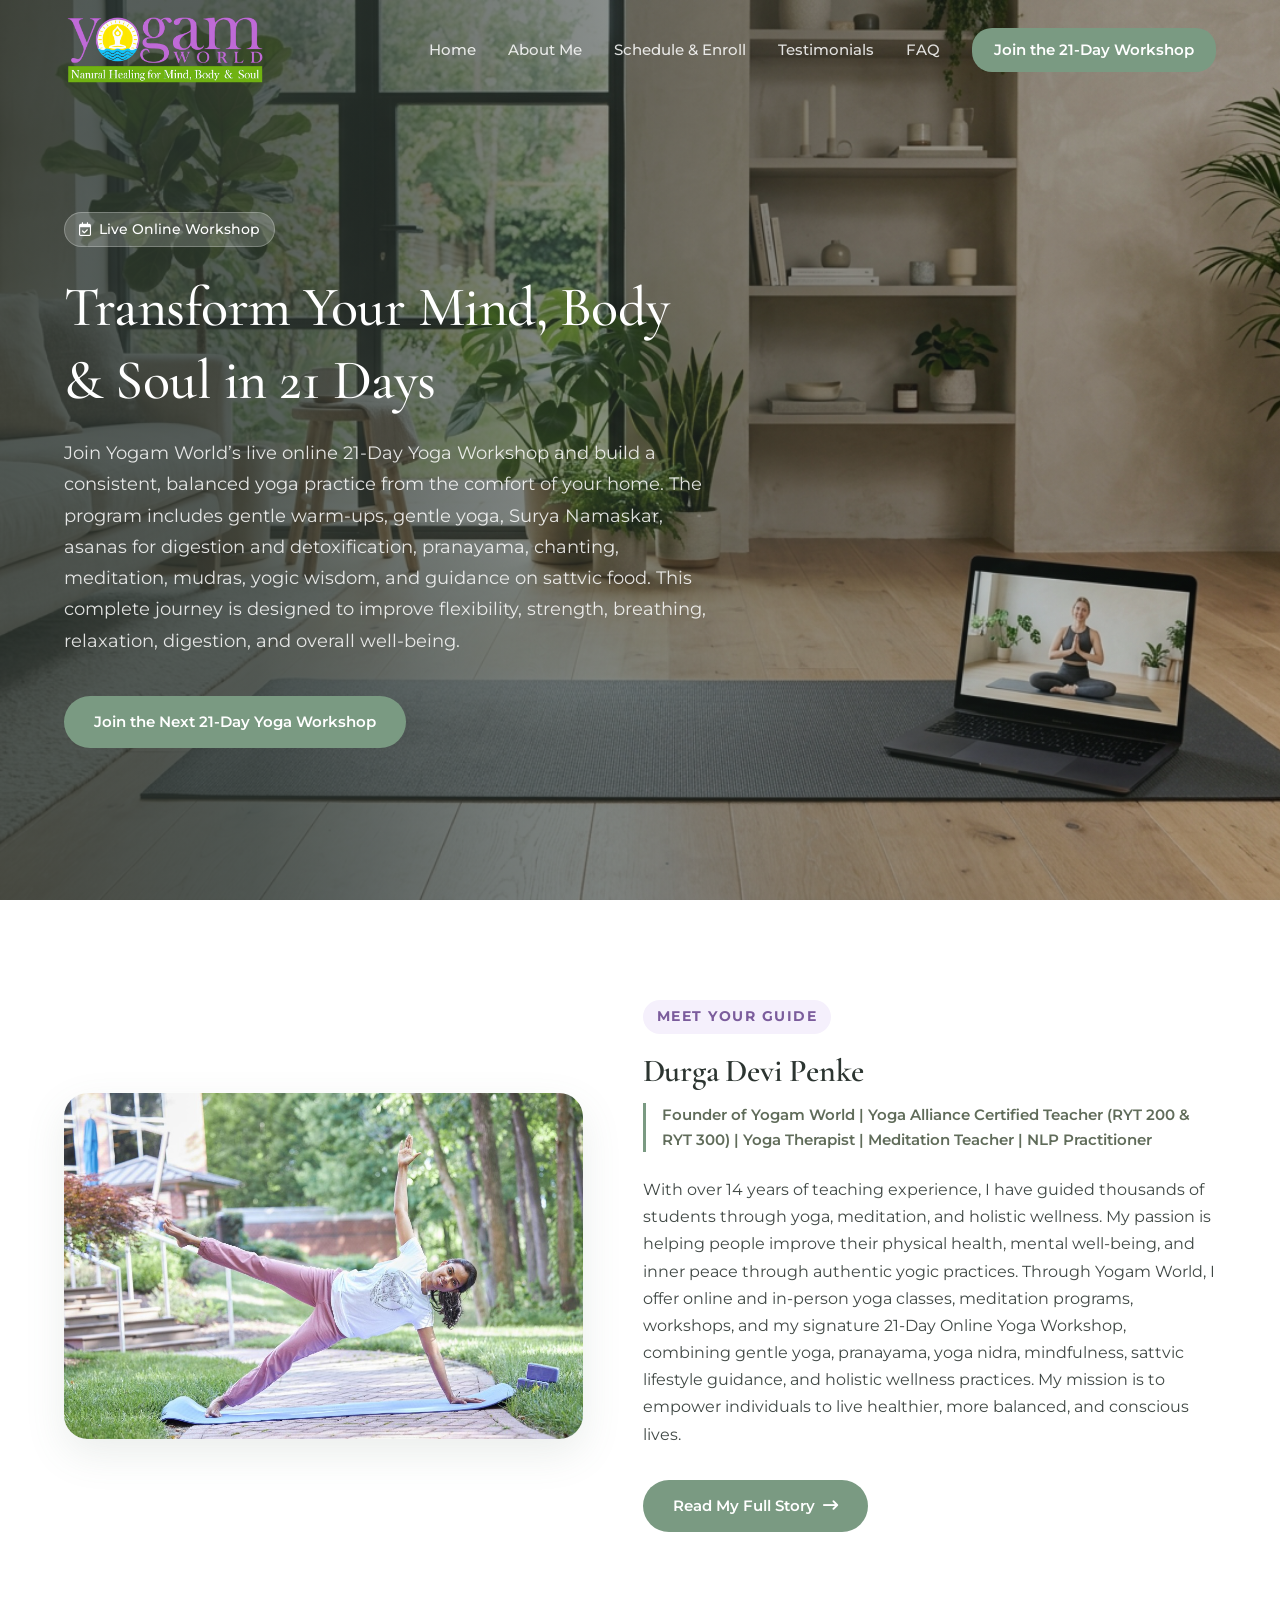
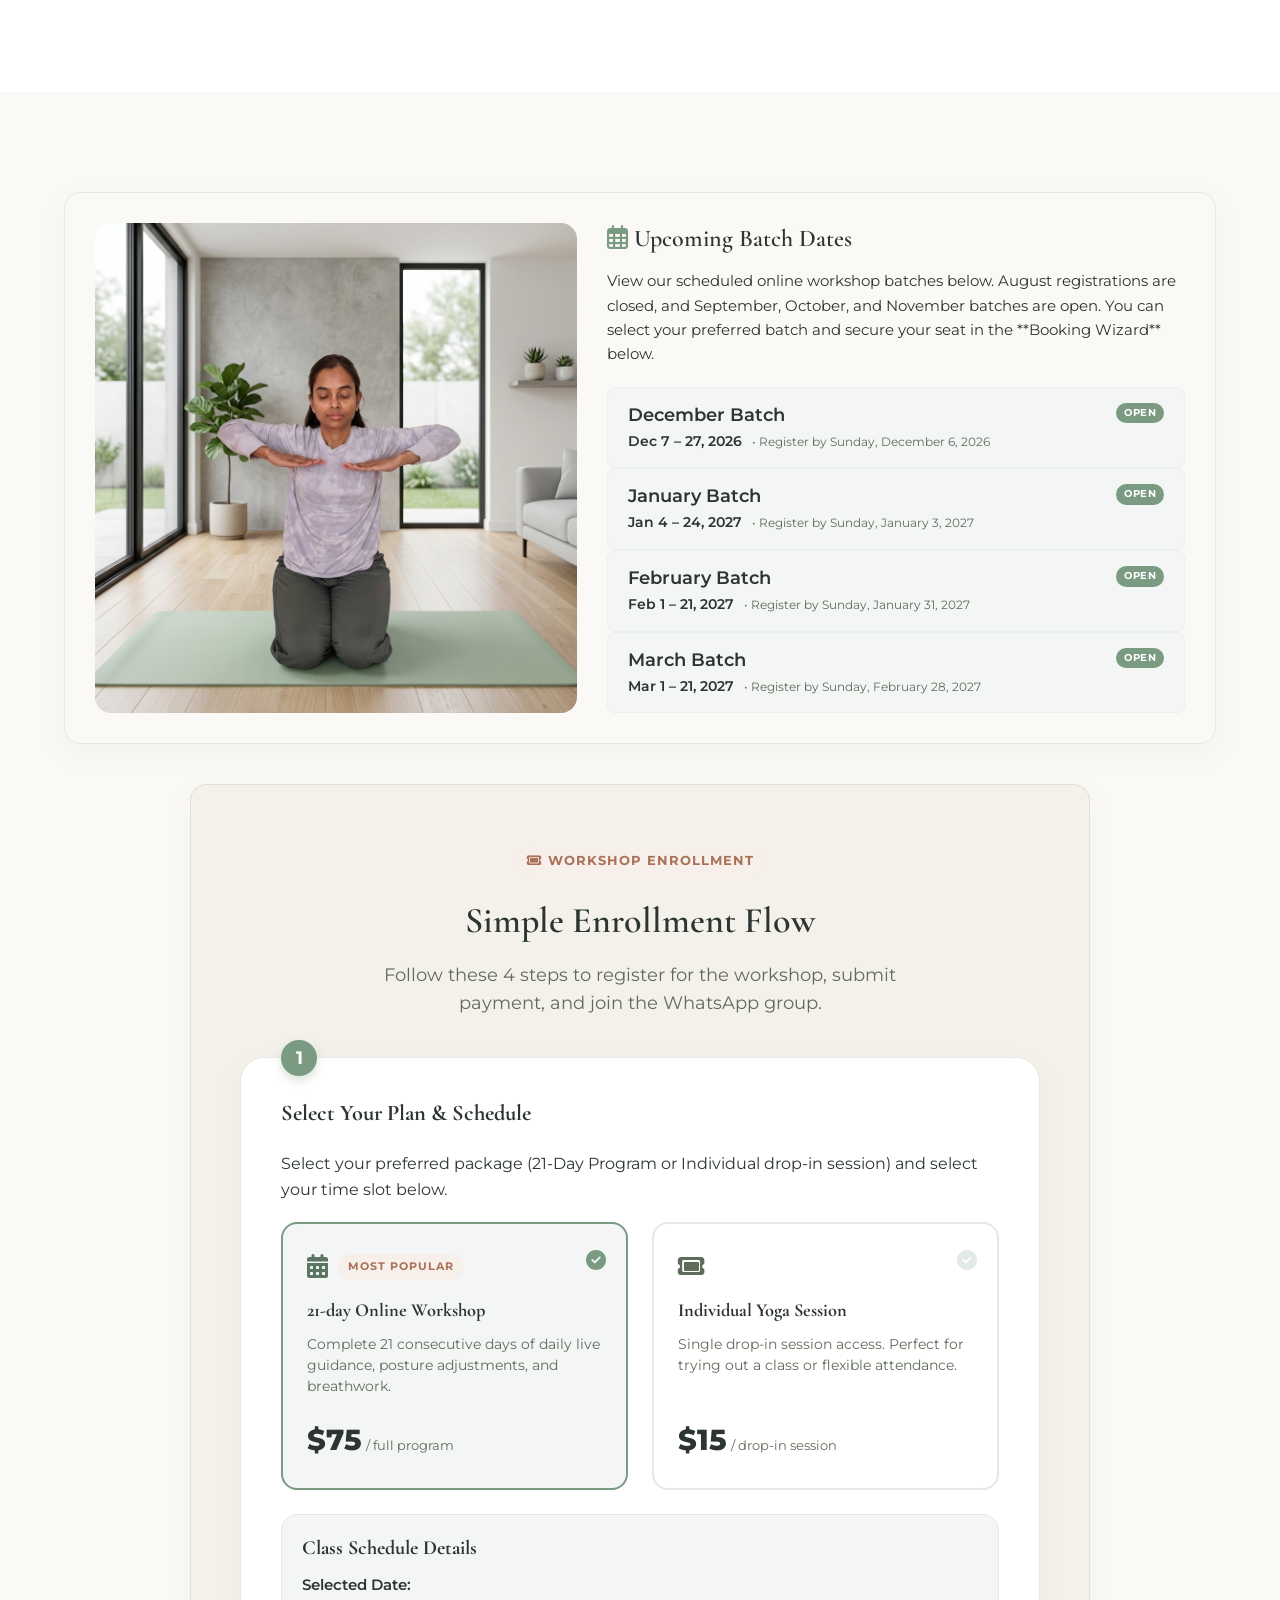
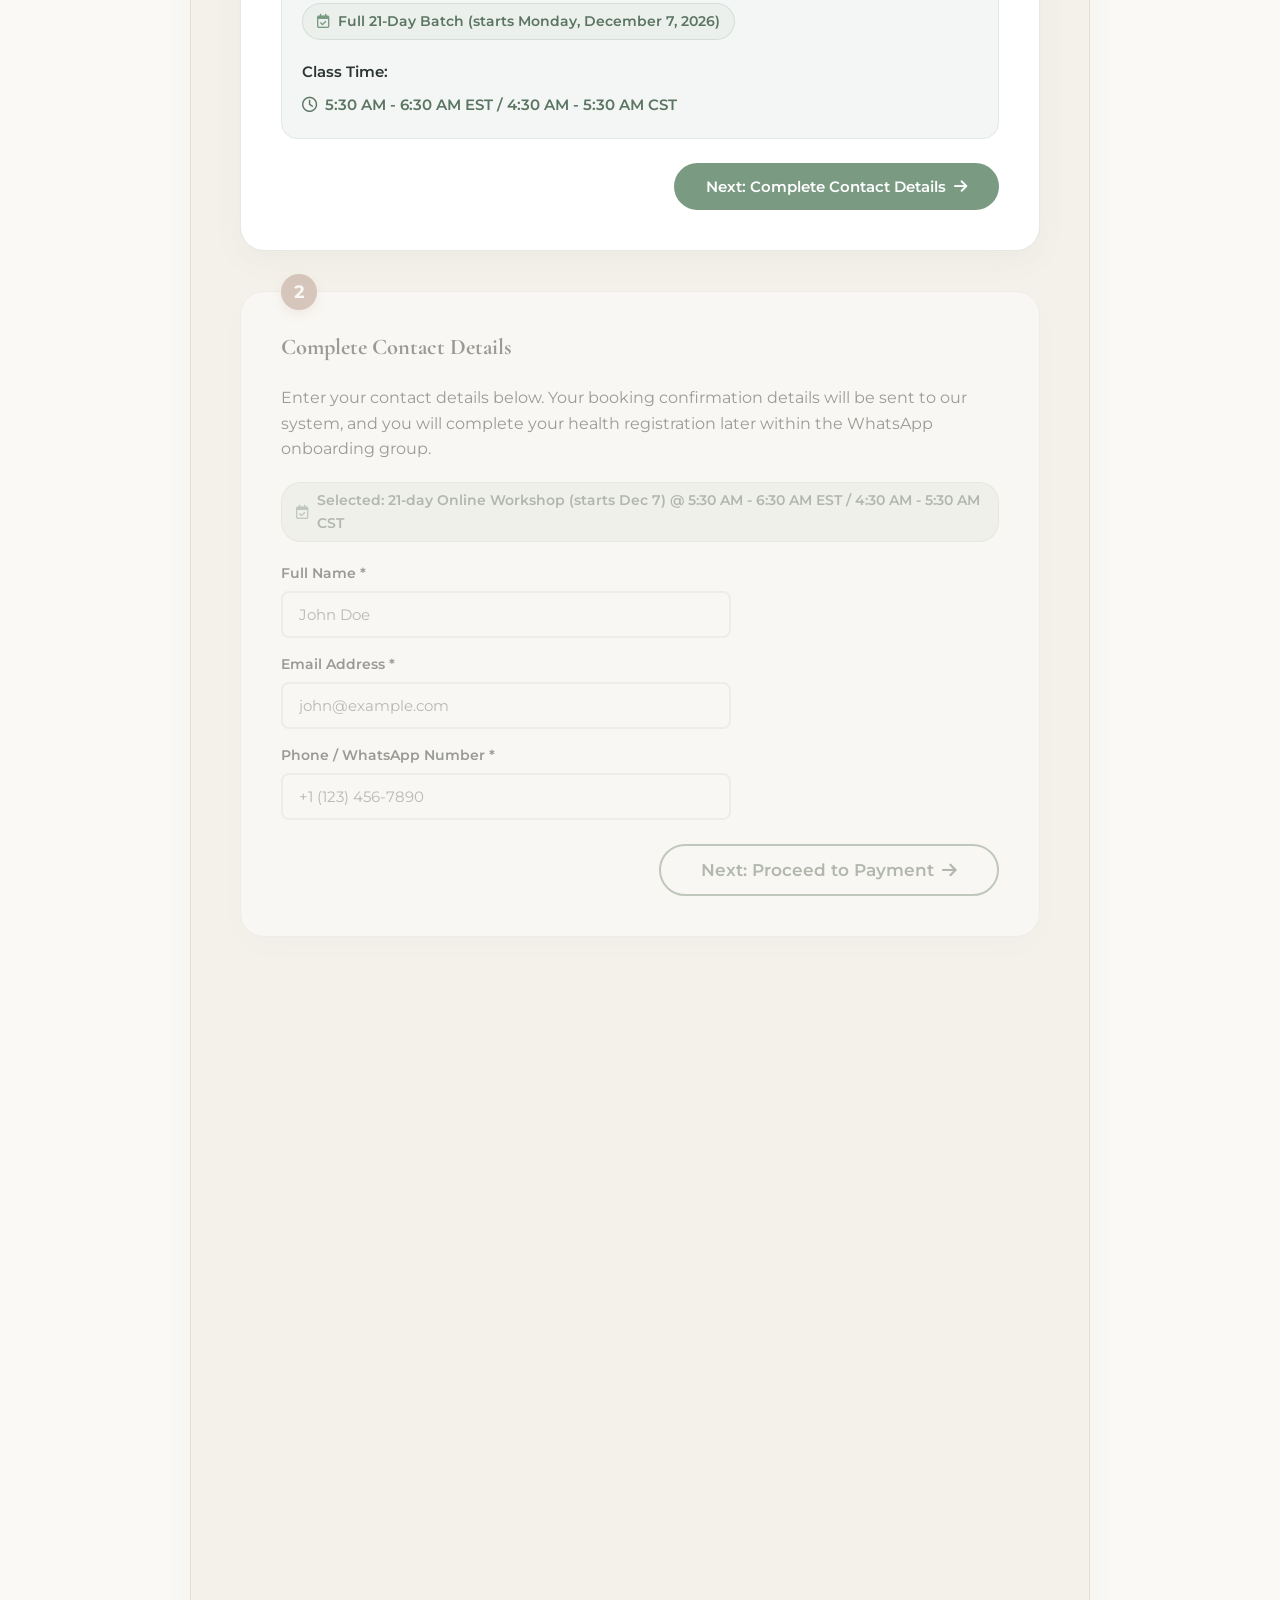
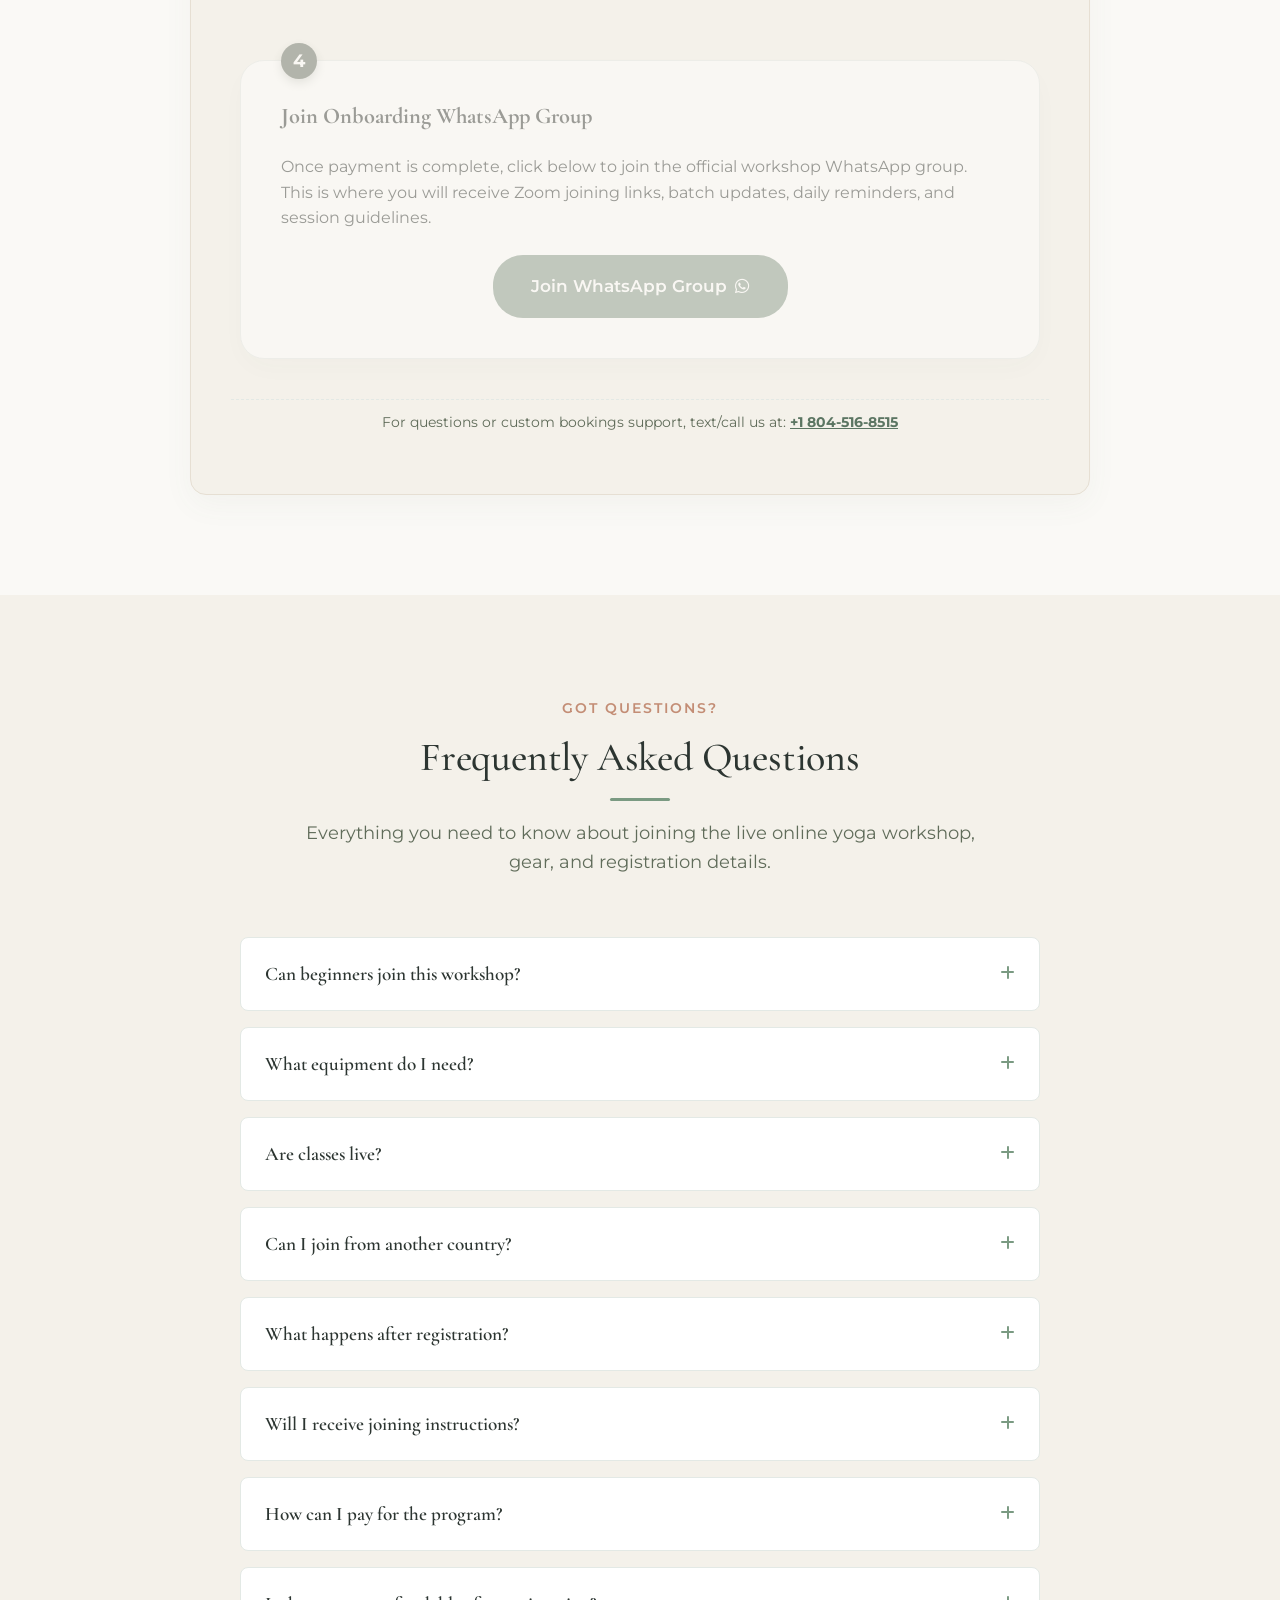
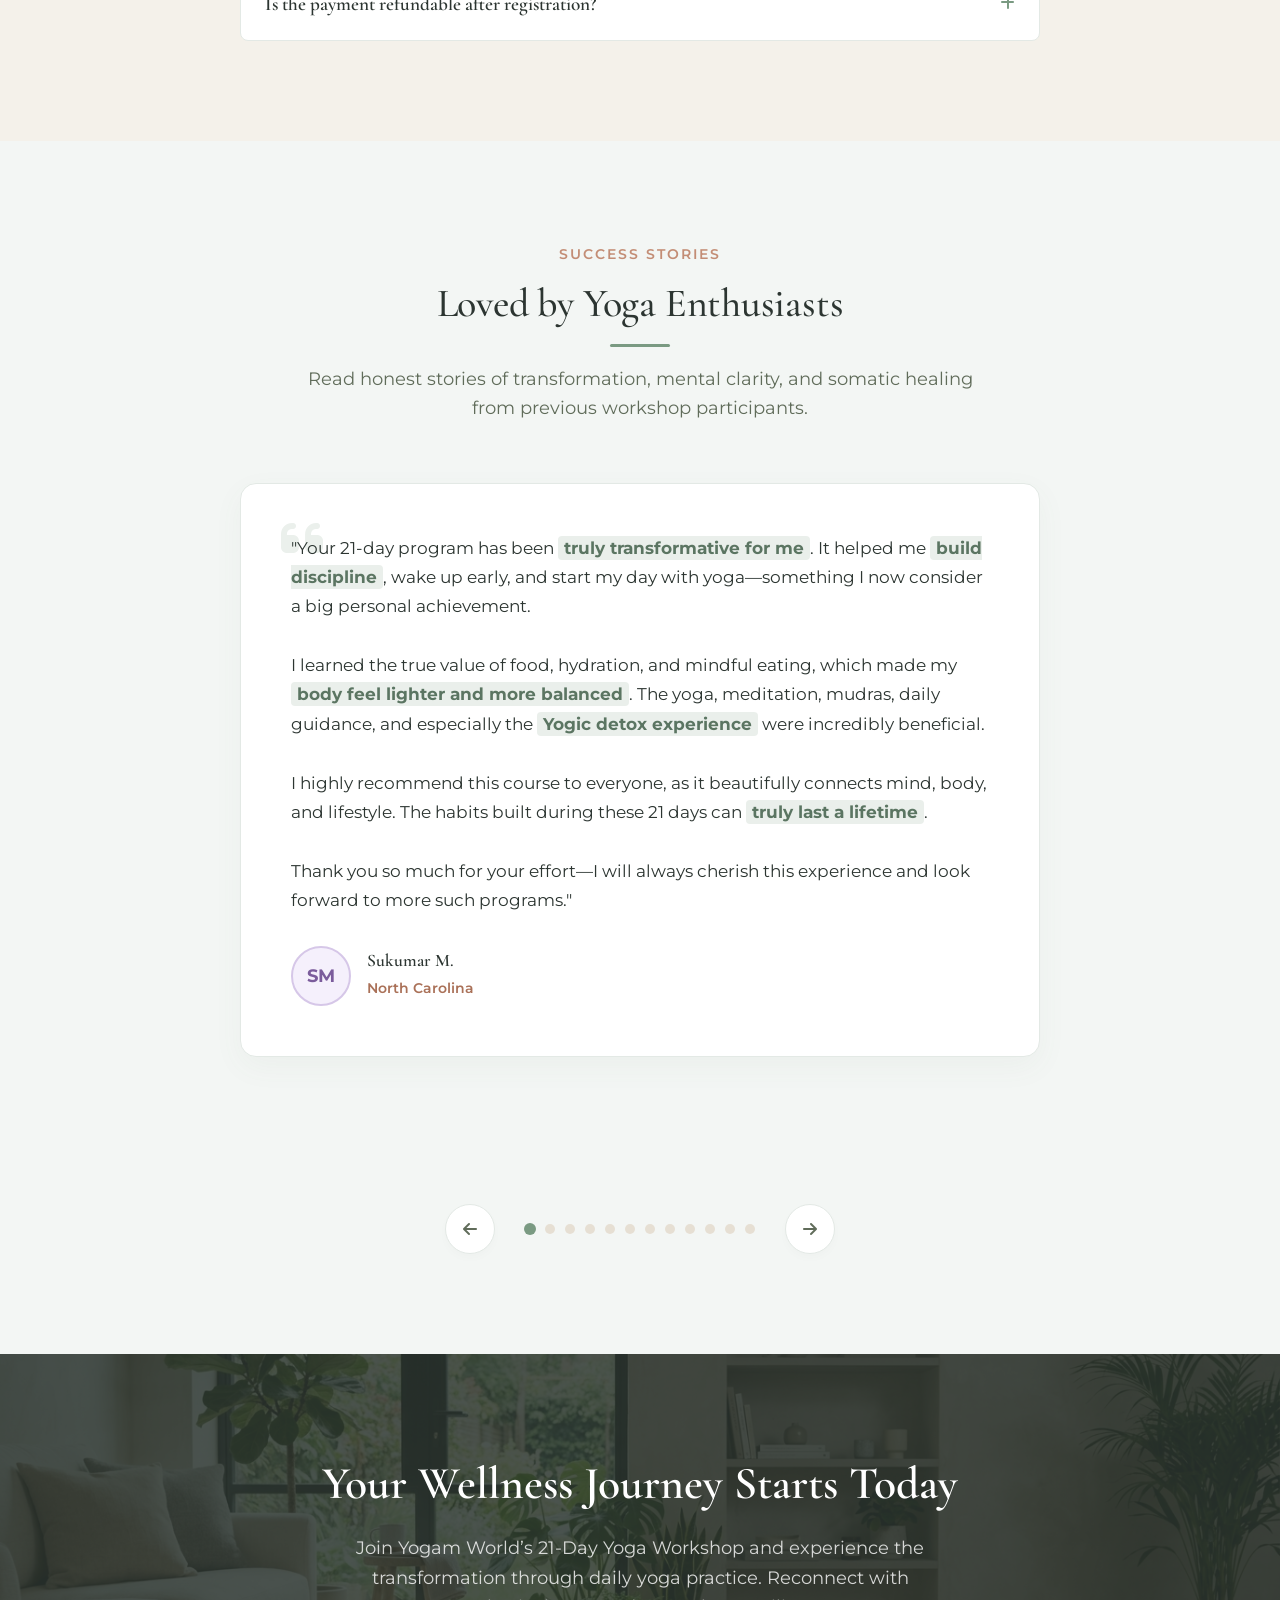
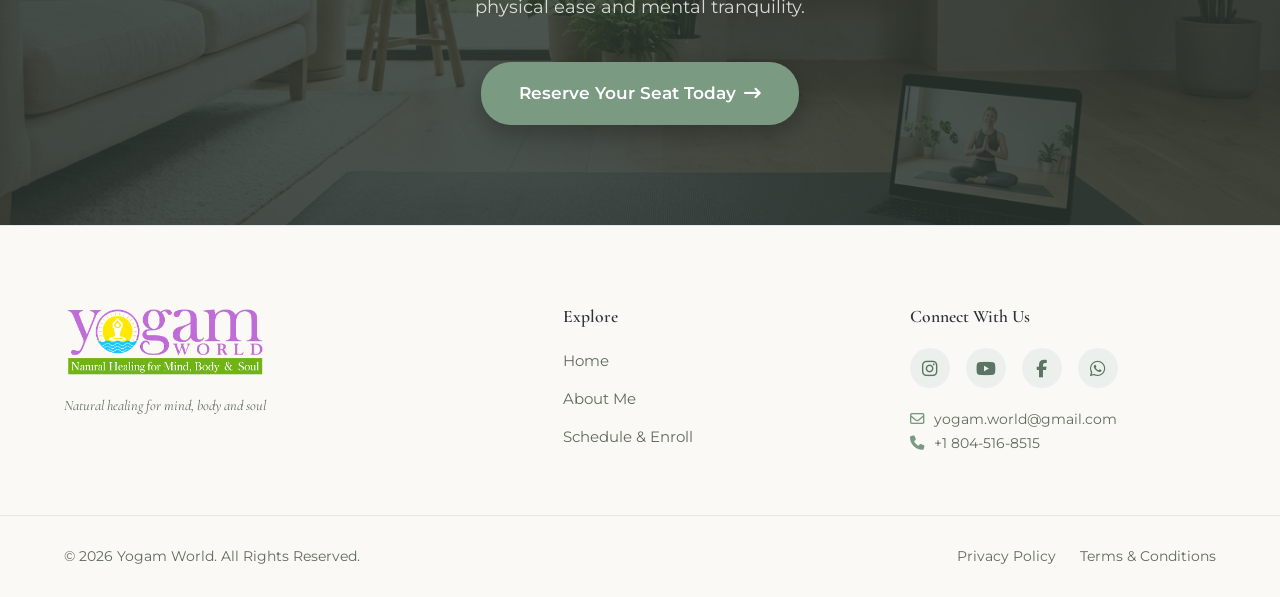
==== index.html @ a12ea687 "Update Stripe success modal message to a warmer welcome text, and increment cache buster to style.cs" ====
<!DOCTYPE html>
<html lang="en">
<head>
    <meta charset="UTF-8">
    <meta name="viewport" content="width=device-width, initial-scale=1.0">
    <title>21-Day Online Yoga Workshop | Yogam World | Natural Healing</title>
    <meta name="description" content="Transform your mind, body, and soul in 21 days. Join Yogam World's live online yoga workshop guided by founder Durga Devi. Build strength, flexibility, and daily healthy habits.">
    <meta name="keywords" content="yoga workshop, online yoga, 21-day yoga, Durga Devi, Yogam World, pranayama, asanas, wellness, natural healing, mindfulness">
    <meta name="author" content="Yogam World">
    
    <!-- Open Graph Tags (for Social Media Sharing) -->
    <meta property="og:title" content="21-Day Online Yoga Workshop | Yogam World">
    <meta property="og:description" content="Build a consistent yoga practice that improves flexibility, strength, breathing, and overall wellness. Live classes guided by Durga Devi.">
    <meta property="og:image" content="https://www.yogam.world/assets/hero-banner-clean.jpg">
    <meta property="og:type" content="website">
    
    <!-- Favicon -->
    <link rel="icon" type="image/png" href="assets/logo.png">
    
    <!-- Vercel Web Analytics & Speed Insights -->
    <script defer src="/_vercel/insights/script.js"></script>
    <script defer src="/_vercel/speed-insights/script.js"></script>
    
    <!-- Google Fonts -->
    <link rel="preconnect" href="https://fonts.googleapis.com">
    <link rel="preconnect" href="https://fonts.gstatic.com" crossorigin>
    <link href="https://fonts.googleapis.com/css2?family=Cormorant+Garamond:ital,wght@0,300..700;1,300..700&family=Montserrat:ital,wght@0,300..900;1,300..900&family=Playfair+Display:ital,wght@0,400..900;1,400..900&family=Plus+Jakarta+Sans:wght@300;400;500;600;700&display=swap" rel="stylesheet">
    
    <!-- Font Awesome Icons -->
    <link rel="stylesheet" href="https://cdnjs.cloudflare.com/ajax/libs/font-awesome/6.4.0/css/all.min.css">
    
    <!-- Core Style -->
    <link rel="stylesheet" href="style.css?v=27.0">
</head>
<body>

    <!-- Sticky Navigation Bar -->
    <header class="site-header" id="site-header">
        <div class="container header-container">
            <a href="#" class="logo logo-img-wrapper" id="header-logo">
                <img src="assets/logo.png" alt="Yogam World Logo" class="brand-logo-img">
            </a>
            
            <nav class="nav-menu" id="nav-menu">
                <ul class="nav-list">
                    <li><a href="#" class="nav-link active">Home</a></li>
                    <li><a href="#about" class="nav-link">About Me</a></li>
                    <li><a href="#register" class="nav-link">Schedule & Enroll</a></li>
                    <li><a href="#testimonials" class="nav-link">Testimonials</a></li>
                    <li><a href="#faq" class="nav-link">FAQ</a></li>
                    <li><a href="#register" class="btn btn-nav-cta cta-register-trigger">Join the 21-Day Workshop</a></li>
                </ul>
            </nav>
            
            <button class="mobile-toggle" id="mobile-toggle" aria-label="Toggle navigation menu">
                <span class="bar"></span>
                <span class="bar"></span>
                <span class="bar"></span>
            </button>
        </div>
    </header>

    <main>
        
        <!-- Hero Section -->
        <section class="hero-section" id="hero">
            <div class="hero-overlay"></div>
            <div class="container hero-container">
                <div class="hero-content fade-in">
                    <span class="hero-badge"><i class="fa-regular fa-calendar-check"></i> Live Online Workshop</span>
                    <h1 class="hero-title">Transform Your Mind, Body & Soul in 21 Days</h1>
                    <p class="hero-subtitle">Join Yogam World’s live online 21-Day Yoga Workshop and build a consistent, balanced yoga practice from the comfort of your home. The program includes gentle warm-ups, gentle yoga, Surya Namaskar, asanas for digestion and detoxification, pranayama, chanting, meditation, mudras, yogic wisdom, and guidance on sattvic food. This complete journey is designed to improve flexibility, strength, breathing, relaxation, digestion, and overall well-being.</p>
                    <div class="hero-actions">
                        <a href="#register" class="btn btn-primary cta-register-trigger">Join the Next 21-Day Yoga Workshop</a>
                    </div>
                </div>
            </div>
        </section>

        <!-- About the Founder Section -->
        <section class="about-section section-padding" id="about">
            <div class="container">
                <div class="about-grid">
                    <!-- Left Column: Founder Photo -->
                    <div class="about-visual scroll-animate">
                        <div class="about-image-wrapper">
                            <img src="assets/durga-devi-yoga.jpg" alt="Durga Devi Penke - Founder of Yogam World" class="founder-main-img rounded-card shadow-soft">
                        </div>
                    </div>
                    
                    <!-- Right Column: Founder Bio and Qualifications -->
                    <div class="about-content scroll-animate">
                        <span class="about-role-badge">Meet Your Guide</span>
                        <h2 class="about-title">Durga Devi Penke</h2>
                        <p class="about-subtitle">Founder of Yogam World | Yoga Alliance Certified Teacher (RYT 200 & RYT 300) | Yoga Therapist | Meditation Teacher | NLP Practitioner</p>
                        
                        <div class="about-text">
                            <p>With over 14 years of teaching experience, I have guided thousands of students through yoga, meditation, and holistic wellness. My passion is helping people improve their physical health, mental well-being, and inner peace through authentic yogic practices. Through Yogam World, I offer online and in-person yoga classes, meditation programs, workshops, and my signature 21-Day Online Yoga Workshop, combining gentle yoga, pranayama, yoga nidra, mindfulness, sattvic lifestyle guidance, and holistic wellness practices. My mission is to empower individuals to live healthier, more balanced, and conscious lives.</p>
                        </div>
                        
                        <a href="about.html" class="btn btn-primary" style="margin-top: 8px;">Read My Full Story <i class="fa-solid fa-arrow-right-long"></i></a>
                    </div>
                </div>
            </div>
        </section>




        <!-- Registration Section -->
        <section class="registration-section section-padding" id="register">
            <div class="container">
                <!-- Upcoming Batches List -->
                <div class="upcoming-batches-container rounded-card shadow-soft scroll-animate" style="margin-bottom: 40px; background-color: var(--color-white); border: 1px solid var(--color-border); padding: 30px; overflow: hidden;">
                    <div class="upcoming-batches-layout">
                        <div class="upcoming-batches-img-wrapper">
                            <img src="assets/batches-yoga-banner.jpg" alt="Yoga Practice at Sunrise" class="upcoming-batches-img">
                        </div>
                        <div class="upcoming-batches-content">
                            <h3 class="upcoming-batches-title" style="font-family: var(--font-heading); font-size: 1.5rem; color: var(--color-text-dark); margin: 0;"><i class="fa-regular fa-calendar-days" style="color: var(--color-sage);"></i> Upcoming Batch Dates</h3>
                            <p style="font-size: 0.95rem; line-height: 1.6; color: var(--color-text-dark); margin: 0 0 5px 0;">
                                View our scheduled online workshop batches below. August registrations are closed, and September, October, and November batches are open. You can select your preferred batch and secure your seat in the **Booking Wizard** below.
                            </p>
                            <div class="batches-grid-vertical" id="upcoming-batches-grid">
                                <!-- Dynamically generated upcoming batches -->
                            </div>
                        </div>
                    </div>
                </div>

                <div class="registration-wrapper rounded-card shadow-soft scroll-animate">
                    <div class="registration-header text-center">
                        <span class="badge-accent"><i class="fa-solid fa-ticket"></i> Workshop Enrollment</span>
                        <h2 class="reg-title">Simple Enrollment Flow</h2>
                        <p class="reg-desc" style="margin-bottom: 40px;">Follow these 4 steps to register for the workshop, submit payment, and join the WhatsApp group.</p>
                    </div>
                    
                    <div class="checkout-widget">
                        <!-- Step 1: Choose Plan & Schedule -->
                        <div class="checkout-step" id="checkout-step-1">
                            <div class="step-num">1</div>
                            <h3 class="step-title">Select Your Plan & Schedule</h3>
                            <div class="step-instruction-box" style="margin-bottom: 20px;">
                                <p style="font-size: 1rem; color: var(--color-text-dark); line-height: 1.6; margin: 0;">
                                    Select your preferred package (21-Day Program or Individual drop-in session) and select your time slot below.
                                </p>
                            </div>
                            
                            <div class="selection-grid select-program-grid" style="margin-bottom: 24px;">
                                <!-- Option 1: 21 Days -->
                                <div class="select-box active" data-product="program" data-price="75">
                                    <div class="select-box-header">
                                        <span class="select-icon"><i class="fa-solid fa-calendar-days"></i></span>
                                        <span class="select-badge">Most Popular</span>
                                    </div>
                                    <h4 class="select-box-title">21-day Online Workshop</h4>
                                    <p class="select-box-desc">Complete 21 consecutive days of daily live guidance, posture adjustments, and breathwork.</p>
                                    <div class="select-box-price">
                                        <span class="price-val">$75</span>
                                        <span class="price-lbl">/ full program</span>
                                    </div>
                                    <span class="select-indicator"><i class="fa-solid fa-circle-check"></i></span>
                                </div>
                                
                                <!-- Option 2: Single Session -->
                                <div class="select-box" data-product="session" data-price="15">
                                    <div class="select-box-header">
                                        <span class="select-icon"><i class="fa-solid fa-ticket"></i></span>
                                    </div>
                                    <h4 class="select-box-title">Individual Yoga Session</h4>
                                    <p class="select-box-desc">Single drop-in session access. Perfect for trying out a class or flexible attendance.</p>
                                    <div class="select-box-price">
                                        <span class="price-val">$15</span>
                                        <span class="price-lbl">/ drop-in session</span>
                                    </div>
                                    <span class="select-indicator"><i class="fa-solid fa-circle-check"></i></span>
                                </div>
                            </div>

                            <!-- Embedded Calendar & Timing Selector (Dynamically shown/hidden) -->
                            <div class="checkout-details-group" id="checkout-details-group" style="margin-bottom: 24px;">
                                <h4 class="checkout-details-title">Class Schedule Details</h4>
                                <div style="display: flex; flex-direction: column; gap: 20px;">
                                    <!-- Dynamic Calendar container, only visible when Individual Session is selected -->
                                    <div id="checkout-calendar-container" style="display: none;">
                                        <span style="font-size: 0.95rem; font-weight: 600; color: var(--color-text-dark); display: block; margin-bottom: 12px;"><i class="fa-regular fa-calendar" style="color: var(--color-sage); margin-right: 6px;"></i> Click a Date on the Calendar:</span>
                                        
                                        <!-- Embedded Calendar Grid -->
                                        <div class="calendar-layout rounded-card shadow-soft" style="border: 1px solid var(--color-border); padding: 20px; background-color: var(--color-white); max-width: 450px; margin: 0 auto 15px auto;">
                                            <div class="calendar-wrapper" style="width: 100%;">
                                                <div class="calendar-header" style="margin-bottom: 15px;">
                                                    <button type="button" id="prev-month" class="cal-btn" style="border: none; background: none; cursor: pointer; color: var(--color-text-dark); font-size: 1rem;"><i class="fa-solid fa-chevron-left"></i></button>
                                                    <h3 id="calendar-month-year" style="font-size: 1.15rem; font-weight: 700; margin: 0;">July 2026</h3>
                                                    <button type="button" id="next-month" class="cal-btn" style="border: none; background: none; cursor: pointer; color: var(--color-text-dark); font-size: 1rem;"><i class="fa-solid fa-chevron-right"></i></button>
                                                </div>
                                                <div class="calendar-weekdays" style="display: grid; grid-template-columns: repeat(7, 1fr); text-align: center; font-size: 0.75rem; font-weight: 700; color: var(--color-text-muted); margin-bottom: 10px;">
                                                    <div>Su</div>
                                                    <div>Mo</div>
                                                    <div>Tu</div>
                                                    <div>We</div>
                                                    <div>Th</div>
                                                    <div>Fr</div>
                                                    <div>Sa</div>
                                                </div>
                                                <div class="calendar-days" id="calendar-days-grid" style="display: grid; grid-template-columns: repeat(7, 1fr); gap: 5px; text-align: center;">
                                                    <!-- Dynamically generated calendar days -->
                                                </div>
                                                <div class="calendar-legend" style="display: flex; justify-content: center; gap: 15px; margin-top: 15px; font-size: 0.75rem; color: var(--color-text-muted); flex-wrap: wrap;">
                                                    <span class="legend-item"><span class="dot-legend dot-start" style="display: inline-block; width: 8px; height: 8px; border-radius: 50%; background-color: var(--color-lavender-accent); border: 1px solid var(--color-lavender);"></span> Start</span>
                                                    <span class="legend-item"><span class="dot-legend dot-active" style="display: inline-block; width: 8px; height: 8px; border-radius: 50%; background-color: var(--color-sage-light);"></span> Active</span>
                                                    <span class="legend-item"><span class="dot-legend dot-today" style="display: inline-block; width: 8px; height: 8px; border-radius: 50%; border: 1px solid var(--color-earth-dark);"></span> Today</span>
                                                </div>
                                            </div>
                                        </div>
                                    </div>

                                    <div id="checkout-selected-date-container">
                                        <span style="font-size: 0.95rem; font-weight: 600; color: var(--color-text-dark); display: block; margin-bottom: 6px;">Selected Date:</span>
                                        <div class="selected-date-badge" id="checkout-selected-date-badge">
                                            <i class="fa-regular fa-calendar-check"></i>
                                            <span id="checkout-selected-date-text">Please click a day on the calendar above</span>
                                        </div>
                                    </div>

                                    <div id="checkout-timing-container">
                                        <span style="font-size: 0.95rem; font-weight: 600; color: var(--color-text-dark); display: block; margin-bottom: 6px;">Class Time:</span>
                                        <div class="timing-select-wrapper" id="checkout-timing-select-wrapper">
                                            <!-- Dynamically generated select dropdown or static text will go here -->
                                        </div>
                                    </div>
                                </div>
                            </div>
                            
                            <div class="checkout-cta-wrap" style="text-align: right;">
                                <button type="button" class="btn btn-primary" id="wizard-next-1" style="padding: 12px 30px;">
                                    Next: Complete Registration <i class="fa-solid fa-arrow-right"></i>
                                </button>
                            </div>
                        </div>

                        <!-- Step 2: Complete Registration Form -->
                        <!-- Step 2: Complete Contact Details -->
                        <div class="checkout-step disabled-step" id="checkout-step-2">
                            <div class="step-num">2</div>
                            <h3 class="step-title">Complete Contact Details</h3>
                            <div class="step-instruction-box" style="margin-bottom: 20px;">
                                <p style="font-size: 1rem; color: var(--color-text-dark); line-height: 1.6; margin: 0;">
                                    Enter your contact details below. Your booking confirmation details will be sent to our system, and you will complete your health registration later within the WhatsApp onboarding group.
                                </p>
                            </div>
                            
                            <!-- Selected Summary Badge -->
                            <div class="selected-summary-wrap" style="margin-bottom: 20px;">
                                <div class="selected-date-badge" id="wizard-selected-summary">
                                    <i class="fa-regular fa-calendar-check"></i>
                                    <span id="wizard-selected-summary-text" style="font-weight: 600;">Selected: 21-day Online Workshop</span>
                                </div>
                            </div>
                            
                            <!-- Contact details inputs -->
                            <div style="display: flex; flex-direction: column; gap: 15px; margin-bottom: 24px; max-width: 450px;">
                                <div>
                                    <label for="wizard-fullname" style="font-size: 0.9rem; font-weight: 600; color: var(--color-text-dark); display: block; margin-bottom: 6px;">Full Name *</label>
                                    <input type="text" id="wizard-fullname" placeholder="John Doe" style="width: 100%; padding: 12px 16px; border: 2px solid var(--color-border); border-radius: var(--border-radius-sm); font-family: var(--font-body); font-size: 0.95rem;" required>
                                </div>
                                <div>
                                    <label for="wizard-email" style="font-size: 0.9rem; font-weight: 600; color: var(--color-text-dark); display: block; margin-bottom: 6px;">Email Address *</label>
                                    <input type="email" id="wizard-email" placeholder="john@example.com" style="width: 100%; padding: 12px 16px; border: 2px solid var(--color-border); border-radius: var(--border-radius-sm); font-family: var(--font-body); font-size: 0.95rem;" required>
                                </div>
                                <div>
                                    <label for="wizard-phone" style="font-size: 0.9rem; font-weight: 600; color: var(--color-text-dark); display: block; margin-bottom: 6px;">Phone / WhatsApp Number *</label>
                                    <input type="tel" id="wizard-phone" placeholder="+1 (123) 456-7890" style="width: 100%; padding: 12px 16px; border: 2px solid var(--color-border); border-radius: var(--border-radius-sm); font-family: var(--font-body); font-size: 0.95rem;" required>
                                </div>
                            </div>
                            
                            <div class="checkout-cta-wrap" style="display: flex; justify-content: flex-end; align-items: center; gap: 20px;">
                                <button type="button" class="btn btn-secondary btn-large" id="wizard-next-2" style="padding: 14px 40px;" disabled>
                                    Next: Proceed to Payment <i class="fa-solid fa-arrow-right"></i>
                                </button>
                            </div>
                        </div>

                        <!-- Step 3: Secure Payment -->
                        <div class="checkout-step disabled-step" id="checkout-step-3">
                            <div class="step-num">3</div>
                            <h3 class="step-title">Secure Payment</h3>
                            <div class="step-instruction-box" style="margin-bottom: 20px;">
                                <p style="font-size: 1rem; color: var(--color-text-dark); line-height: 1.6; margin: 0;">
                                    Choose your preferred payment method below to complete booking.
                                </p>
                            </div>
                            
                            <div class="selection-grid select-payment-grid" style="margin-bottom: 24px;">
                                <!-- Option 1: Credit Card -->
                                <div class="select-box active" data-method="card">
                                    <div class="select-box-header">
                                        <span class="select-icon"><i class="fa-solid fa-credit-card"></i></span>
                                    </div>
                                    <h4 class="select-box-title">Credit / Debit Card</h4>
                                    <p class="select-box-desc">Pay instantly and securely with your card via Stripe secure payment.</p>
                                    <span class="select-indicator"><i class="fa-solid fa-circle-check"></i></span>
                                </div>
                                
                                <!-- Option 2: Zelle -->
                                <div class="select-box" data-method="zelle">
                                    <div class="select-box-header">
                                        <span class="select-icon"><i class="fa-solid fa-mobile-screen-button"></i></span>
                                    </div>
                                    <h4 class="select-box-title">Zelle Transfer</h4>
                                    <p class="select-box-desc">Send payment directly through Zelle to our official email address.</p>
                                    <span class="select-indicator"><i class="fa-solid fa-circle-check"></i></span>
                                </div>
                            </div>
                            
                            <!-- Credit Card Checkout View -->
                            <div class="checkout-view active" id="view-card" style="border-top: 1px solid var(--color-border); padding-top: 20px;">
                                <div class="summary-box">
                                    <h4>Order Summary</h4>
                                    <div class="summary-row">
                                        <span id="card-summary-name">21-day Online Workshop</span>
                                        <strong id="card-summary-price">$75</strong>
                                    </div>
                                </div>
                                <div class="checkout-cta-wrap" style="display: flex; justify-content: space-between; align-items: center; flex-wrap: wrap; gap: 20px;">
                                    <a href="#" class="btn btn-primary btn-large btn-stripe-link" id="checkout-card-btn">
                                        Pay Securely via Card <i class="fa-solid fa-credit-card"></i>
                                    </a>
                                    <button type="button" class="btn btn-secondary" id="wizard-next-3" style="padding: 12px 30px;">
                                        Next: Onboarding <i class="fa-solid fa-arrow-right"></i>
                                    </button>
                                </div>
                            </div>
                            
                            <!-- Zelle Checkout View -->
                            <div class="checkout-view" id="view-zelle" style="border-top: 1px solid var(--color-border); padding-top: 20px;">
                                <div class="summary-box">
                                    <h4>Zelle Payment Details</h4>
                                    <div class="zelle-details">
                                        <p class="zelle-instruction-text" style="margin: 0 0 12px 0;">Please send exactly <strong class="zelle-price-amount" id="zelle-summary-price">$75</strong> through Zelle to:</p>
                                        <div class="zelle-layout-grid">
                                            <!-- Column 1: Details and Copy Buttons -->
                                            <div class="zelle-email-box" style="display: flex; flex-direction: column; gap: 16px; padding: 16px;">
                                                <!-- Row 1: Email -->
                                                <div style="position: relative; padding-right: 55px; border-bottom: 1px solid rgba(123, 92, 156, 0.12); padding-bottom: 12px;">
                                                    <span class="zelle-label" style="display: block; margin-bottom: 4px;">Zelle Registered Email</span>
                                                    <strong class="zelle-email user-selectable" id="zelle-email-val">yogam.world@gmail.com</strong>
                                                    <button type="button" class="btn-copy-zelle" onclick="copyZelleText('zelle-email-val', this)" style="width: 36px; height: 36px; font-size: 1rem; right: 0; border-width: 1px;">
                                                        <i class="fa-solid fa-copy"></i>
                                                    </button>
                                                </div>
                                                
                                                <!-- Row 2: Memo -->
                                                <div style="position: relative; padding-right: 55px;">
                                                    <span class="zelle-label" style="display: block; margin-bottom: 4px;">Include Zelle Memo/Note:</span>
                                                    <strong class="zelle-email user-selectable" id="zelle-memo-text" style="color: var(--color-lavender); font-weight: 700;">21-day Online Workshop</strong>
                                                    <button type="button" class="btn-copy-zelle" onclick="copyZelleText('zelle-memo-text', this)" style="width: 36px; height: 36px; font-size: 1rem; right: 0; border-width: 1px;">
                                                        <i class="fa-solid fa-copy"></i>
                                                    </button>
                                                </div>
                                            </div>
                                            
                                            <!-- Column 2: QR Code Scan Box -->
                                            <div class="zelle-qr-box" style="display: flex; flex-direction: column; align-items: center; justify-content: center; border: 1px solid var(--color-border); border-radius: var(--border-radius-sm); padding: 15px; background-color: var(--color-white); text-align: center;">
                                                <img src="assets/zelle-qr.jpg" alt="Zelle QR Code" style="width: 130px; height: 130px; object-fit: contain; margin-bottom: 8px;">
                                                <span style="font-size: 0.75rem; font-weight: 600; color: var(--color-text-muted); line-height: 1.3;">On a computer? Scan with bank app to pay.</span>
                                            </div>
                                        </div>
                                    </div>
                                </div>
                                <div style="text-align: right; margin-top: 15px;">
                                    <button type="button" class="btn btn-secondary" id="wizard-next-3-zelle" style="padding: 12px 30px;">
                                        Next: Onboarding <i class="fa-solid fa-arrow-right"></i>
                                    </button>
                                </div>
                            </div>
                        </div>

                        <!-- Step 4: Join Onboarding WhatsApp Group -->
                        <div class="checkout-step disabled-step" id="checkout-step-4">
                            <div class="step-num">4</div>
                            <h3 class="step-title">Join Onboarding WhatsApp Group</h3>
                            <div class="step-instruction-box" style="margin-bottom: 24px;">
                                <p style="font-size: 1rem; color: var(--color-text-dark); line-height: 1.6; margin: 0;">
                                    Once payment is complete, click below to join the official workshop WhatsApp group. This is where you will receive Zoom joining links, batch updates, daily reminders, and session guidelines.
                                </p>
                            </div>
                            <div class="checkout-cta-wrap">
                                <a href="https://chat.whatsapp.com/Efxpkub1eLLBC4aKQnhTdJ?mode=gi_t" target="_blank" class="btn btn-primary btn-large btn-whatsapp-group-link" id="social-whatsapp-join">
                                    Join WhatsApp Group <i class="fa-brands fa-whatsapp"></i>
                                </a>
                            </div>
                        </div>
                    </div>
                    
                    <div class="payment-support" style="margin-top: 40px;">
                        <p>For questions or custom bookings support, text/call us at: <a href="tel:+18045168515" class="config-text-phone">+1 804-516-8515</a></p>
                    </div>
                </div>
            </div>
        </section>

        <!-- FAQ Section -->
        <section class="faq-section section-padding" id="faq">
            <div class="container">
                <div class="section-header text-center scroll-animate">
                    <span class="section-subtitle">Got Questions?</span>
                    <h2 class="section-title">Frequently Asked Questions</h2>
                    <p class="section-description">Everything you need to know about joining the live online yoga workshop, gear, and registration details.</p>
                </div>
                
                <div class="faq-accordion-wrapper scroll-animate">
                    <!-- FAQ 1 -->
                    <div class="accordion-item">
                        <button class="accordion-header">
                            <span>Can beginners join this workshop?</span>
                            <span class="icon-toggle"><i class="fa-solid fa-plus"></i></span>
                        </button>
                        <div class="accordion-content">
                            <p>Absolutely. The curriculum is specifically structured to start with gentle joints opening (Sukshma Vyayama) and progress gradually. Durga Devi provides detailed modifications for all postures, ensuring safety and comfort for complete beginners, while keeping regular practitioners engaged.</p>
                        </div>
                    </div>
                    
                    <!-- FAQ 2 -->
                    <div class="accordion-item">
                        <button class="accordion-header">
                            <span>What equipment do I need?</span>
                            <span class="icon-toggle"><i class="fa-solid fa-plus"></i></span>
                        </button>
                        <div class="accordion-content">
                            <p>You only need a non-slip yoga mat, comfortable clothing that allows easy movement, and a stable internet connection. A yoga block and a small cushion can be helpful for support, but they are not mandatory. Ensure you practice in a well-ventilated, quiet space.</p>
                        </div>
                    </div>
                    
                    <!-- FAQ 3 -->
                    <div class="accordion-item">
                        <button class="accordion-header">
                            <span>Are classes live?</span>
                            <span class="icon-toggle"><i class="fa-solid fa-plus"></i></span>
                        </button>
                        <div class="accordion-content">
                            <p>Yes, all classes are conducted live online via video conferencing. This allows founder Durga Devi to audit your posture, offer real-time alignments, and answer questions directly during the workshop.</p>
                        </div>
                    </div>
                    
                    <div class="accordion-item">
                        <button class="accordion-header">
                            <span>Can I join from another country?</span>
                            <span class="icon-toggle"><i class="fa-solid fa-plus"></i></span>
                        </button>
                        <div class="accordion-content">
                            <p><strong>Yes! You can join from anywhere in the world.</strong> The program is conducted online, so you can participate from any location.<br><br>Live class timings may vary from batch to batch and will be shared with you after registration. If you're unable to attend a live session due to your time zone or schedule, <strong>recordings will be available</strong>, so you can practice at your convenience and stay on track with the program.</p>
                        </div>
                    </div>
                    
                    <div class="accordion-item">
                        <button class="accordion-header">
                            <span>What happens after registration?</span>
                            <span class="icon-toggle"><i class="fa-solid fa-plus"></i></span>
                        </button>
                        <div class="accordion-content">
                            <p>Once you complete your payment, you will join the official onboarding WhatsApp group. Inside the group, we will share the Google Registration Form to collect your health details and yoga experience. After you fill out the form, we will share your Zoom session link and setup guidelines within 24 hours.</p>
                        </div>
                    </div>
                    
                    <div class="accordion-item">
                        <button class="accordion-header">
                            <span>Will I receive joining instructions?</span>
                            <span class="icon-toggle"><i class="fa-solid fa-plus"></i></span>
                        </button>
                        <div class="accordion-content">
                            <p>Yes. Immediately after your payment is completed, you will be prompted to join the official WhatsApp group for your batch. Approximately <strong>24 hours before the workshop begins</strong>, we will share the <strong>Zoom meeting links</strong>, guidelines, and important setup details directly in the group.</p>
                        </div>
                    </div>

                    <div class="accordion-item">
                        <button class="accordion-header">
                            <span>How can I pay for the program?</span>
                            <span class="icon-toggle"><i class="fa-solid fa-plus"></i></span>
                        </button>
                        <div class="accordion-content">
                            <p>You can pay for the program through <strong>Credit/Debit Card</strong> or <strong>Zelle</strong>. After completing your payment, you will join the official WhatsApp group where you will receive all program updates, guidelines, and session links.</p>
                        </div>
                    </div>

                    <div class="accordion-item">
                        <button class="accordion-header">
                            <span>Is the payment refundable after registration?</span>
                            <span class="icon-toggle"><i class="fa-solid fa-plus"></i></span>
                        </button>
                        <div class="accordion-content">
                            <p>Once the payment is completed, it is non-refundable. Please make sure you are available and committed to the program before making the payment.</p>
                        </div>
                    </div>
                </div>
            </div>
        </section>

        <!-- Testimonials Section -->
        <section class="testimonials-section section-padding" id="testimonials">
            <div class="container">
                <div class="section-header text-center scroll-animate">
                    <span class="section-subtitle">Success Stories</span>
                    <h2 class="section-title">Loved by Yoga Enthusiasts</h2>
                    <p class="section-description">Read honest stories of transformation, mental clarity, and somatic healing from previous workshop participants.</p>
                </div>
                
                <!-- Testimonial Slider Wrapper -->
                <div class="testimonial-slider-container scroll-animate">
                    <div class="testimonial-slider" id="testimonial-slider">
                        <!-- Slide 1 (Active): Sukumar M. -->
                        <div class="testimonial-slide active">
                            <div class="testimonial-card rounded-card shadow-soft">
                                <div class="quote-icon"><i class="fa-solid fa-quote-left"></i></div>
                                <p class="testimonial-text">"Your 21-day program has been <strong>truly transformative for me</strong>. It helped me <strong>build discipline</strong>, wake up early, and start my day with yoga—something I now consider a big personal achievement.<br><br>I learned the true value of food, hydration, and mindful eating, which made my <strong>body feel lighter and more balanced</strong>. The yoga, meditation, mudras, daily guidance, and especially the <strong>Yogic detox experience</strong> were incredibly beneficial.<br><br>I highly recommend this course to everyone, as it beautifully connects mind, body, and lifestyle. The habits built during these 21 days can <strong>truly last a lifetime</strong>.<br><br>Thank you so much for your effort—I will always cherish this experience and look forward to more such programs."</p>
                                <div class="student-profile">
                                    <div class="student-initials-avatar" style="background-color: var(--color-lavender-light); color: var(--color-lavender); border-color: var(--color-lavender-accent);">SM</div>
                                    <div class="student-meta">
                                        <h4 class="student-name">Sukumar M.</h4>
                                        <span class="student-result">North Carolina</span>
                                    </div>
                                </div>
                            </div>
                        </div>

                        <!-- Slide 2: Gayathri Koppula -->
                        <div class="testimonial-slide">
                            <div class="testimonial-card rounded-card shadow-soft">
                                <div class="quote-icon"><i class="fa-solid fa-quote-left"></i></div>
                                <p class="testimonial-text">"Thank you Durga. This has been a <strong>very transformative class</strong> for me - I joined with the simple intention of learning yoga asanas and ensuring that I got into the habit of daily exercise. But this turned out to be <strong>more than just the physical</strong> - your simple, heartfelt and gentle pushing and prodding to bring changes in our food habits, taking care of our body inside and out starting with the gut and going to the mind was <strong>inspiring</strong>.<br><br>I have seen subtle changes in the way I think, feel and behave over the course of the last few weeks. <strong>Pranayama I believe has been especially transformative</strong> for me. I do hope to continue the practice and follow your teachings. Thank you for your time, dedication and passion. 🙏🏽"</p>
                                <div class="student-profile">
                                    <div class="student-initials-avatar" style="background-color: var(--color-lavender-light); color: var(--color-lavender); border-color: var(--color-lavender-accent);">GK</div>
                                    <div class="student-meta">
                                        <h4 class="student-name">Gayathri Koppula</h4>
                                        <span class="student-result">New Jersey</span>
                                    </div>
                                </div>
                            </div>
                        </div>

                        <!-- Slide 3: Madhavi Gandreddi -->
                        <div class="testimonial-slide">
                            <div class="testimonial-card rounded-card shadow-soft">
                                <div class="quote-icon"><i class="fa-solid fa-quote-left"></i></div>
                                <p class="testimonial-text">"I really want to thank you for such a wonderful detox session Durga garu. It helped me <strong>feel calm, refreshed, and more connected with my body</strong>. Your instructions were clear which made the session even more enjoyable. I truly appreciate your efforts and guidance."</p>
                                <div class="student-profile">
                                    <div class="student-initials-avatar">MG</div>
                                    <div class="student-meta">
                                        <h4 class="student-name">Madhavi Gandreddi</h4>
                                        <span class="student-result">Canada</span>
                                    </div>
                                </div>
                            </div>
                        </div>

                        <!-- Slide 4: Sandhya Rani -->
                        <div class="testimonial-slide">
                            <div class="testimonial-card rounded-card shadow-soft">
                                <div class="quote-icon"><i class="fa-solid fa-quote-left"></i></div>
                                <p class="testimonial-text">"Hi Durga, The yogic detox session was wonderful. I truly feel that my <strong>gut has naturally cleared</strong>, and my <strong>body feels lighter</strong>. Thank you so much for guiding us through the entire process and for your support. I really appreciate it. Thank you."</p>
                                <div class="student-profile">
                                    <div class="student-initials-avatar" style="background-color: var(--color-lavender-light); color: var(--color-lavender); border-color: var(--color-lavender-accent);">SR</div>
                                    <div class="student-meta">
                                        <h4 class="student-name">Sandhya Rani</h4>
                                        <span class="student-result">Richmond, VA</span>
                                    </div>
                                </div>
                            </div>
                        </div>

                        <!-- Slide 5: Chandrika Pidathala -->
                        <div class="testimonial-slide">
                            <div class="testimonial-card rounded-card shadow-soft">
                                <div class="quote-icon"><i class="fa-solid fa-quote-left"></i></div>
                                <p class="testimonial-text">"Thank you Durga for making these <strong>21 day yoga journey a bliss</strong>. I will continue the practice daily and keep you updated if I need your push and help which you have been doing always 🙏🏼"</p>
                                <div class="student-profile">
                                    <div class="student-initials-avatar" style="background-color: var(--color-lavender-light); color: var(--color-lavender); border-color: var(--color-lavender-accent);">CP</div>
                                    <div class="student-meta">
                                        <h4 class="student-name">Chandrika Pidathala</h4>
                                        <span class="student-result">Richmond, VA</span>
                                    </div>
                                </div>
                            </div>
                        </div>

                        <!-- Slide 6: Poornima Mittapalli -->
                        <div class="testimonial-slide">
                            <div class="testimonial-card rounded-card shadow-soft">
                                <div class="quote-icon"><i class="fa-solid fa-quote-left"></i></div>
                                <p class="testimonial-text">"Thank you so much Durga madam, I feel really blessed to have you and the universe connected us at the right time. I feel like doing meditation when you are teaching mudras and I feel <strong>so so energetic</strong> with Surya Namaskaras."</p>
                                <div class="student-profile">
                                    <div class="student-initials-avatar" style="background-color: var(--color-lavender-light); color: var(--color-lavender); border-color: var(--color-lavender-accent);">PM</div>
                                    <div class="student-meta">
                                        <h4 class="student-name">Poornima Mittapalli</h4>
                                        <span class="student-result">Fairfax, VA</span>
                                    </div>
                                </div>
                            </div>
                        </div>

                        <!-- Slide 7: Kiran -->
                        <div class="testimonial-slide">
                            <div class="testimonial-card rounded-card shadow-soft">
                                <div class="quote-icon"><i class="fa-solid fa-quote-left"></i></div>
                                <p class="testimonial-text">"Yogic Detox was <strong>truly a wonderful experience</strong> for me. I felt like my entire body went through a completely new and refreshing experience.<br><br>Especially, drinking plenty of water, practicing the asanas as you guided us, and following the complete detox process helped my body release deeply. After the tiredness, I experienced a very refreshing and rejuvenated feeling.<br><br>It felt like we gave our body a <strong>dedicated “one-day reset,”</strong> Madam. I especially felt a strong connection with the water element within my body, and that experience was very special.<br><br>Overall, it was a beautiful and meaningful experience. I truly enjoyed the entire Yogic Detox session. Your classes are <strong>very inspiring, motivating, and beneficial</strong>. We will continue practicing sincerely and bringing these yogic habits into our daily lives.<br><br>Thank you so much, Madam, for all your guidance, support, and encouragement."</p>
                                <div class="student-profile">
                                    <div class="student-initials-avatar" style="background-color: var(--color-lavender-light); color: var(--color-lavender); border-color: var(--color-lavender-accent);">S</div>
                                    <div class="student-meta">
                                        <h4 class="student-name">Sukumar</h4>
                                        <span class="student-result">North Carolina</span>
                                    </div>
                                </div>
                            </div>
                        </div>

                        <!-- Slide 8: Chaitanya Ravi -->
                        <div class="testimonial-slide">
                            <div class="testimonial-card rounded-card shadow-soft">
                                <div class="quote-icon"><i class="fa-solid fa-quote-left"></i></div>
                                <p class="testimonial-text">"I’ve had the privilege of practicing with Devi for over 10 years, and watching her teaching evolve has been a journey in itself. What started as pure asana practice has grown, year after year, into something so much richer - she brought in pranayama, then meditation, and eventually a <strong>genuine focus on holistic, healthy living</strong>.<br><br>Her new 21-day program is the culmination of all of that. It’s not just about postures anymore; it’s a <strong>complete, well-rounded education</strong> in everything she’s learned and taught over the years - breath, stillness, movement, and lifestyle, all woven together.<br><br>What I especially love is that this isn’t just for beginners. Even if you already know most of these practices, the program works as a reminder - because knowing something and actually living it consistently are two very different things. It <strong>nudges you back to habits</strong> we all let slip. If you want a teacher who has truly walked the path before guiding you on it, Devi it is."</p>
                                <div class="student-profile">
                                    <div class="student-initials-avatar" style="background-color: var(--color-lavender-light); color: var(--color-lavender); border-color: var(--color-lavender-accent);">CR</div>
                                    <div class="student-meta">
                                        <h4 class="student-name">Chaitanya Ravi</h4>
                                        <span class="student-result">New Jersey</span>
                                    </div>
                                </div>
                            </div>
                        </div>

                        <!-- Slide 9: Balarani -->
                        <div class="testimonial-slide">
                            <div class="testimonial-card rounded-card shadow-soft">
                                <div class="quote-icon"><i class="fa-solid fa-quote-left"></i></div>
                                <p class="testimonial-text">"My wife and I joined Durgadevi’s Yoga classes in mid Sept 2020 and happy to share our experience as something that we thoroughly enjoyed. After many stop and starts in the past of going to gym and shedding more dollars than calories <strong>Yogam World classes are just amazing</strong>. We get to enjoy a variety of yogasanas, simple yet effective, some challenging for beginners, but worth every minute of the hour long class. The <strong>variety of breathing exercises are a must</strong> for everyone to improve their lungs capacity. Yoganidra and other relaxation techniques are stress busters that you would not want to miss."</p>
                                <div class="student-profile">
                                    <div class="student-initials-avatar" style="background-color: var(--color-lavender-light); color: var(--color-lavender); border-color: var(--color-lavender-accent);">BR</div>
                                    <div class="student-meta">
                                        <h4 class="student-name">Balarani</h4>
                                        <span class="student-result">New Jersey</span>
                                    </div>
                                </div>
                            </div>
                        </div>

                        <!-- Slide 10: Gayathri Sharma -->
                        <div class="testimonial-slide">
                            <div class="testimonial-card rounded-card shadow-soft">
                                <div class="quote-icon"><i class="fa-solid fa-quote-left"></i></div>
                                <p class="testimonial-text">"It was a <strong>beautiful experience</strong> and she <strong>made it easy for me to learn</strong> with her expertise experience. She is a good teacher and motivator."</p>
                                <div class="student-profile">
                                    <div class="student-initials-avatar" style="background-color: var(--color-lavender-light); color: var(--color-lavender); border-color: var(--color-lavender-accent);">GS</div>
                                    <div class="student-meta">
                                        <h4 class="student-name">Gayathri Sharma</h4>
                                        <span class="student-result">New Delhi</span>
                                    </div>
                                </div>
                            </div>
                        </div>

                        <!-- Slide 11: Sarada -->
                        <div class="testimonial-slide">
                            <div class="testimonial-card rounded-card shadow-soft">
                                <div class="quote-icon"><i class="fa-solid fa-quote-left"></i></div>
                                <p class="testimonial-text">"Highly recommended to everyone. She introduced me to AshTanga Yoga and <strong>breathing techniques completely changed my life</strong>. I visited her couple of times a week for 60 minute long private lessons and can not say how great it was. I had done Yoga in the past but nothing compared to what Devi introduced me to. Not only is she knowledgeable, helpful, and thorough; she is friendly, warm, and a general joy to be around. I can not say enough great things about Devi's classes and her teaching methodologies. It is simply fantastic! and she is <strong>absolutely amazing yoga Instructor</strong>."</p>
                                <div class="student-profile">
                                    <div class="student-initials-avatar" style="background-color: var(--color-lavender-light); color: var(--color-lavender); border-color: var(--color-lavender-accent);">S</div>
                                    <div class="student-meta">
                                        <h4 class="student-name">Sarada</h4>
                                        <span class="student-result">New Jersey</span>
                                    </div>
                                </div>
                            </div>
                        </div>

                        <!-- Slide 12: Mrudula -->
                        <div class="testimonial-slide">
                            <div class="testimonial-card rounded-card shadow-soft">
                                <div class="quote-icon"><i class="fa-solid fa-quote-left"></i></div>
                                <p class="testimonial-text">"Thanks for the yoga workshop devi, I enjoyed throughly each and every class. You really helped me in <strong>ideal alignment and holding postures</strong> for few breaths and the <strong>theatrical knowledge u shared behind each asana is really helpful</strong> to remember the asana. I love the way you teach and encourage to do yoga and meditation as a daily routine."</p>
                                <div class="student-profile">
                                    <div class="student-initials-avatar" style="background-color: var(--color-lavender-light); color: var(--color-lavender); border-color: var(--color-lavender-accent);">M</div>
                                    <div class="student-meta">
                                        <h4 class="student-name">Mrudula</h4>
                                        <span class="student-result">Scotland</span>
                                    </div>
                                </div>
                            </div>
                        </div>
                    </div>
                    
                    <!-- Slider Navigation -->
                    <div class="slider-controls">
                        <button class="slider-btn prev-btn" id="prev-slide" aria-label="Previous testimonial"><i class="fa-solid fa-arrow-left"></i></button>
                        <div class="slider-dots" id="slider-dots">
                            <!-- Generated dynamically by main.js -->
                        </div>
                        <button class="slider-btn next-btn" id="next-slide" aria-label="Next testimonial"><i class="fa-solid fa-arrow-right"></i></button>
                    </div>
                </div>
            </div>
        </section>

        <!-- Final Call to Action -->
        <section class="final-cta-section section-padding">
            <div class="final-cta-bg"></div>
            <div class="container text-center">
                <div class="final-cta-content scroll-animate">
                    <h2 class="final-cta-title">Your Wellness Journey Starts Today</h2>
                    <p class="final-cta-text">Join Yogam World’s 21-Day Yoga Workshop and experience the transformation through daily yoga practice. Reconnect with physical ease and mental tranquility.</p>
                    <a href="#register" class="btn btn-primary btn-large cta-register-trigger">Reserve Your Seat Today <i class="fa-solid fa-arrow-right-long"></i></a>
                </div>
            </div>
        </section>

    </main>

    <!-- Footer -->
    <footer class="site-footer">
        <div class="container footer-container">
            <div class="footer-brand">
                <a href="#" class="logo footer-logo logo-img-wrapper">
                    <img src="assets/logo.png" alt="Yogam World Logo" class="brand-logo-img">
                </a>
                <p class="footer-desc font-alt" style="margin-top: 16px;">Natural healing for mind, body and soul</p>
            </div>
            
            <div class="footer-links">
                <h4>Explore</h4>
                <ul>
                    <li><a href="#">Home</a></li>
                    <li><a href="#about">About Me</a></li>
                    <li><a href="#register">Schedule & Enroll</a></li>
                </ul>
            </div>
            
            <div class="footer-social">
                <h4>Connect With Us</h4>
                <div class="social-icons">
                    <a href="https://www.instagram.com/yogam.world/" target="_blank" id="social-instagram" aria-label="Instagram"><i class="fa-brands fa-instagram"></i></a>
                    <a href="https://www.youtube.com/@yogam_world" target="_blank" id="social-youtube" aria-label="YouTube"><i class="fa-brands fa-youtube"></i></a>
                    <a href="https://www.facebook.com/DurgaDevi.Yogam" target="_blank" id="social-facebook" aria-label="Facebook"><i class="fa-brands fa-facebook-f"></i></a>
                    <a href="https://wa.me/18045168515" target="_blank" id="social-whatsapp" aria-label="WhatsApp"><i class="fa-brands fa-whatsapp"></i></a>
                </div>
                <div class="footer-contact-info">
                    <p><i class="fa-regular fa-envelope"></i> <a href="mailto:yogam.world@gmail.com">yogam.world@gmail.com</a></p>
                    <p><i class="fa-solid fa-phone"></i> <a href="tel:+18045168515" class="config-text-phone">+1 804-516-8515</a></p>
                </div>
            </div>
        </div>
        
        <div class="footer-bottom">
            <div class="container footer-bottom-container">
                <p class="copyright">&copy; <span id="copyright-year">2026</span> Yogam World. All Rights Reserved.</p>
                <div class="legal-links">
                    <a href="#">Privacy Policy</a>
                    <a href="#">Terms & Conditions</a>
                </div>
            </div>
        </div>
    </footer>

    <!-- Stripe Success Modal Popup -->
    <div id="stripe-success-modal" style="position: fixed; top: 0; left: 0; width: 100%; height: 100%; background-color: rgba(18, 30, 23, 0.6); backdrop-filter: blur(8px); display: none; align-items: center; justify-content: center; z-index: 10000; padding: 20px; opacity: 0; transition: opacity 0.4s ease;">
        <div style="background-color: var(--color-pure-white); border-radius: var(--border-radius-md); max-width: 500px; width: 100%; padding: 40px 30px; box-shadow: 0 20px 40px rgba(0, 0, 0, 0.15); border: 1px solid var(--color-border); text-align: center; position: relative; transform: scale(0.9); transition: transform 0.4s cubic-bezier(0.34, 1.56, 0.64, 1);">
            <button type="button" id="close-success-modal" style="position: absolute; top: 20px; right: 20px; background: none; border: none; font-size: 1.5rem; color: var(--color-text-muted); cursor: pointer; transition: color 0.2s;" aria-label="Close popup">&times;</button>
            
            <div style="width: 70px; height: 70px; background-color: var(--color-sage-pale); color: var(--color-sage); border-radius: 50%; display: flex; align-items: center; justify-content: center; font-size: 2.2rem; margin: 0 auto 20px auto; border: 2px solid var(--color-sage-light);">
                <i class="fa-solid fa-circle-check"></i>
            </div>
            
            <h3 style="font-family: var(--font-heading); color: var(--color-text-dark); font-size: 1.8rem; margin-bottom: 12px;">Welcome to Yogam World! 🌟</h3>
            <p style="font-size: 0.98rem; color: var(--color-text-muted); line-height: 1.6; margin-bottom: 24px;">
                We are so excited to meet you in the class! Thank you for your payment. Your registration is complete.<br><br>Please join our onboarding WhatsApp group below to receive your class links, guidelines, and updates.
            </p>
            
            <div style="display: flex; flex-direction: column; gap: 12px; margin-bottom: 20px;">
                <a href="https://chat.whatsapp.com/Efxpkub1eLLBC4aKQnhTdJ?mode=gi_t" target="_blank" class="btn btn-primary btn-large" style="width: 100%; text-align: center; margin: 0; padding: 14px 20px; justify-content: center; display: inline-flex; align-items: center; gap: 8px;">
                    Join WhatsApp Group <i class="fa-brands fa-whatsapp" style="font-size: 1.25rem;"></i>
                </a>
                <button type="button" id="btn-success-modal-close-action" class="btn btn-secondary" style="width: 100%; padding: 12px 20px; border: 1px solid var(--color-border); background-color: var(--color-white); color: var(--color-text-dark); border-radius: var(--border-radius-sm); font-weight: 600; font-family: var(--font-body); font-size: 0.95rem; cursor: pointer;">
                    Close
                </button>
            </div>
            
            <p style="font-size: 0.8rem; color: var(--color-text-muted); margin: 0;">
                If you have any questions, call or WhatsApp us at <a href="tel:+18045168515" class="config-text-phone" style="font-weight: 600; color: var(--color-sage);">+1 804-516-8515</a>.
            </p>
        </div>
    </div>

    <!-- Core Script -->
    <script src="main.js?v=19.0"></script>
</body>
</html>
---- style.css ----
/* ==========================================================================
   Yogam World Design System & Stylesheet
   Color Palette: White, Sage Green, Soft Beige, Earthy Natural Tones
   ========================================================================== */

/* --- Fonts & Base Reset --- */
:root {
    /* Color Palette */
    --color-sage: #7A9A82;
    --color-sage-dark: #5B7562;
    --color-sage-light: #EBF0EC;
    --color-sage-pale: #F3F6F4;
    --color-beige: #F4F1EA;
    --color-beige-dark: #E6DFD3;
    --color-white: #FAF9F6;
    --color-pure-white: #FFFFFF;
    --color-earth: #C38D75;
    --color-earth-dark: #AA7158;
    --color-earth-light: #F7EFEA;
    --color-lavender: #7B5C9C;
    --color-lavender-light: #F5F0FC;
    --color-lavender-pale: #FAF7FD;
    --color-lavender-accent: #D6C7E8;
    --color-text-dark: #2C3531;
    --color-text-muted: #606C5A;
    --color-border: #E3E9E5;
    
    /* Typography */
    --font-heading: 'Cormorant Garamond', 'Playfair Display', Georgia, serif;
    --font-body: 'Montserrat', system-ui, -apple-system, sans-serif;
    
    /* Layout Constants */
    --header-height: 100px;
    --header-height-scrolled: 80px;
    --border-radius-sm: 8px;
    --border-radius-md: 16px;
    --border-radius-lg: 24px;
    --shadow-soft: 0 10px 30px rgba(91, 117, 98, 0.05);
    --shadow-hover: 0 15px 40px rgba(91, 117, 98, 0.12);
    --transition-smooth: all 0.4s cubic-bezier(0.16, 1, 0.3, 1);
}

* {
    margin: 0;
    padding: 0;
    box-sizing: border-box;
}

html {
    scroll-behavior: smooth;
    scroll-padding-top: 100px; /* Offset for sticky header */
}

body {
    font-family: var(--font-body);
    color: var(--color-text-dark);
    background-color: var(--color-white);
    line-height: 1.6;
    overflow-x: hidden;
    -webkit-font-smoothing: antialiased;
}

/* --- Typography --- */
h1, h2, h3, h4 {
    font-family: var(--font-heading);
    font-weight: 600;
    line-height: 1.3;
    color: var(--color-text-dark);
}

p {
    font-size: 1rem;
    color: var(--color-text-muted);
}

.font-alt {
    font-family: var(--font-heading);
    font-style: italic;
}

a {
    color: inherit;
    text-decoration: none;
    transition: var(--transition-smooth);
}

ul {
    list-style: none;
}

img {
    max-width: 100%;
    height: auto;
    display: block;
}

/* --- Reusable Components --- */
.container {
    width: 100%;
    max-width: 1200px;
    margin: 0 auto;
    padding: 0 24px;
}

.section-padding {
    padding: 100px 0;
}

.text-center {
    text-align: center;
}

.rounded-card {
    border-radius: var(--border-radius-md);
    overflow: hidden;
}

.shadow-soft {
    box-shadow: var(--shadow-soft);
    transition: var(--transition-smooth);
}

.shadow-soft:hover {
    box-shadow: var(--shadow-hover);
}

/* --- Section Headers --- */
.section-header {
    max-width: 700px;
    margin: 0 auto 60px auto;
}

.section-subtitle {
    display: inline-block;
    font-size: 0.875rem;
    font-weight: 600;
    text-transform: uppercase;
    letter-spacing: 2px;
    color: var(--color-earth);
    margin-bottom: 12px;
}

.section-title {
    font-size: 2.5rem;
    font-weight: 500;
    margin-bottom: 18px;
    position: relative;
    letter-spacing: -0.2px;
}

.section-title::after {
    content: '';
    display: block;
    width: 60px;
    height: 3px;
    background-color: var(--color-sage);
    margin: 15px auto 0 auto;
    border-radius: 2px;
}

.section-description {
    font-size: 1.125rem;
    color: var(--color-text-muted);
}

/* --- Buttons --- */
.btn {
    display: inline-flex;
    align-items: center;
    justify-content: center;
    font-family: var(--font-body);
    font-weight: 600;
    font-size: 0.95rem;
    padding: 12px 28px;
    border-radius: 30px;
    cursor: pointer;
    transition: var(--transition-smooth);
    border: 2px solid transparent;
}

.btn i {
    margin-left: 8px;
    transition: transform 0.3s ease;
}

.btn-primary {
    background-color: var(--color-sage);
    color: var(--color-pure-white);
}

.btn-primary:hover {
    background-color: var(--color-sage-dark);
    transform: translateY(-2px);
}

.btn-primary:hover i {
    transform: translateX(4px);
}

.btn-secondary {
    background-color: transparent;
    color: var(--color-sage-dark);
    border-color: var(--color-sage);
}

.btn-secondary:hover {
    background-color: var(--color-sage);
    color: var(--color-pure-white);
    border-color: var(--color-sage);
}

.btn-large {
    padding: 16px 36px;
    font-size: 1.05rem;
}

/* --- Sticky Header & Navigation --- */
.site-header {
    position: fixed;
    top: 0;
    left: 0;
    width: 100%;
    height: var(--header-height);
    background-color: transparent;
    z-index: 1000;
    transition: var(--transition-smooth);
}

.site-header.scrolled {
    height: var(--header-height-scrolled);
    background-color: rgba(250, 249, 246, 0.95);
    backdrop-filter: blur(10px);
    box-shadow: 0 4px 20px rgba(91, 117, 98, 0.08);
}

/* Styling overrides for when the header is transparent (over the dark hero section background) */
.site-header:not(.scrolled) .brand-name {
    color: var(--color-pure-white);
}

.site-header:not(.scrolled) .brand-tagline {
    color: var(--color-sage-light);
    opacity: 0.9;
}

.site-header:not(.scrolled) .mobile-toggle:not(.active) .bar {
    background-color: var(--color-pure-white);
}

@media (min-width: 769px) {
    .site-header:not(.scrolled) .nav-link {
        color: var(--color-pure-white);
        opacity: 0.85;
    }
    
    .site-header:not(.scrolled) .nav-link:hover,
    .site-header:not(.scrolled) .nav-link.active {
        color: var(--color-pure-white);
        opacity: 1;
    }
    
    .site-header:not(.scrolled) .nav-link::after {
        background-color: var(--color-pure-white);
    }
}

.header-container {
    height: 100%;
    display: flex;
    align-items: center;
    justify-content: space-between;
}

/* Logo */
.logo {
    display: flex;
    align-items: center;
    gap: 12px;
}

.brand-logo-img {
    height: 72px;
    width: auto;
    object-fit: contain;
    transition: var(--transition-smooth);
}

.logo:hover .brand-logo-img {
    transform: scale(1.03);
}

.site-header.scrolled .brand-logo-img {
    height: 56px;
}


.logo-icon {
    font-size: 1.5rem;
    color: var(--color-sage);
    background-color: var(--color-sage-light);
    width: 42px;
    height: 42px;
    border-radius: 50%;
    display: flex;
    align-items: center;
    justify-content: center;
    transition: var(--transition-smooth);
}

.logo:hover .logo-icon {
    transform: rotate(15deg) scale(1.05);
}

.logo-text {
    display: flex;
    flex-direction: column;
}

.brand-name {
    font-family: var(--font-heading);
    font-size: 1.35rem;
    font-weight: 700;
    color: var(--color-text-dark);
    line-height: 1.1;
    transition: var(--transition-smooth);
}

.brand-tagline {
    font-size: 0.65rem;
    text-transform: uppercase;
    letter-spacing: 1.5px;
    color: var(--color-sage-dark);
    transition: var(--transition-smooth);
    line-height: 1.3;
    margin-top: 2px;
}

/* Navigation Links */
.nav-menu {
    display: flex;
    align-items: center;
}

.nav-list {
    display: flex;
    align-items: center;
    gap: 32px;
}

.nav-link {
    font-size: 0.95rem;
    font-weight: 500;
    color: var(--color-text-dark);
    opacity: 0.85;
    position: relative;
    padding: 6px 0;
}

.nav-link:hover,
.nav-link.active {
    opacity: 1;
    color: var(--color-sage-dark);
}

.nav-link::after {
    content: '';
    position: absolute;
    bottom: 0;
    left: 0;
    width: 0;
    height: 2px;
    background-color: var(--color-sage);
    transition: var(--transition-smooth);
}

.nav-link:hover::after,
.nav-link.active::after {
    width: 100%;
}

.btn-nav-cta {
    background-color: var(--color-sage);
    color: var(--color-pure-white);
    padding: 8px 20px;
    border-radius: 20px;
}

.btn-nav-cta:hover {
    background-color: var(--color-sage-dark);
    color: var(--color-pure-white);
}

.btn-nav-cta::after {
    display: none;
}

/* Hamburger toggle menu */
.mobile-toggle {
    display: none;
    flex-direction: column;
    justify-content: space-between;
    width: 30px;
    height: 21px;
    background: transparent;
    border: none;
    cursor: pointer;
    z-index: 1010;
}

.mobile-toggle .bar {
    width: 100%;
    height: 3px;
    background-color: var(--color-text-dark);
    border-radius: 5px;
    transition: all 0.3s ease;
}

.hero-section {
    position: relative;
    width: 100%;
    min-height: 100vh;
    display: flex;
    align-items: center;
    padding-top: var(--header-height);
    overflow: hidden;
}

/* Mirrored background image to place Durga on the right, keeping text area clean */
.hero-section::before {
    content: '';
    position: absolute;
    top: 0;
    left: 0;
    width: 100%;
    height: 100%;
    background-image: url('assets/hero-banner-clean.jpg');
    background-size: cover;
    background-position: center;
    z-index: 0;
}

.hero-overlay {
    position: absolute;
    top: 0;
    left: 0;
    width: 100%;
    height: 100%;
    /* Gradient overlay to ensure text contrast on the left and full photo transparency on the right */
    background: linear-gradient(to right, rgba(44, 53, 49, 0.8) 20%, rgba(44, 53, 49, 0.45) 60%, rgba(44, 53, 49, 0.15) 100%);
    z-index: 1;
}

.hero-container {
    position: relative;
    z-index: 2;
    padding-top: 40px;
    padding-bottom: 80px;
    width: 100%;
}

.hero-content {
    max-width: 650px;
}

.hero-badge {
    display: inline-flex;
    align-items: center;
    gap: 8px;
    background-color: rgba(235, 240, 236, 0.2);
    border: 1px solid rgba(255, 255, 255, 0.25);
    color: var(--color-pure-white);
    padding: 6px 14px;
    border-radius: 20px;
    font-size: 0.85rem;
    font-weight: 500;
    margin-bottom: 24px;
    backdrop-filter: blur(5px);
}

.hero-title {
    font-size: 3.5rem;
    font-weight: 500;
    color: var(--color-pure-white);
    margin-bottom: 20px;
    letter-spacing: -0.5px;
}

.hero-subtitle {
    font-size: 1.15rem;
    color: rgba(255, 255, 255, 0.85);
    margin-bottom: 40px;
    line-height: 1.7;
}

.hero-actions {
    display: flex;
    gap: 16px;
    flex-wrap: wrap;
}

.hero-actions .btn-secondary {
    background-color: transparent;
    color: var(--color-pure-white);
    border-color: rgba(255, 255, 255, 0.4);
    backdrop-filter: blur(5px);
}

.hero-actions .btn-secondary:hover {
    background-color: var(--color-pure-white);
    color: var(--color-text-dark);
    border-color: var(--color-pure-white);
}

/* Curve layout divider */
.section-divider-curve {
    position: absolute;
    bottom: -1px;
    left: 0;
    width: 100%;
    overflow: hidden;
    line-height: 0;
    transform: rotate(180deg);
    z-index: 3;
}

.section-divider-curve svg {
    position: relative;
    display: block;
    width: calc(100% + 1.3px);
    height: 60px;
}

.section-divider-curve .shape-fill {
    fill: var(--color-white);
}

/* --- About the Founder Section --- */
.about-section {
    background-color: var(--color-pure-white);
    position: relative;
    overflow: hidden;
}

.about-grid {
    display: grid;
    grid-template-columns: 0.95fr 1.05fr;
    gap: 60px;
    align-items: center;
    max-width: 1200px;
    margin: 0 auto 60px auto;
}

.about-visual {
    position: relative;
    border-radius: var(--border-radius-lg);
    overflow: hidden;
    box-shadow: var(--shadow-hover);
}

.about-image-wrapper {
    position: relative;
    width: 100%;
    height: 100%;
}

.founder-main-img {
    width: 100%;
    height: auto;
    display: block;
    transition: var(--transition-smooth);
}

.about-visual:hover .founder-main-img {
    transform: scale(1.03);
}

.about-content {
    text-align: left;
}

.about-role-badge {
    font-size: 0.85rem;
    font-weight: 700;
    color: var(--color-lavender);
    text-transform: uppercase;
    letter-spacing: 1.5px;
    background-color: var(--color-lavender-light);
    padding: 6px 14px;
    border-radius: 50px;
    display: inline-block;
    margin-bottom: 16px;
}

.about-title {
    font-size: 2.5rem;
    color: var(--color-text-dark);
    margin-bottom: 12px;
    font-weight: 600;
    letter-spacing: -0.2px;
}

.about-subtitle {
    font-size: 0.95rem;
    line-height: 1.6;
    color: var(--color-text-muted);
    font-weight: 600;
    border-left: 3px solid var(--color-sage);
    padding-left: 16px;
    margin-bottom: 24px;
}

.about-text p {
    font-size: 1rem;
    line-height: 1.7;
    color: var(--color-text-dark);
    opacity: 0.9;
    margin-bottom: 24px;
}



/* --- Dedicated Biography Page Styles --- */
.about-page-hero {
    background: linear-gradient(135deg, var(--color-sage-pale) 0%, var(--color-lavender-pale) 100%);
    padding: 100px 0 80px 0;
    text-align: center;
    border-bottom: 1px solid var(--color-border);
}

.about-page-hero .hero-badge {
    background-color: var(--color-pure-white);
    color: var(--color-lavender);
    border: 1px solid rgba(123, 92, 156, 0.15);
}

.about-page-hero h1 {
    font-size: 3rem;
    margin-top: 16px;
    margin-bottom: 12px;
    font-weight: 800;
    color: var(--color-text-dark);
}

.about-page-hero p {
    font-size: 1.15rem;
    color: var(--color-text-muted);
    max-width: 700px;
    margin: 0 auto;
}

.about-bio-wrap {
    max-width: 900px;
    margin: 60px auto;
    padding: 0 20px;
}

.story-section {
    margin-bottom: 48px;
}

.story-section h3 {
    font-size: 1.8rem;
    color: var(--color-text-dark);
    margin-bottom: 20px;
    font-weight: 700;
    position: relative;
    padding-bottom: 10px;
}

.story-section h3::after {
    content: '';
    position: absolute;
    bottom: 0;
    left: 0;
    width: 50px;
    height: 3px;
    background-color: var(--color-sage);
    border-radius: 2px;
}

.story-section:nth-of-type(even) h3::after {
    background-color: var(--color-lavender);
}

.story-section p {
    font-size: 1.05rem;
    line-height: 1.75;
    color: var(--color-text-dark);
    opacity: 0.9;
    margin-bottom: 20px;
}

.story-section ul {
    list-style: none;
    padding: 0;
    margin: 20px 0;
    display: flex;
    flex-direction: column;
    gap: 12px;
}

.story-section ul li {
    position: relative;
    padding-left: 28px;
    font-size: 1rem;
    color: var(--color-text-dark);
    opacity: 0.95;
}

.story-section ul li::before {
    content: '✦';
    position: absolute;
    left: 0;
    color: var(--color-sage);
    font-weight: 700;
}

.story-section:nth-of-type(even) ul li::before {
    color: var(--color-lavender);
}

.about-navigation {
    display: flex;
    justify-content: center;
    gap: 20px;
    margin-top: 60px;
    border-top: 1px solid var(--color-border);
    padding-top: 40px;
}

.btn-back {
    display: inline-flex;
    align-items: center;
    gap: 10px;
    background-color: var(--color-pure-white);
    color: var(--color-text-dark);
    border: 1px solid var(--color-border);
    transition: var(--transition-smooth);
}

.btn-back:hover {
    background-color: var(--color-sage-pale);
    border-color: var(--color-sage-light);
    color: var(--color-sage-dark);
}




/* --- Student Testimonials Section --- */
.testimonials-section {
    background-color: var(--color-sage-pale);
}

.testimonial-slider-container {
    max-width: 800px;
    margin: 0 auto;
    position: relative;
}

.testimonial-slider {
    position: relative;
    min-height: 360px;
    display: grid;
    grid-template-columns: 1fr;
}

.testimonial-slide {
    grid-column: 1;
    grid-row: 1;
    opacity: 0;
    visibility: hidden;
    pointer-events: none;
    transform: translateY(15px);
    transition: opacity 0.5s ease, transform 0.5s ease, visibility 0.5s ease;
    z-index: 1;
}

.testimonial-slide.active {
    opacity: 1;
    visibility: visible;
    pointer-events: auto;
    transform: translateY(0);
    z-index: 2;
}

.testimonial-card {
    background-color: var(--color-pure-white);
    padding: 50px;
    border: 1px solid var(--color-border);
    position: relative;
}

.quote-icon {
    font-size: 3rem;
    color: var(--color-sage-light);
    line-height: 1;
    position: absolute;
    top: 30px;
    left: 40px;
    z-index: 1;
}

.testimonial-text {
    font-size: 1.05rem;
    font-family: var(--font-body);
    font-style: normal;
    font-weight: 400;
    color: var(--color-text-dark);
    line-height: 1.75;
    margin-bottom: 30px;
    position: relative;
    z-index: 2;
}

.testimonial-text strong {
    color: var(--color-sage-dark);
    font-weight: 700;
    background-color: rgba(122, 154, 130, 0.16);
    padding: 2px 6px;
    border-radius: 4px;
}

.student-profile {
    display: flex;
    align-items: center;
    gap: 16px;
}

.student-img {
    width: 60px;
    height: 60px;
    border-radius: 50%;
    object-fit: cover;
    border: 2px solid var(--color-sage);
}

.student-initials-avatar {
    width: 60px;
    height: 60px;
    border-radius: 50%;
    background-color: var(--color-sage-light);
    color: var(--color-sage-dark);
    display: flex;
    align-items: center;
    justify-content: center;
    font-weight: 700;
    font-size: 1.15rem;
    border: 2px solid var(--color-sage);
    flex-shrink: 0;
}

.student-name {
    font-size: 1.1rem;
    color: var(--color-text-dark);
    margin-bottom: 2px;
}

.student-result {
    font-size: 0.85rem;
    color: var(--color-earth-dark);
    font-weight: 600;
}

/* Slider Controls */
.slider-controls {
    display: flex;
    align-items: center;
    justify-content: center;
    gap: 30px;
    margin-top: 30px;
}

.slider-btn {
    background-color: var(--color-pure-white);
    border: 1px solid var(--color-border);
    width: 50px;
    height: 50px;
    border-radius: 50%;
    display: flex;
    align-items: center;
    justify-content: center;
    cursor: pointer;
    font-size: 1rem;
    color: var(--color-text-muted);
    box-shadow: 0 4px 10px rgba(0,0,0,0.02);
    transition: var(--transition-smooth);
}

.slider-btn:hover {
    background-color: var(--color-sage);
    color: var(--color-pure-white);
    border-color: var(--color-sage);
    transform: scale(1.05);
}

.slider-dots {
    display: flex;
    gap: 10px;
}

.slider-dots .dot {
    width: 10px;
    height: 10px;
    border-radius: 50%;
    background-color: var(--color-beige-dark);
    cursor: pointer;
    transition: var(--transition-smooth);
}

.slider-dots .dot:hover,
.slider-dots .dot.active {
    background-color: var(--color-sage);
    transform: scale(1.2);
}

/* --- Registration Section --- */
.registration-section {
    background-color: var(--color-white);
}

.registration-wrapper {
    background-color: var(--color-beige);
    border: 1px solid var(--color-beige-dark);
    padding: 60px 40px;
    max-width: 900px;
    margin: 0 auto;
}

.badge-accent {
    display: inline-flex;
    align-items: center;
    gap: 6px;
    font-size: 0.8rem;
    font-weight: 700;
    text-transform: uppercase;
    letter-spacing: 1px;
    color: var(--color-earth-dark);
    background-color: var(--color-earth-light);
    padding: 6px 14px;
    border-radius: 30px;
    margin-bottom: 20px;
}

.reg-title {
    font-size: 2.25rem;
    margin-bottom: 16px;
}

.reg-desc {
    font-size: 1.1rem;
    max-width: 600px;
    margin: 0 auto 40px auto;
}

.checkout-widget {
    max-width: 800px;
    margin: 0 auto;
    text-align: left;
    display: flex;
    flex-direction: column;
    gap: 40px;
}

.checkout-step {
    background-color: var(--color-pure-white);
    border: 1px solid var(--color-border);
    border-radius: var(--border-radius-lg);
    padding: 40px;
    box-shadow: var(--shadow-soft);
    position: relative;
    transition: var(--transition-smooth);
}

.checkout-step.disabled-step {
    opacity: 0.45;
    pointer-events: none;
    user-select: none;
    filter: grayscale(40%);
}

.step-num {
    position: absolute;
    top: -18px;
    left: 40px;
    width: 36px;
    height: 36px;
    border-radius: 50%;
    color: var(--color-pure-white);
    font-size: 1.1rem;
    font-weight: 700;
    display: flex;
    align-items: center;
    justify-content: center;
}

#checkout-step-1 .step-num {
    background-color: var(--color-sage);
    box-shadow: 0 4px 10px rgba(122, 154, 130, 0.3);
}

#checkout-step-2 .step-num {
    background-color: var(--color-earth);
    box-shadow: 0 4px 10px rgba(195, 141, 117, 0.3);
}

#checkout-step-3 .step-num {
    background-color: var(--color-lavender);
    box-shadow: 0 4px 10px rgba(123, 92, 156, 0.3);
}

#checkout-step-4 .step-num {
    background-color: var(--color-text-muted);
    box-shadow: 0 4px 10px rgba(96, 108, 90, 0.3);
}

.step-title {
    font-size: 1.4rem;
    font-weight: 700;
    color: var(--color-text-dark);
    margin-bottom: 24px;
}

.selection-grid {
    display: grid;
    grid-template-columns: 1fr 1fr;
    gap: 24px;
}

.select-box {
    border: 2px solid var(--color-border);
    border-radius: var(--border-radius-md);
    padding: 24px;
    cursor: pointer;
    transition: var(--transition-smooth);
    position: relative;
    display: flex;
    flex-direction: column;
    gap: 12px;
}

.select-box:hover {
    border-color: var(--color-sage-light);
    background-color: var(--color-sage-pale);
    transform: translateY(-2px);
}

.select-box.active {
    border-color: var(--color-sage);
    background-color: var(--color-sage-pale);
}

.select-payment-grid .select-box.active {
    border-color: var(--color-lavender);
    background-color: var(--color-lavender-pale);
}

.select-box-header {
    display: flex;
    justify-content: flex-start;
    align-items: center;
    gap: 10px;
}

.select-badge {
    font-size: 0.7rem;
    font-weight: 700;
    text-transform: uppercase;
    letter-spacing: 1px;
    color: var(--color-earth-dark);
    background-color: var(--color-earth-light);
    padding: 4px 10px;
    border-radius: 20px;
}

.select-icon {
    font-size: 1.5rem;
    color: var(--color-text-muted);
}

.select-box.active .select-icon {
    color: var(--color-sage-dark);
}

.select-payment-grid .select-box.active .select-icon {
    color: var(--color-lavender);
}

.select-box-title {
    font-size: 1.15rem;
    font-weight: 700;
    color: var(--color-text-dark);
}

.select-box-desc {
    font-size: 0.875rem;
    line-height: 1.5;
    color: var(--color-text-muted);
    margin-bottom: 8px;
    min-height: 48px;
}

.select-box-price {
    margin-top: auto;
    display: flex;
    align-items: baseline;
    gap: 4px;
}

.price-val {
    font-size: 1.8rem;
    font-weight: 800;
    color: var(--color-text-dark);
}

.price-lbl {
    font-size: 0.8rem;
    color: var(--color-text-muted);
}

.select-indicator {
    position: absolute;
    top: 20px;
    right: 20px;
    font-size: 1.25rem;
    color: var(--color-border);
    transition: var(--transition-smooth);
}

.select-box.active .select-indicator {
    color: var(--color-sage);
}

.select-payment-grid .select-box.active .select-indicator {
    color: var(--color-lavender);
}

/* Step 3: Complete Booking views */
.checkout-view {
    display: none;
}

.checkout-view.active {
    display: block;
}

.summary-box {
    background-color: var(--color-white);
    border: 1px solid var(--color-border);
    border-radius: var(--border-radius-md);
    padding: 24px;
    margin-bottom: 24px;
}

/* Dynamic timing and date selector styling */
.checkout-details-group {
    margin-bottom: 24px;
    background-color: var(--color-sage-pale);
    border: 1px solid var(--color-border);
    border-radius: var(--border-radius-md);
    padding: 20px;
    transition: var(--transition-smooth);
}

.checkout-details-title {
    font-family: var(--font-heading);
    font-size: 1.25rem;
    font-weight: 700;
    color: var(--color-text-dark);
    margin-top: 0;
    margin-bottom: 12px;
}

.timing-select-wrapper {
    position: relative;
    margin-top: 8px;
}

.timing-select-wrapper select {
    width: 100%;
    padding: 12px 16px;
    border: 2px solid var(--color-border);
    border-radius: var(--border-radius-sm);
    font-family: var(--font-body);
    font-size: 0.95rem;
    color: var(--color-text-dark);
    background-color: var(--color-white);
    appearance: none;
    cursor: pointer;
    transition: var(--transition-smooth);
}

.timing-select-wrapper select:focus {
    outline: none;
    border-color: var(--color-sage);
}

.timing-select-wrapper:has(select)::after {
    content: '\f078';
    font-family: 'Font Awesome 6 Free';
    font-weight: 900;
    position: absolute;
    right: 16px;
    top: 50%;
    transform: translateY(-50%);
    color: var(--color-text-muted);
    pointer-events: none;
}

.selected-date-badge {
    display: inline-flex;
    align-items: center;
    gap: 8px;
    background-color: var(--color-sage-light);
    color: var(--color-sage-dark);
    padding: 6px 14px;
    border-radius: 20px;
    font-size: 0.9rem;
    font-weight: 600;
    border: 1px solid rgba(91, 117, 98, 0.15);
}

.selected-date-badge i {
    color: var(--color-sage);
}


.summary-box h4 {
    font-size: 1rem;
    color: var(--color-text-muted);
    text-transform: uppercase;
    letter-spacing: 1px;
    margin-bottom: 16px;
    border-bottom: 1px solid var(--color-border);
    padding-bottom: 10px;
}

.summary-row {
    display: flex;
    justify-content: space-between;
    align-items: center;
    font-size: 1.1rem;
    color: var(--color-text-dark);
}

.summary-row strong {
    font-size: 1.5rem;
    color: var(--color-sage-dark);
}

.checkout-cta-wrap {
    text-align: center;
}

.zelle-details {
    display: flex;
    flex-direction: column;
    gap: 16px;
}

.zelle-instruction-text {
    font-size: 1.05rem;
    color: var(--color-text-dark);
}

.zelle-price-amount {
    color: var(--color-lavender);
    font-size: 1.25rem;
}

.zelle-email-box {
    display: flex;
    flex-direction: column;
    gap: 6px;
    background-color: var(--color-lavender-pale);
    border: 1px dashed var(--color-lavender-accent);
    padding: 16px;
    border-radius: var(--border-radius-sm);
}

.zelle-label {
    font-size: 0.8rem;
    text-transform: uppercase;
    letter-spacing: 0.5px;
    color: var(--color-lavender);
    font-weight: 700;
}

.zelle-email {
    font-size: 1.05rem;
    color: var(--color-text-dark);
    font-family: SFMono-Regular, Consolas, Monaco, 'Andale Mono', monospace;
    font-weight: 500;
    letter-spacing: -0.5px;
    word-break: break-word;
}

@media (max-width: 480px) {
    .zelle-email {
        font-size: 0.88rem;
    }
}

.btn-copy-zelle {
    position: absolute;
    right: 16px;
    top: 50%;
    transform: translateY(-50%);
    border: 2px solid var(--color-border);
    background-color: var(--color-white);
    border-radius: var(--border-radius-sm);
    color: var(--color-text-muted);
    cursor: pointer;
    width: 42px;
    height: 42px;
    display: flex;
    align-items: center;
    justify-content: center;
    transition: var(--transition-smooth);
    font-size: 1.15rem;
}

.btn-copy-zelle:hover {
    border-color: var(--color-sage) !important;
    color: var(--color-sage-dark) !important;
    background-color: var(--color-sage-pale) !important;
    box-shadow: var(--shadow-soft) !important;
    transform: translateY(-50%) scale(1.05) !important;
}

.zelle-layout-grid {
    display: grid;
    grid-template-columns: 1.2fr 0.8fr;
    gap: 20px;
    align-items: stretch;
    margin-top: 15px;
}

.zelle-qr-box {
    border: 1px solid var(--color-border);
    border-radius: var(--border-radius-sm);
    padding: 15px;
    background-color: var(--color-white);
    display: flex;
    flex-direction: column;
    align-items: center;
    justify-content: center;
    text-align: center;
}

@media (max-width: 600px) {
    .zelle-layout-grid {
        grid-template-columns: 1fr;
        gap: 15px;
    }
}

/* Calendar info banner */
.calendar-info-banner {
    display: flex;
    align-items: center;
    justify-content: space-between;
    gap: 30px;
    background-color: var(--color-sage-pale);
    border: 1px solid var(--color-border);
    padding: 30px;
    margin-top: 40px;
    border-left: 5px solid var(--color-sage);
    border-radius: var(--border-radius-md);
}

.info-banner-icon {
    font-size: 2rem;
    color: var(--color-sage-dark);
    flex-shrink: 0;
}

.info-banner-content {
    text-align: left;
    flex-grow: 1;
}

.info-banner-content h4 {
    font-size: 1.15rem;
    color: var(--color-text-dark);
    margin-bottom: 6px;
    font-weight: 700;
}

.info-banner-content p {
    font-size: 0.95rem;
    line-height: 1.5;
    color: var(--color-text-muted);
}

.payment-support {
    text-align: center;
    padding-top: 12px;
    border-top: 1px dashed var(--color-border);
}

.payment-support p {
    font-size: 0.85rem;
    color: var(--color-text-muted);
}

.payment-support a {
    font-weight: 700;
    color: var(--color-sage-dark);
    text-decoration: underline;
}

/* Iframe container */
.iframe-container {
    width: 100%;
    margin-top: 30px;
    border-radius: var(--border-radius-md);
    overflow: hidden;
    border: 1px solid var(--color-border);
    background-color: var(--color-pure-white);
}

/* --- FAQ Accordion Section --- */
.faq-section {
    background-color: var(--color-beige);
}

.faq-accordion-wrapper {
    max-width: 800px;
    margin: 0 auto;
    display: flex;
    flex-direction: column;
    gap: 16px;
}

.accordion-item {
    background-color: var(--color-pure-white);
    border-radius: var(--border-radius-sm);
    border: 1px solid var(--color-border);
    overflow: hidden;
    transition: var(--transition-smooth);
}

.accordion-item.active {
    border-color: var(--color-sage-light);
    box-shadow: var(--shadow-soft);
}

.accordion-header {
    width: 100%;
    padding: 24px;
    background-color: transparent;
    border: none;
    display: flex;
    justify-content: space-between;
    align-items: center;
    text-align: left;
    cursor: pointer;
    font-family: var(--font-heading);
    font-size: 1.2rem;
    font-weight: 600;
    color: var(--color-text-dark);
    transition: var(--transition-smooth);
}

.accordion-header:hover {
    color: var(--color-sage-dark);
}

.icon-toggle {
    font-size: 1rem;
    color: var(--color-sage);
    transition: transform 0.3s ease;
}

.accordion-item.active .icon-toggle {
    transform: rotate(45deg);
    color: var(--color-earth);
}

.accordion-content {
    max-height: 0;
    overflow: hidden;
    transition: max-height 0.4s cubic-bezier(0.16, 1, 0.3, 1);
}

.accordion-content p {
    padding: 0 24px 24px 24px;
    font-size: 0.95rem;
    line-height: 1.6;
    color: var(--color-text-muted);
}

/* --- Final Call To Action --- */
.final-cta-section {
    position: relative;
    background-color: var(--color-text-dark);
    overflow: hidden;
    color: var(--color-pure-white);
}

.final-cta-bg {
    position: absolute;
    top: 0;
    left: 0;
    width: 100%;
    height: 100%;
    background-image: url('assets/hero-banner-clean.jpg');
    background-size: cover;
    background-position: center;
    opacity: 0.15;
    z-index: 1;
}

.final-cta-content {
    position: relative;
    z-index: 2;
    max-width: 800px;
    margin: 0 auto;
}

.final-cta-title {
    font-size: 2.85rem;
    color: var(--color-pure-white);
    margin-bottom: 20px;
}

.final-cta-text {
    font-size: 1.15rem;
    color: rgba(255, 255, 255, 0.8);
    margin-bottom: 40px;
    max-width: 600px;
    margin-left: auto;
    margin-right: auto;
}

.final-cta-content .btn {
    box-shadow: 0 10px 25px rgba(0, 0, 0, 0.25);
}

/* --- Site Footer --- */
.site-footer {
    background-color: var(--color-white);
    border-top: 1px solid var(--color-border);
    padding: 80px 0 30px 0;
}

.footer-container {
    display: grid;
    grid-template-columns: 1.5fr 1fr 1fr;
    gap: 40px;
    margin-bottom: 60px;
}

.footer-brand .logo {
    margin-bottom: 12px;
}

.footer-brand .brand-tagline {
    margin-bottom: 16px;
    font-weight: 600;
}

.footer-desc {
    font-size: 0.9rem;
    color: var(--color-text-muted);
}

.footer-links h4,
.footer-social h4 {
    font-size: 1.1rem;
    font-family: var(--font-heading);
    margin-bottom: 20px;
    color: var(--color-text-dark);
}

.footer-links ul {
    display: flex;
    flex-direction: column;
    gap: 12px;
}

.footer-links a {
    font-size: 0.95rem;
    color: var(--color-text-muted);
}

.footer-links a:hover {
    color: var(--color-sage-dark);
    padding-left: 4px;
}

.social-icons {
    display: flex;
    gap: 16px;
    margin-bottom: 20px;
}

.social-icons a {
    background-color: var(--color-sage-light);
    color: var(--color-sage-dark);
    width: 40px;
    height: 40px;
    border-radius: 50%;
    display: flex;
    align-items: center;
    justify-content: center;
    font-size: 1.1rem;
}

.social-icons a:hover {
    background-color: var(--color-sage);
    color: var(--color-pure-white);
    transform: translateY(-2px);
}

.footer-contact-info p {
    font-size: 0.9rem;
    color: var(--color-text-muted);
}

.footer-contact-info i {
    margin-right: 6px;
    color: var(--color-sage);
}

/* Footer Bottom */
.footer-bottom {
    border-top: 1px solid var(--color-border);
    padding-top: 30px;
}

.footer-bottom-container {
    display: flex;
    justify-content: space-between;
    align-items: center;
    flex-wrap: wrap;
    gap: 20px;
}

.copyright {
    font-size: 0.85rem;
    color: var(--color-text-muted);
}

.legal-links {
    display: flex;
    gap: 24px;
}

.legal-links a {
    font-size: 0.85rem;
    color: var(--color-text-muted);
}

.legal-links a:hover {
    color: var(--color-sage-dark);
}

/* --- Scroll Animations Triggers --- */
.scroll-animate {
    opacity: 0;
    transform: translateY(30px);
    transition: opacity 0.8s ease, transform 0.8s ease;
}

.scroll-animate.visible {
    opacity: 1;
    transform: translateY(0);
}

.fade-in {
    opacity: 0;
    animation: fadeInAnimation 1s forwards cubic-bezier(0.16, 1, 0.3, 1);
}

@keyframes fadeInAnimation {
    to { opacity: 1; }
}

/* --- Calendar Section Styles --- */
.calendar-section {
    background-color: var(--color-white);
}

.calendar-layout {
    background-color: var(--color-pure-white);
    border: 1px solid var(--color-border);
    max-width: 600px;
    margin: 0 auto;
}

.calendar-wrapper {
    padding: 40px;
}

.calendar-header {
    display: flex;
    justify-content: space-between;
    align-items: center;
    margin-bottom: 24px;
}

.calendar-header h3 {
    font-size: 1.35rem;
    color: var(--color-sage-dark);
}

.cal-btn {
    background-color: transparent;
    border: 1px solid var(--color-border);
    color: var(--color-text-muted);
    width: 38px;
    height: 38px;
    border-radius: 50%;
    display: flex;
    align-items: center;
    justify-content: center;
    cursor: pointer;
    transition: var(--transition-smooth);
}

.cal-btn:hover {
    background-color: var(--color-sage-light);
    color: var(--color-sage-dark);
    border-color: var(--color-sage-light);
}

.calendar-weekdays {
    display: grid;
    grid-template-columns: repeat(7, 1fr);
    text-align: center;
    font-weight: 600;
    font-size: 0.8rem;
    text-transform: uppercase;
    letter-spacing: 1px;
    color: var(--color-text-muted);
    padding-bottom: 12px;
    border-bottom: 1px solid var(--color-border);
    margin-bottom: 16px;
}

.calendar-days {
    display: grid;
    grid-template-columns: repeat(7, 1fr);
    gap: 8px;
}

.calendar-days .day {
    display: flex;
    aspect-ratio: 1;
    justify-content: center;
    align-items: center;
    font-size: 0.95rem;
    font-weight: 500;
    color: var(--color-text-muted);
    cursor: pointer;
    border-radius: 50%;
    transition: var(--transition-smooth);
    user-select: none;
}

.calendar-days .day.empty {
    cursor: default;
    pointer-events: none;
}

.calendar-days .day:hover:not(.empty) {
    background-color: var(--color-beige);
    color: var(--color-text-dark);
}

.calendar-days .day.today {
    border: 2px solid var(--color-earth-dark);
    color: var(--color-text-dark);
}

.calendar-days .day.active-range {
    background-color: var(--color-sage-light);
    color: var(--color-sage-dark);
    font-weight: 700;
}

.calendar-days .day.active-range:hover {
    background-color: var(--color-sage);
    color: var(--color-pure-white);
}

.calendar-days .day.active-range.selected {
    background-color: var(--color-sage);
    color: var(--color-pure-white);
    box-shadow: 0 4px 12px rgba(91, 117, 98, 0.25);
}

.calendar-legend {
    display: flex;
    justify-content: center;
    gap: 24px;
    margin-top: 24px;
    font-size: 0.85rem;
    color: var(--color-text-muted);
}

.legend-item {
    display: flex;
    align-items: center;
    gap: 8px;
}

.dot-legend {
    display: inline-block;
    width: 10px;
    height: 10px;
    border-radius: 50%;
}

.calendar-days .day.batch-start {
    background-color: var(--color-lavender-accent) !important;
    color: var(--color-lavender) !important;
    border: 2px solid var(--color-lavender) !important;
    font-weight: 700;
}

.dot-legend.dot-start {
    background-color: var(--color-lavender-accent);
    border: 1px solid var(--color-lavender);
}

.dot-legend.dot-active {
    background-color: var(--color-sage-light);
    border: 2px solid var(--color-sage);
}

.dot-legend.dot-today {
    border: 2px solid var(--color-earth-dark);
}

/* ==========================================================================
   Media Queries & Mobile Responsiveness
   ========================================================================== */



@media (max-width: 1024px) {
    .about-grid {
        grid-template-columns: 1fr;
        gap: 40px;
    }
}

@media (max-width: 768px) {
    /* Base */
    .section-padding {
        padding: 45px 0 !important;
    }
    
    .container {
        padding: 0 16px;
    }
    
    .section-title {
        font-size: 2rem;
    }

    /* Hero tightening */
    .hero-section {
        min-height: auto !important;
        padding-top: 100px !important;
    }
    .hero-container {
        padding-top: 20px !important;
        padding-bottom: 90px !important;
        z-index: 4 !important;
    }
    
    .section-divider-curve svg {
        height: 35px !important;
    }

    /* About Section spacing */
    .about-grid {
        gap: 20px !important;
        margin-bottom: 24px !important;
    }
    
    /* Calendar Mobile tweaks */
    .calendar-wrapper {
        padding: 24px;
    }
    
    .calendar-weekdays {
        font-size: 0.75rem;
        margin-bottom: 12px;
    }
    
    .calendar-days {
        gap: 6px;
    }
    
    .calendar-days .day {
        font-size: 0.85rem;
    }
    
    /* Navigation Hamburger Menu */
    .mobile-toggle {
        display: flex;
    }
    
    .nav-menu {
        position: fixed;
        top: 0;
        right: -100%;
        width: 80%;
        max-width: 320px;
        height: 100vh;
        background-color: var(--color-white);
        box-shadow: -10px 0 30px rgba(0,0,0,0.05);
        transition: var(--transition-smooth);
        padding: 100px 30px 40px 30px;
        z-index: 1005;
        align-items: flex-start;
        overflow-y: auto;
    }
    
    .nav-menu.active {
        right: 0;
    }
    
    .nav-list {
        flex-direction: column;
        align-items: flex-start;
        width: 100%;
        gap: 24px;
    }
    
    .nav-link {
        font-size: 1.15rem;
        width: 100%;
        display: block;
    }
    
    .btn-nav-cta {
        display: inline-block;
        text-align: center;
        width: 100%;
        margin-top: 10px;
        padding: 12px 24px;
        font-size: 1rem;
        border-radius: 30px;
    }
    
    /* Toggle active animation */
    .mobile-toggle.active .bar:nth-child(1) {
        transform: translateY(9px) rotate(45deg);
        background-color: var(--color-sage);
    }
    
    .mobile-toggle.active .bar:nth-child(2) {
        opacity: 0;
    }
    
    .mobile-toggle.active .bar:nth-child(3) {
        transform: translateY(-9px) rotate(-45deg);
        background-color: var(--color-sage);
    }
    
    /* Hero */
    .hero-title {
        font-size: 2.5rem;
    }
    
    .hero-subtitle {
        font-size: 1rem;
    }
    
    /* Overview details list */
    .details-list {
        grid-template-columns: 1fr;
        gap: 16px;
    }
    
    /* Testimonial slider */
    .testimonial-slider {
        min-height: 260px !important;
    }
    
    .testimonial-card {
        padding: 40px 24px 30px 24px;
    }
    
    .quote-icon {
        font-size: 2rem;
        top: 20px;
        left: 20px;
    }
    
    .testimonial-text {
        font-size: 1rem;
        margin-bottom: 20px;
    }
    
    .slider-controls {
        margin-top: 15px !important;
    }
    
    /* Registration wrapper */
    .registration-wrapper {
        padding: 30px 15px;
    }

    .checkout-step {
        padding: 24px 15px;
    }

    .selection-grid {
        grid-template-columns: 1fr;
        gap: 16px;
    }
    
    .registration-action-card {
        padding: 24px;
    }
    
    .pricing-portal-card {
        padding: 24px 16px;
    }
    
    .reg-pricing-columns {
        grid-template-columns: 1fr;
        gap: 20px;
        margin-bottom: 24px;
    }
    
    .price-column-item {
        padding: 24px 20px;
    }
    
    .price-item-desc {
        min-height: auto;
        margin-bottom: 20px;
    }
    
    .reg-title {
        font-size: 1.8rem;
    }
    
    /* Footer Grid */
    .footer-container {
        grid-template-columns: 1fr;
        gap: 30px;
    }
    
    .footer-bottom-container {
        flex-direction: column;
        text-align: center;
        gap: 16px;
    }
}

@media (max-width: 480px) {
    .hero-actions {
        flex-direction: column;
        width: 100%;
        margin-bottom: 45px !important;
    }
    
    .hero-actions .btn {
        width: 100%;
    }
    
    .features-grid {
        grid-template-columns: 1fr;
    }
    
    .details-summary {
        padding: 24px;
    }
    
    .final-cta-title {
        font-size: 2rem;
    }
}

/* --- Single Program Package Card Styling --- */
.package-pricing-card {
    display: grid;
    grid-template-columns: 1.2fr 0.8fr;
    gap: 0;
    border-radius: var(--border-radius-md);
    overflow: hidden;
    background-color: var(--color-white);
    border: 1px solid var(--color-border);
    transition: var(--transition-smooth);
}

.package-pricing-card:hover {
    box-shadow: var(--shadow-soft);
    border-color: var(--color-sage-light);
}

.package-details-col {
    padding: 40px;
    text-align: left;
    border-right: 1px solid var(--color-border);
    background-color: var(--color-pure-white);
}

.package-checkout-col {
    padding: 40px;
    display: flex;
    flex-direction: column;
    justify-content: center;
    align-items: center;
    background-color: var(--color-sage-pale);
    text-align: center;
}

.package-header-info {
    margin-bottom: 24px;
}

.package-status-badge {
    display: inline-block;
    padding: 6px 12px;
    font-size: 0.75rem;
    font-weight: 700;
    border-radius: 50px;
    text-transform: uppercase;
    letter-spacing: 0.5px;
    margin-bottom: 12px;
}

.package-status-badge.status-open {
    background-color: rgba(91, 117, 98, 0.15); /* Light green opacity */
    color: var(--color-sage-dark);
}

.package-status-badge.status-closed {
    background-color: rgba(220, 53, 69, 0.1); /* Light red opacity */
    color: #dc3545;
}

.package-title {
    font-size: 1.6rem;
    color: var(--color-text-dark);
    margin-bottom: 4px;
    font-weight: 700;
}

.package-subtitle {
    font-size: 0.9rem;
    color: var(--color-text-muted);
    font-weight: 500;
}

.package-meta-list {
    list-style: none;
    padding: 0;
    margin: 0;
    display: flex;
    flex-direction: column;
    gap: 16px;
}

.package-meta-list li {
    display: flex;
    align-items: flex-start;
    gap: 16px;
}

.package-meta-list .meta-icon {
    font-size: 1.1rem;
    color: var(--color-sage);
    margin-top: 2px;
    width: 20px;
    text-align: center;
}

.package-meta-list .meta-text {
    font-size: 0.95rem;
    color: var(--color-text-dark);
    line-height: 1.4;
}

.package-meta-list .meta-text strong {
    display: block;
    font-size: 0.8rem;
    text-transform: uppercase;
    letter-spacing: 0.5px;
    color: var(--color-text-muted);
    margin-bottom: 2px;
}

.package-price-wrap {
    display: flex;
    align-items: baseline;
    justify-content: center;
    gap: 2px;
    margin-bottom: 16px;
}

.package-checkout-desc {
    font-size: 0.85rem;
    line-height: 1.5;
    color: var(--color-text-muted);
    margin-bottom: 24px;
}

.checkout-actions {
    width: 100%;
}

.btn-stripe-link.disabled {
    background-color: var(--color-text-muted);
    border-color: var(--color-text-muted);
    color: var(--color-white);
    cursor: not-allowed;
    pointer-events: none;
    opacity: 0.6;
}

/* Responsive updates for the single package layout */
@media (max-width: 768px) {
    .package-pricing-card {
        grid-template-columns: 1fr;
    }
    
    .package-details-col {
        border-right: none;
        border-bottom: 1px solid var(--color-border);
        padding: 30px 24px;
    }
    
    .package-checkout-col {
        padding: 30px 24px;
    }
}


    .about-title {
        font-size: 2rem;
    }
    
    .about-page-hero h1 {
        font-size: 2.25rem;
    }
}

/* Biography page grid */
.about-bio-grid {
    display: grid;
    grid-template-columns: 1.2fr 0.8fr;
    gap: 48px;
    align-items: center;
    margin-bottom: 40px;
}

.bio-image-wrapper {
    position: relative;
    border-radius: var(--border-radius-lg);
    overflow: hidden;
    box-shadow: var(--shadow-hover);
}

.bio-main-img {
    width: 100%;
    height: auto;
    display: block;
}

@media (max-width: 768px) {
    .about-bio-grid {
        grid-template-columns: 1fr;
        gap: 30px;
    }
    
    .bio-img-col {
        order: -1; /* Display photo first on mobile */
    }
}

/* Wizard input focus styles */
.checkout-step input:focus {
    outline: none;
    border-color: var(--color-sage) !important;
    box-shadow: 0 0 0 3px rgba(91, 117, 98, 0.15);
}

/* Upcoming batches layout details */
.upcoming-batches-layout {
    display: grid;
    grid-template-columns: 1fr 1.2fr;
    gap: 30px;
    align-items: stretch;
}

.upcoming-batches-img-wrapper {
    border-radius: var(--border-radius-md);
    overflow: hidden;
    min-height: 320px;
    position: relative;
}

.upcoming-batches-img {
    width: 100%;
    height: 100%;
    object-fit: cover;
    display: block;
    position: absolute;
    top: 0;
    left: 0;
}

.upcoming-batches-content {
    display: flex;
    flex-direction: column;
    justify-content: center;
    gap: 15px;
}

@media (max-width: 768px) {
    .upcoming-batches-layout {
        grid-template-columns: 1fr;
        gap: 24px;
    }
    .upcoming-batches-img-wrapper {
        min-height: 200px;
    }
}

/* Extra Mobile Optimizations to remove empty space and expand gutters */
@media (max-width: 480px) {
    .section-padding {
        padding: 35px 0 !important;
    }
    
    .container {
        padding: 0 12px !important;
    }
    
    .registration-wrapper {
        padding: 20px 10px !important;
        margin-bottom: 24px !important;
    }
    
    .checkout-step {
        padding: 20px 12px !important;
    }
    
    .select-box {
        padding: 16px !important;
        gap: 8px !important;
    }
    
    .step-title {
        font-size: 1.25rem !important;
        margin-bottom: 12px !important;
    }
    
    .step-num {
        width: 32px !important;
        height: 32px !important;
        font-size: 0.95rem !important;
        line-height: 32px !important;
    }
    
    .upcoming-batches-img-wrapper {
        min-height: 180px !important;
    }
    
    .testimonial-slider {
        min-height: 220px !important;
    }
    
    .slider-controls {
        margin-top: 10px !important;
    }
}
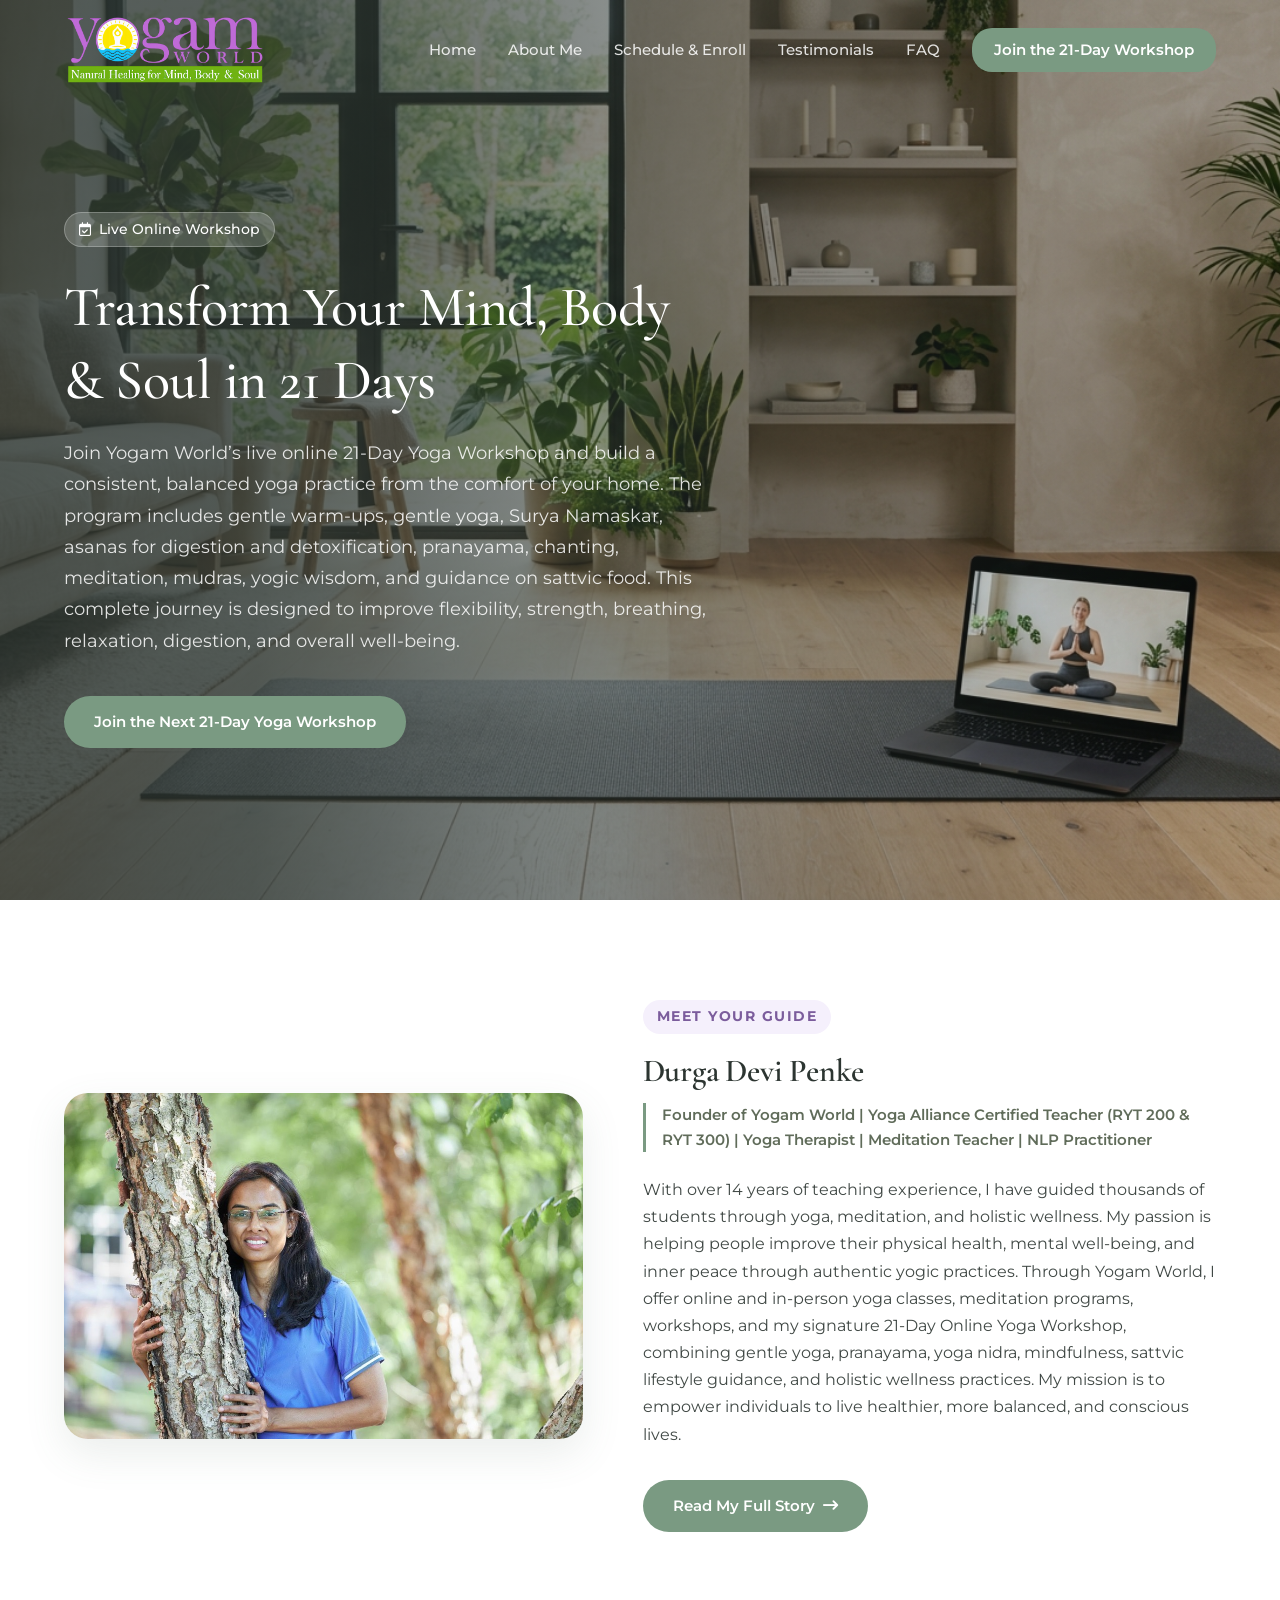
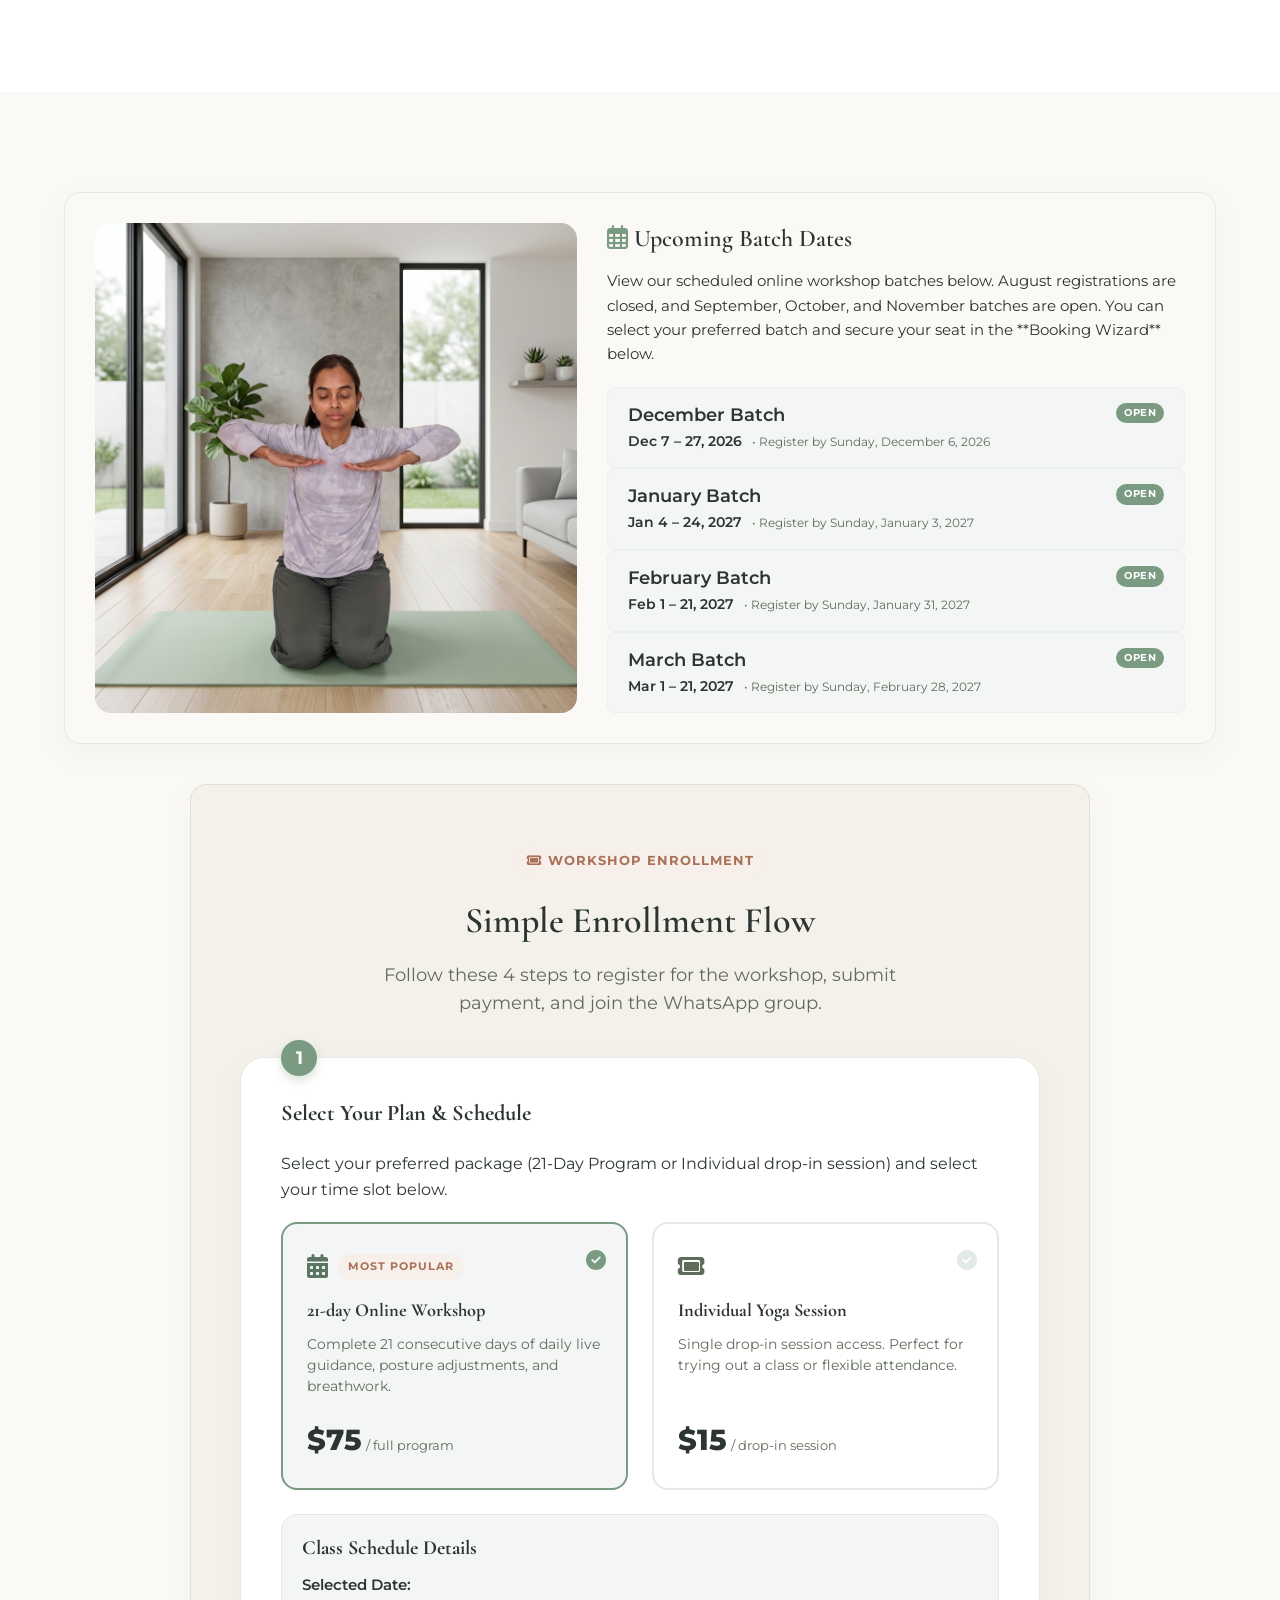
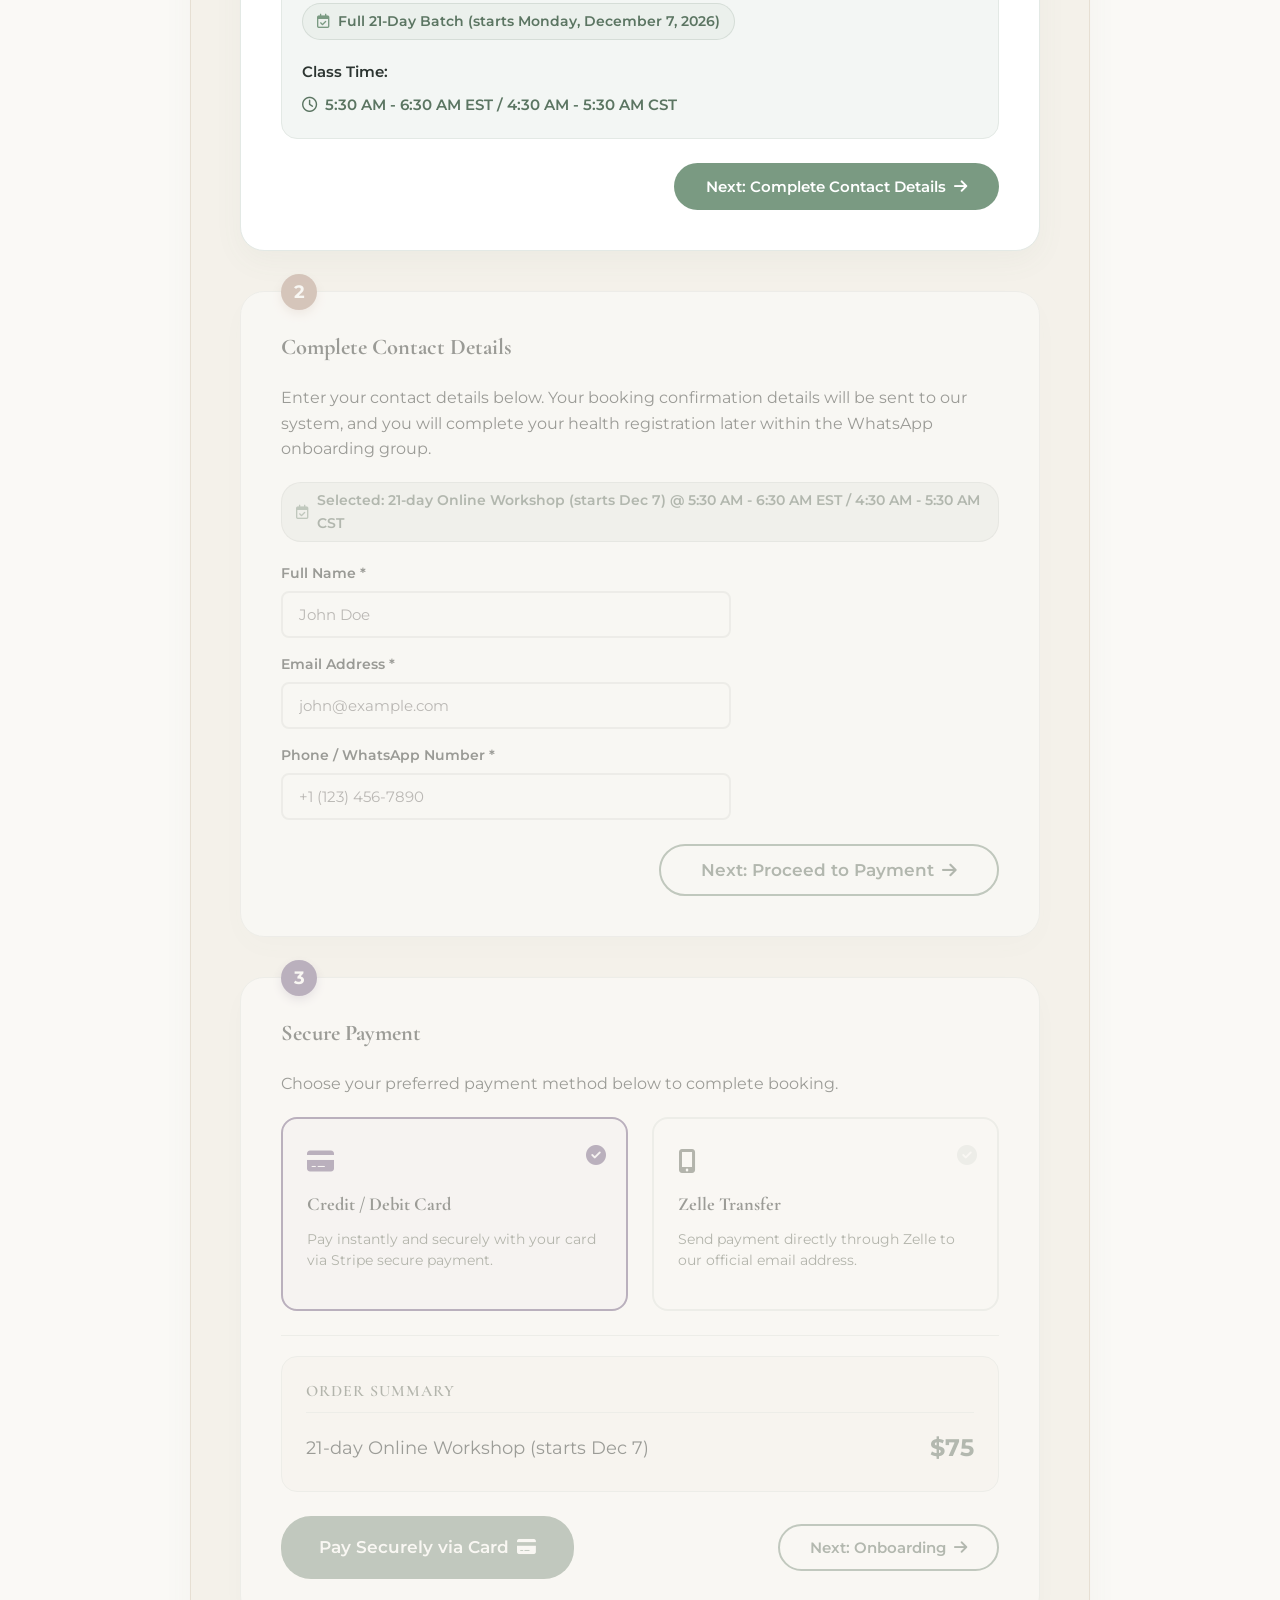
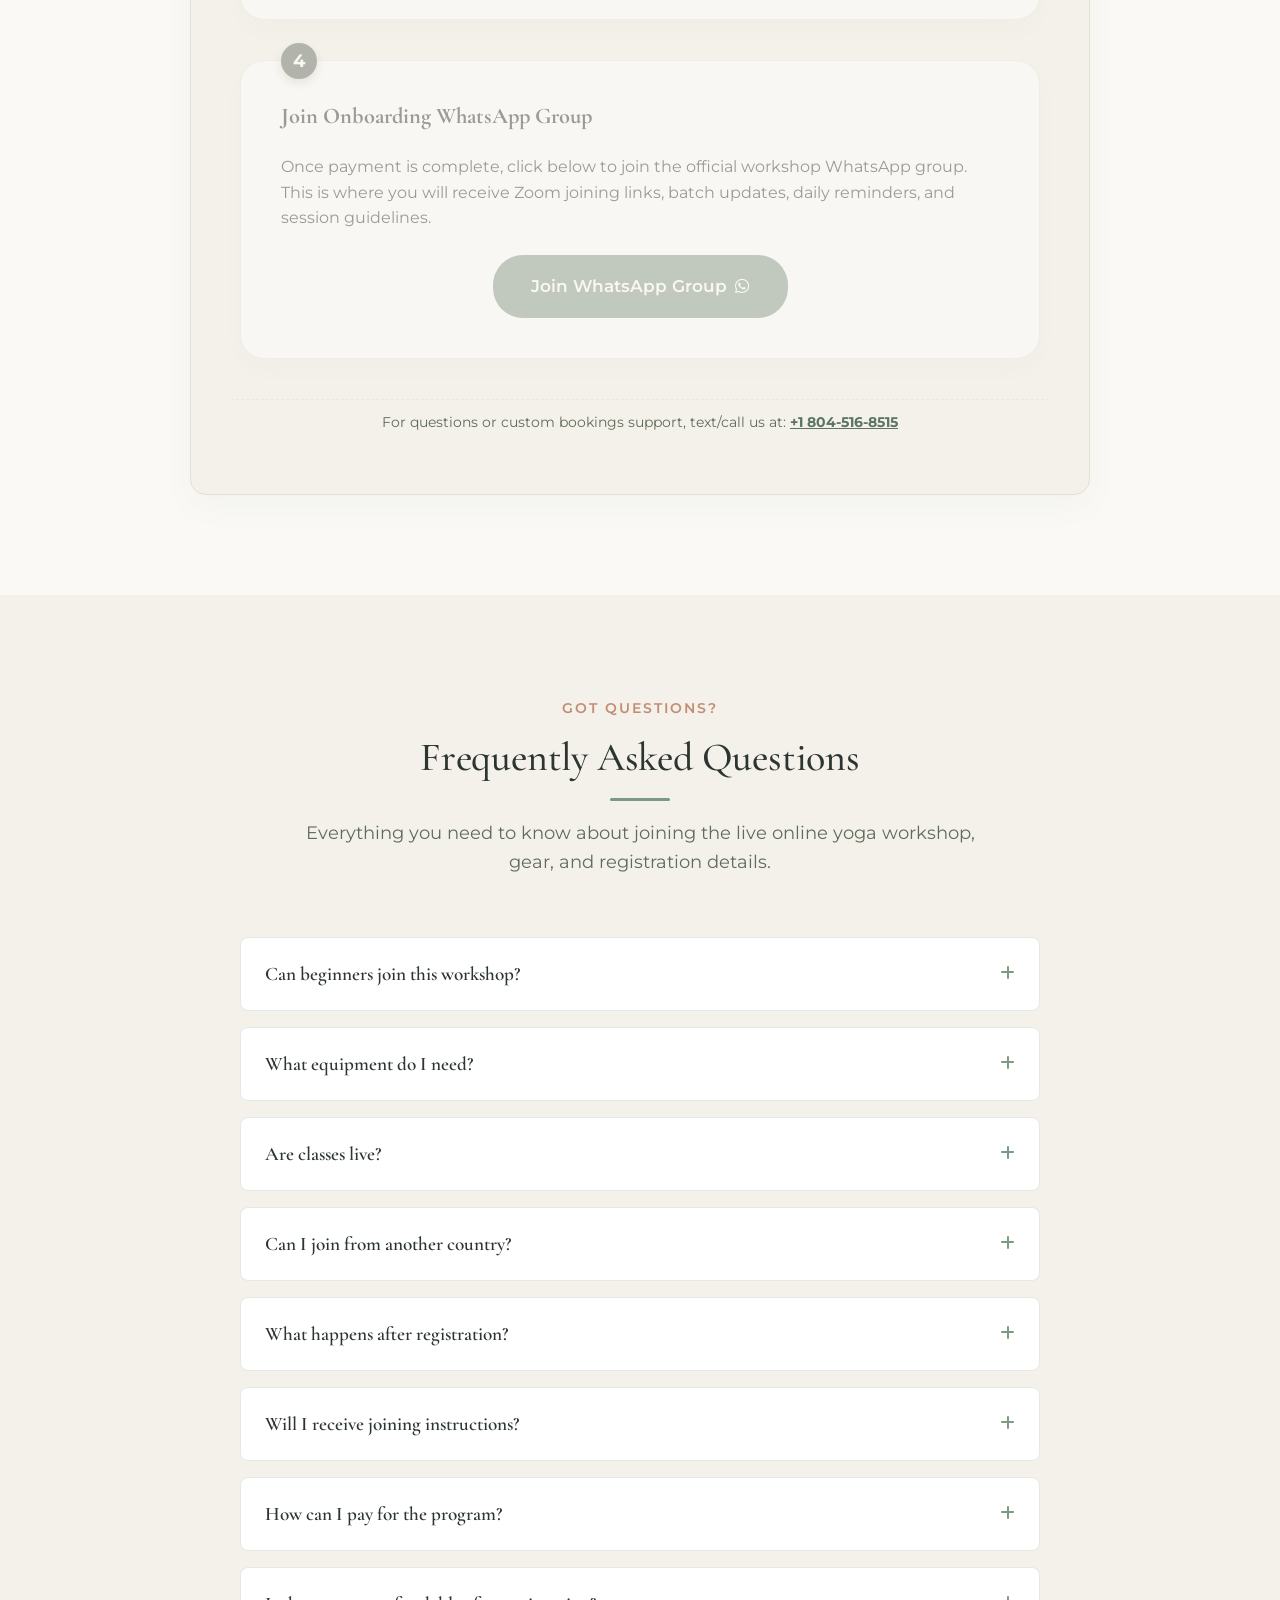
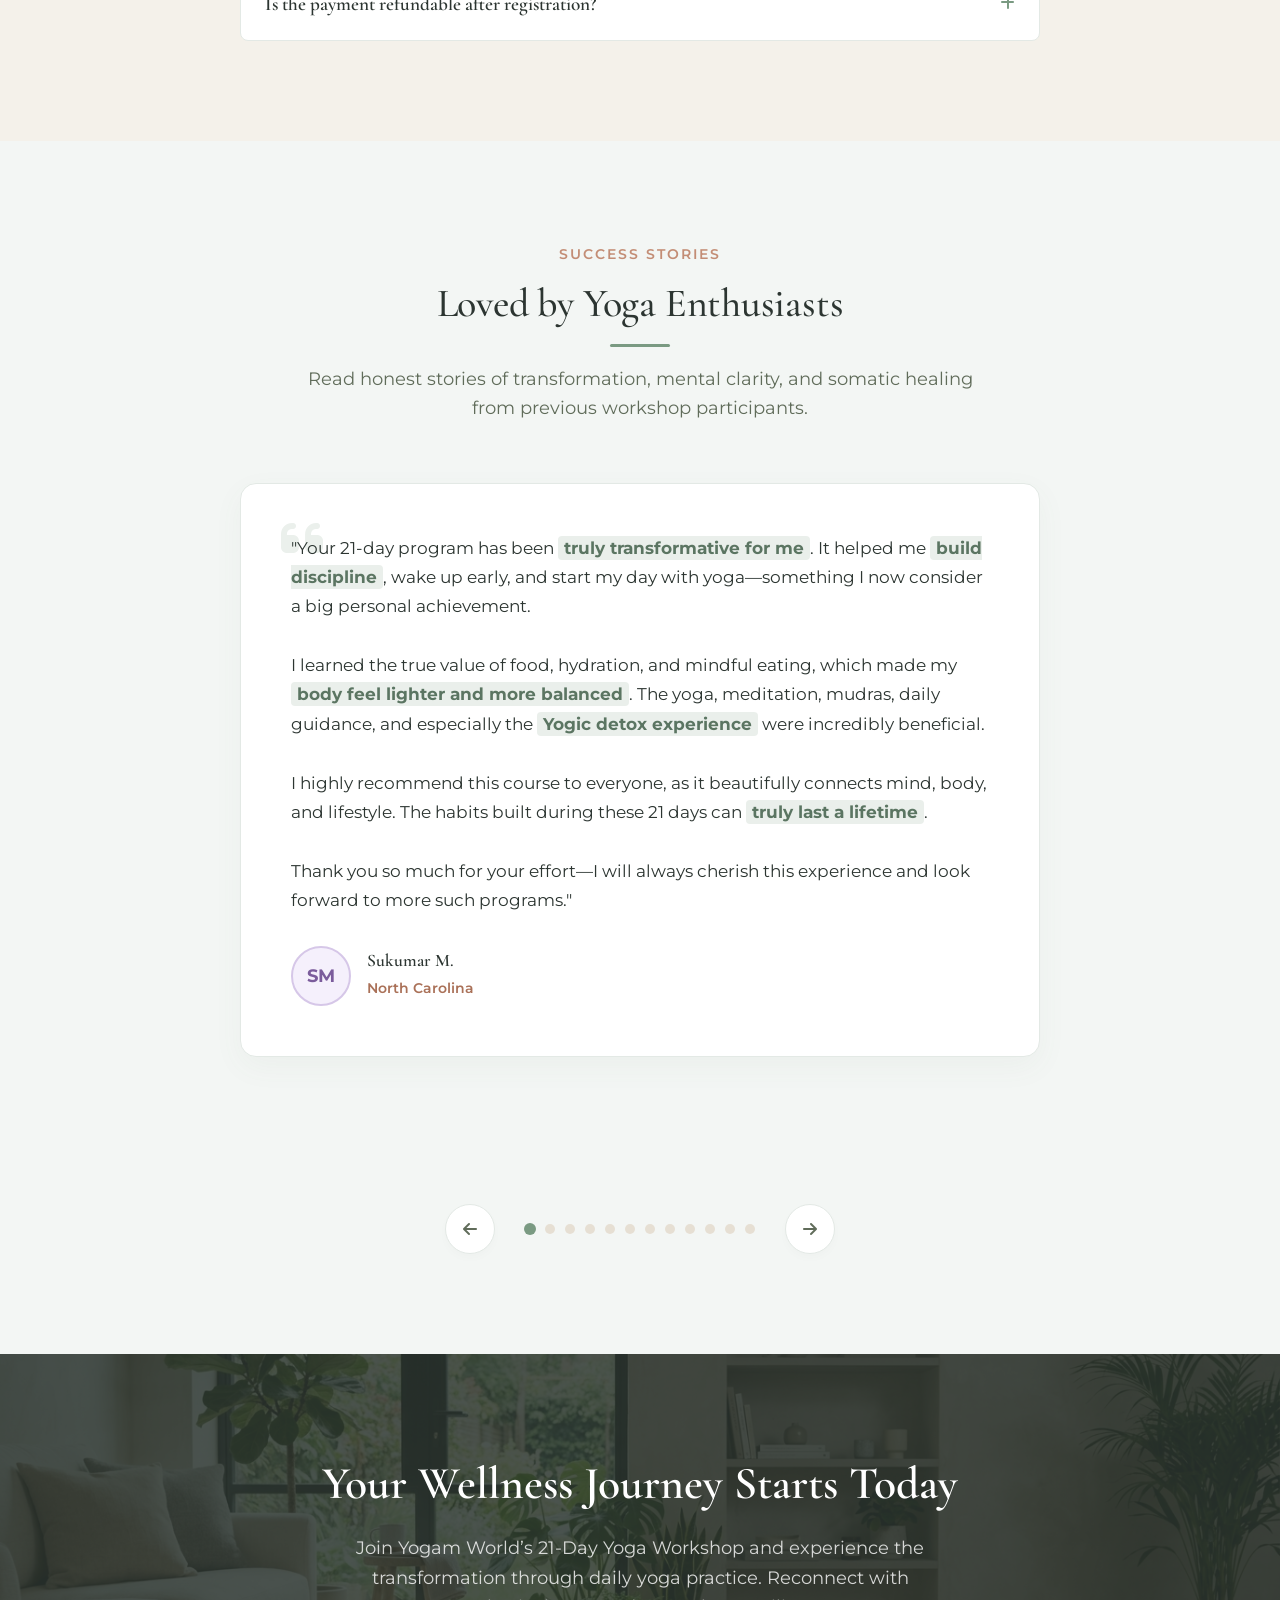
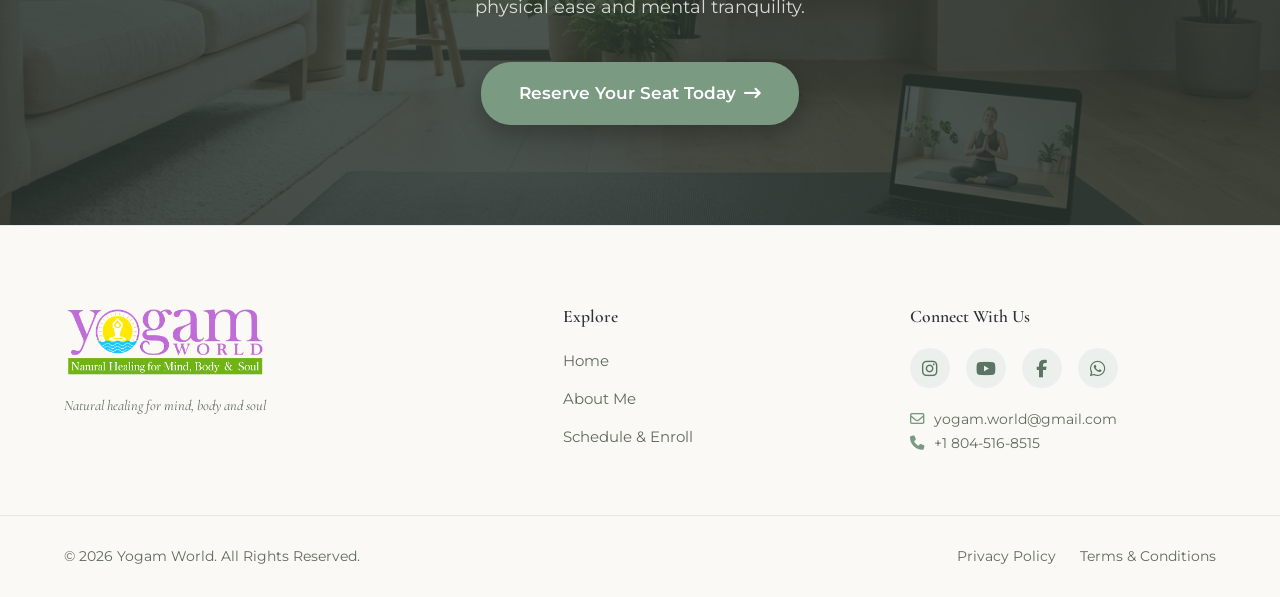
==== commit 82bc4b59: "Add new founder portrait photo assets, replace old guide yoga pose with new portrait photo in index." ====
--- a/index.html
+++ b/index.html
@@ -30,7 +30,7 @@
     <link rel="stylesheet" href="https://cdnjs.cloudflare.com/ajax/libs/font-awesome/6.4.0/css/all.min.css">
     
     <!-- Core Style -->
-    <link rel="stylesheet" href="style.css?v=27.0">
+    <link rel="stylesheet" href="style.css?v=28.0">
 </head>
 <body>
 
@@ -84,7 +84,7 @@
                     <!-- Left Column: Founder Photo -->
                     <div class="about-visual scroll-animate">
                         <div class="about-image-wrapper">
-                            <img src="assets/durga-devi-yoga.jpg" alt="Durga Devi Penke - Founder of Yogam World" class="founder-main-img rounded-card shadow-soft">
+                            <img src="assets/durga-devi-portrait.jpg" alt="Durga Devi Penke - Founder of Yogam World" class="founder-main-img rounded-card shadow-soft">
                         </div>
                     </div>
                     
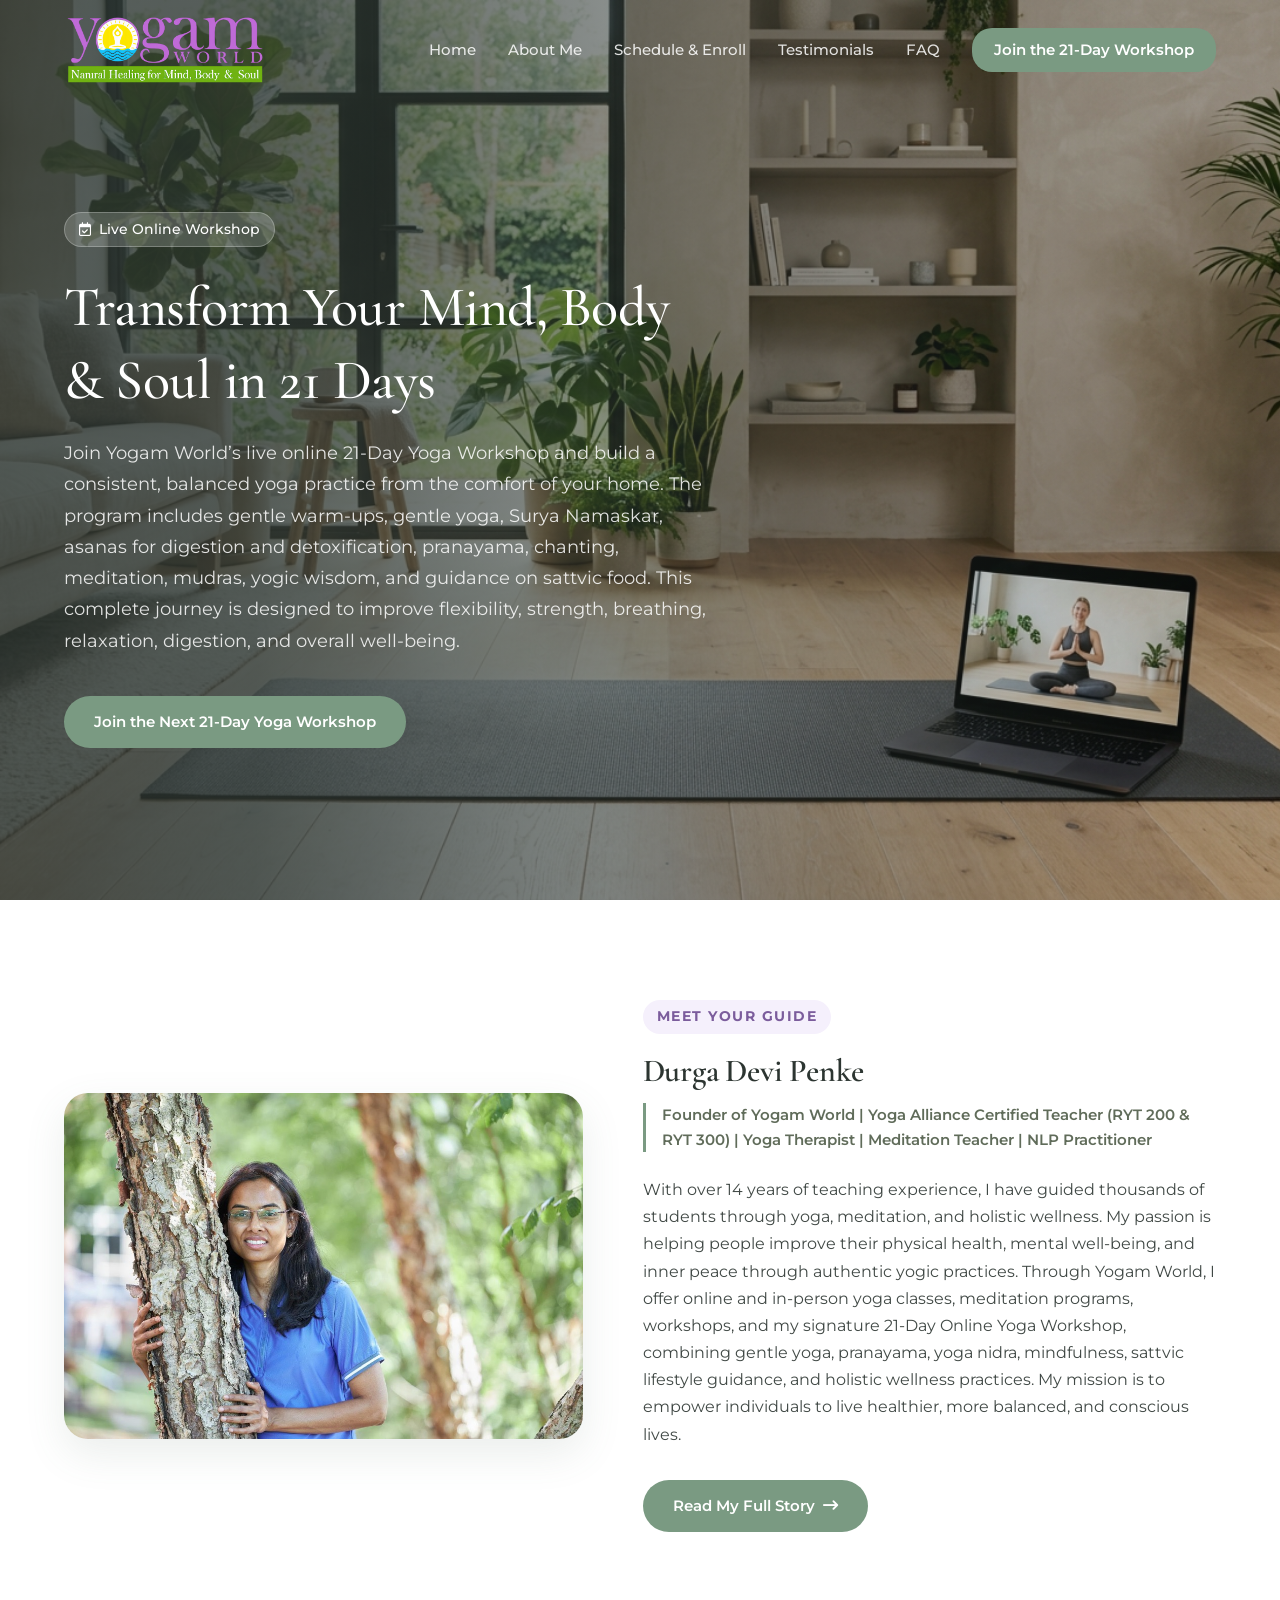
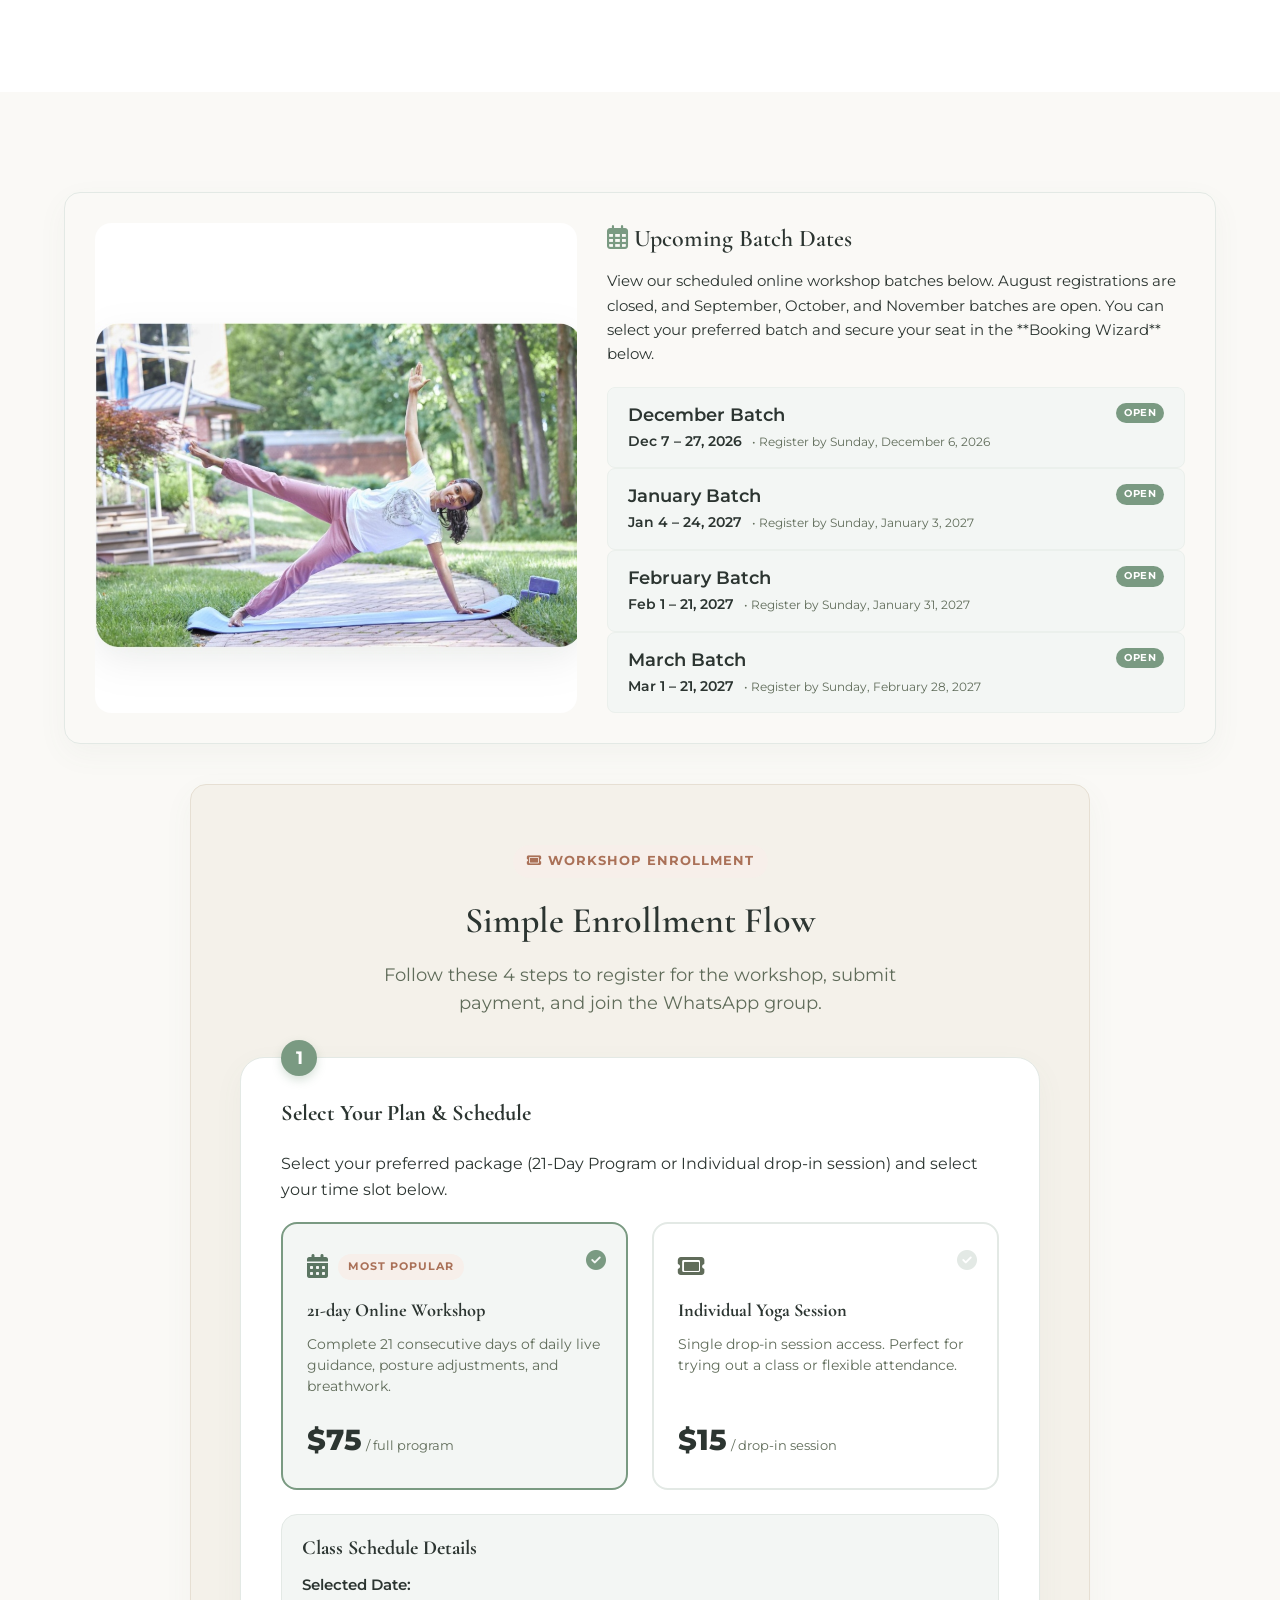
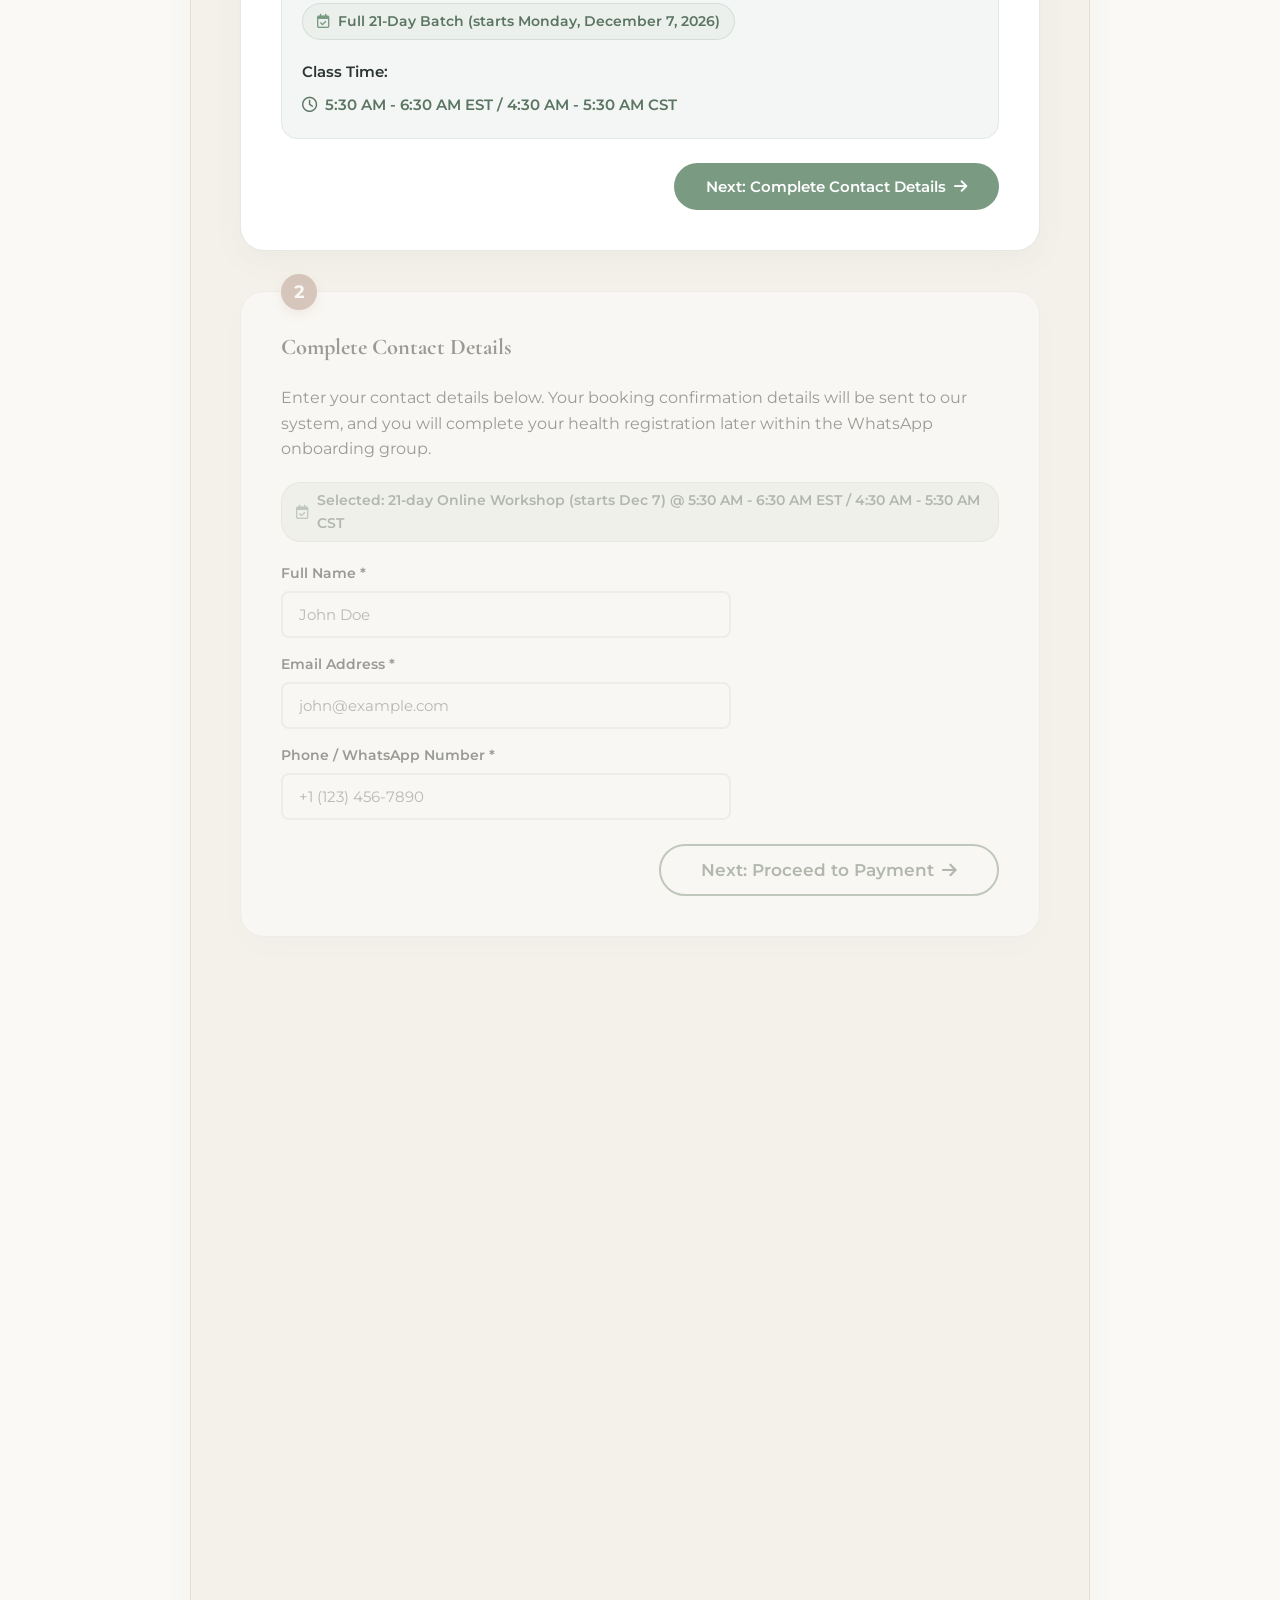
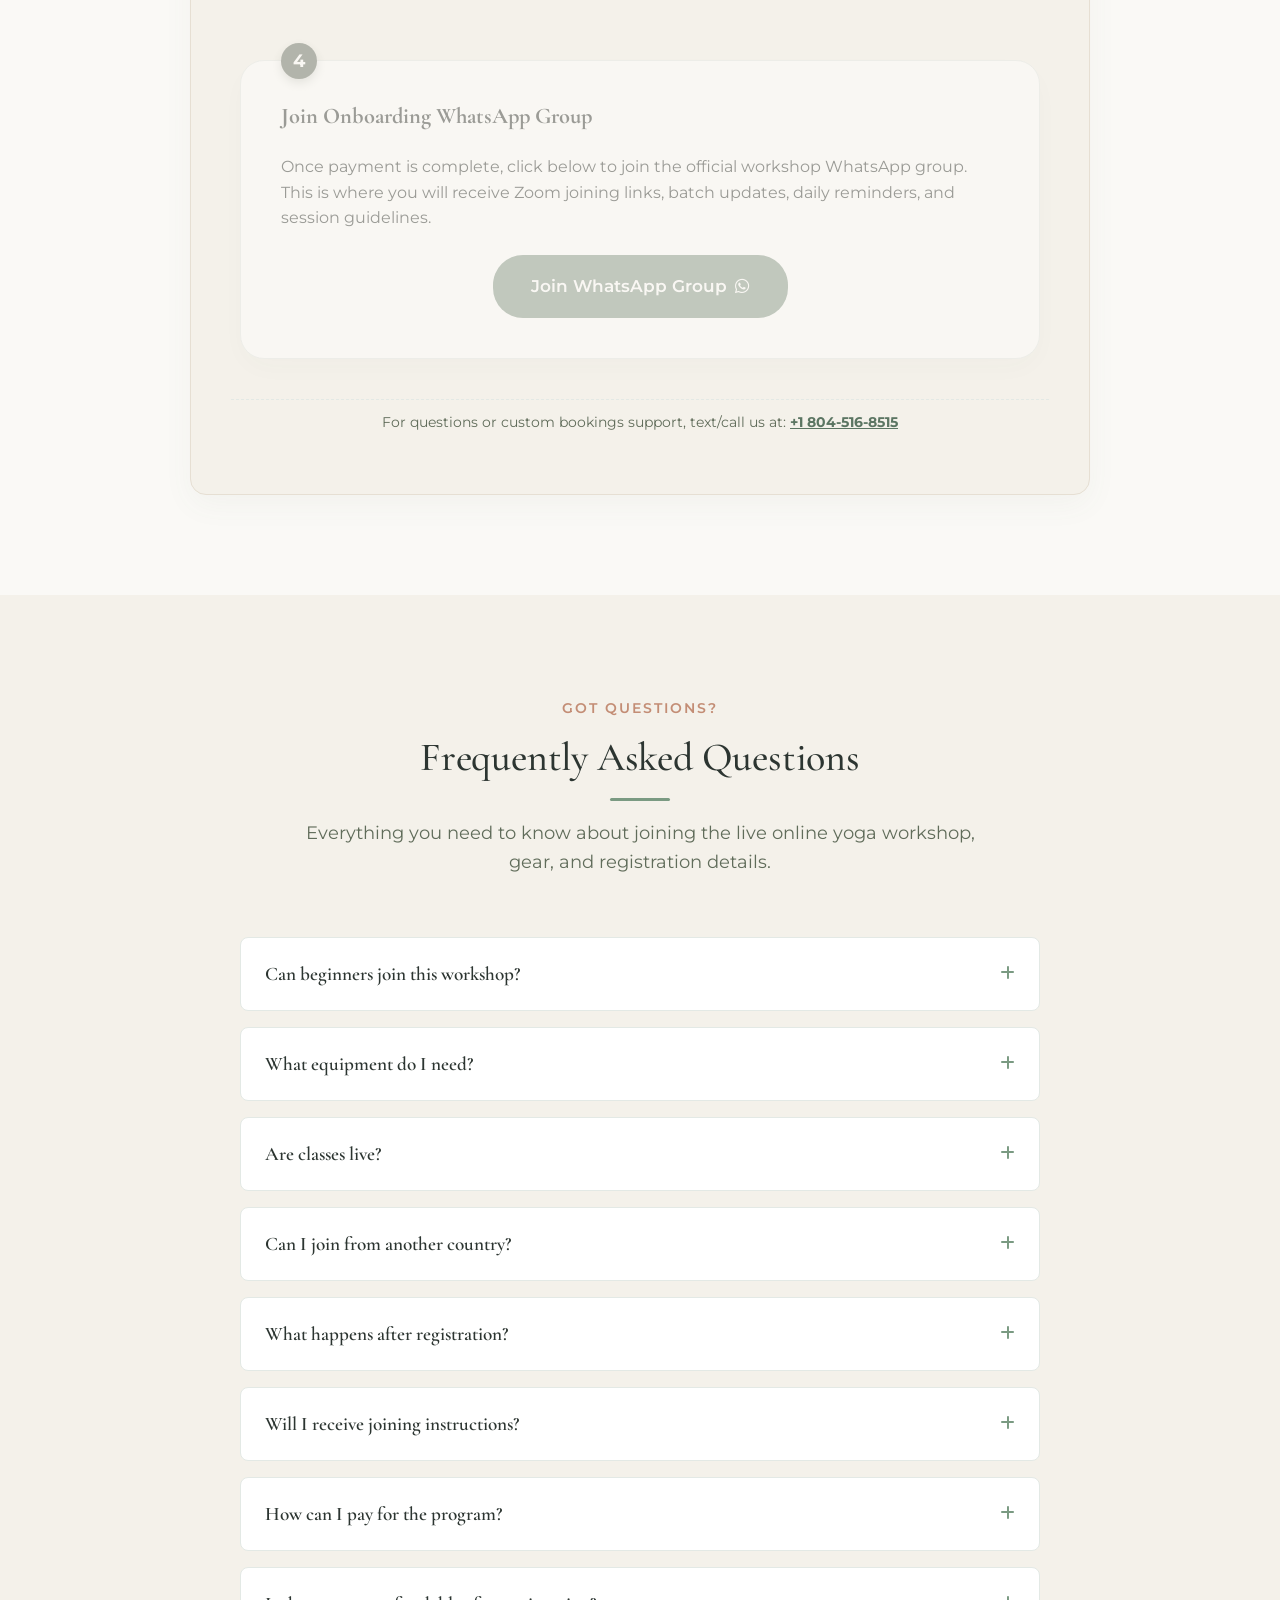
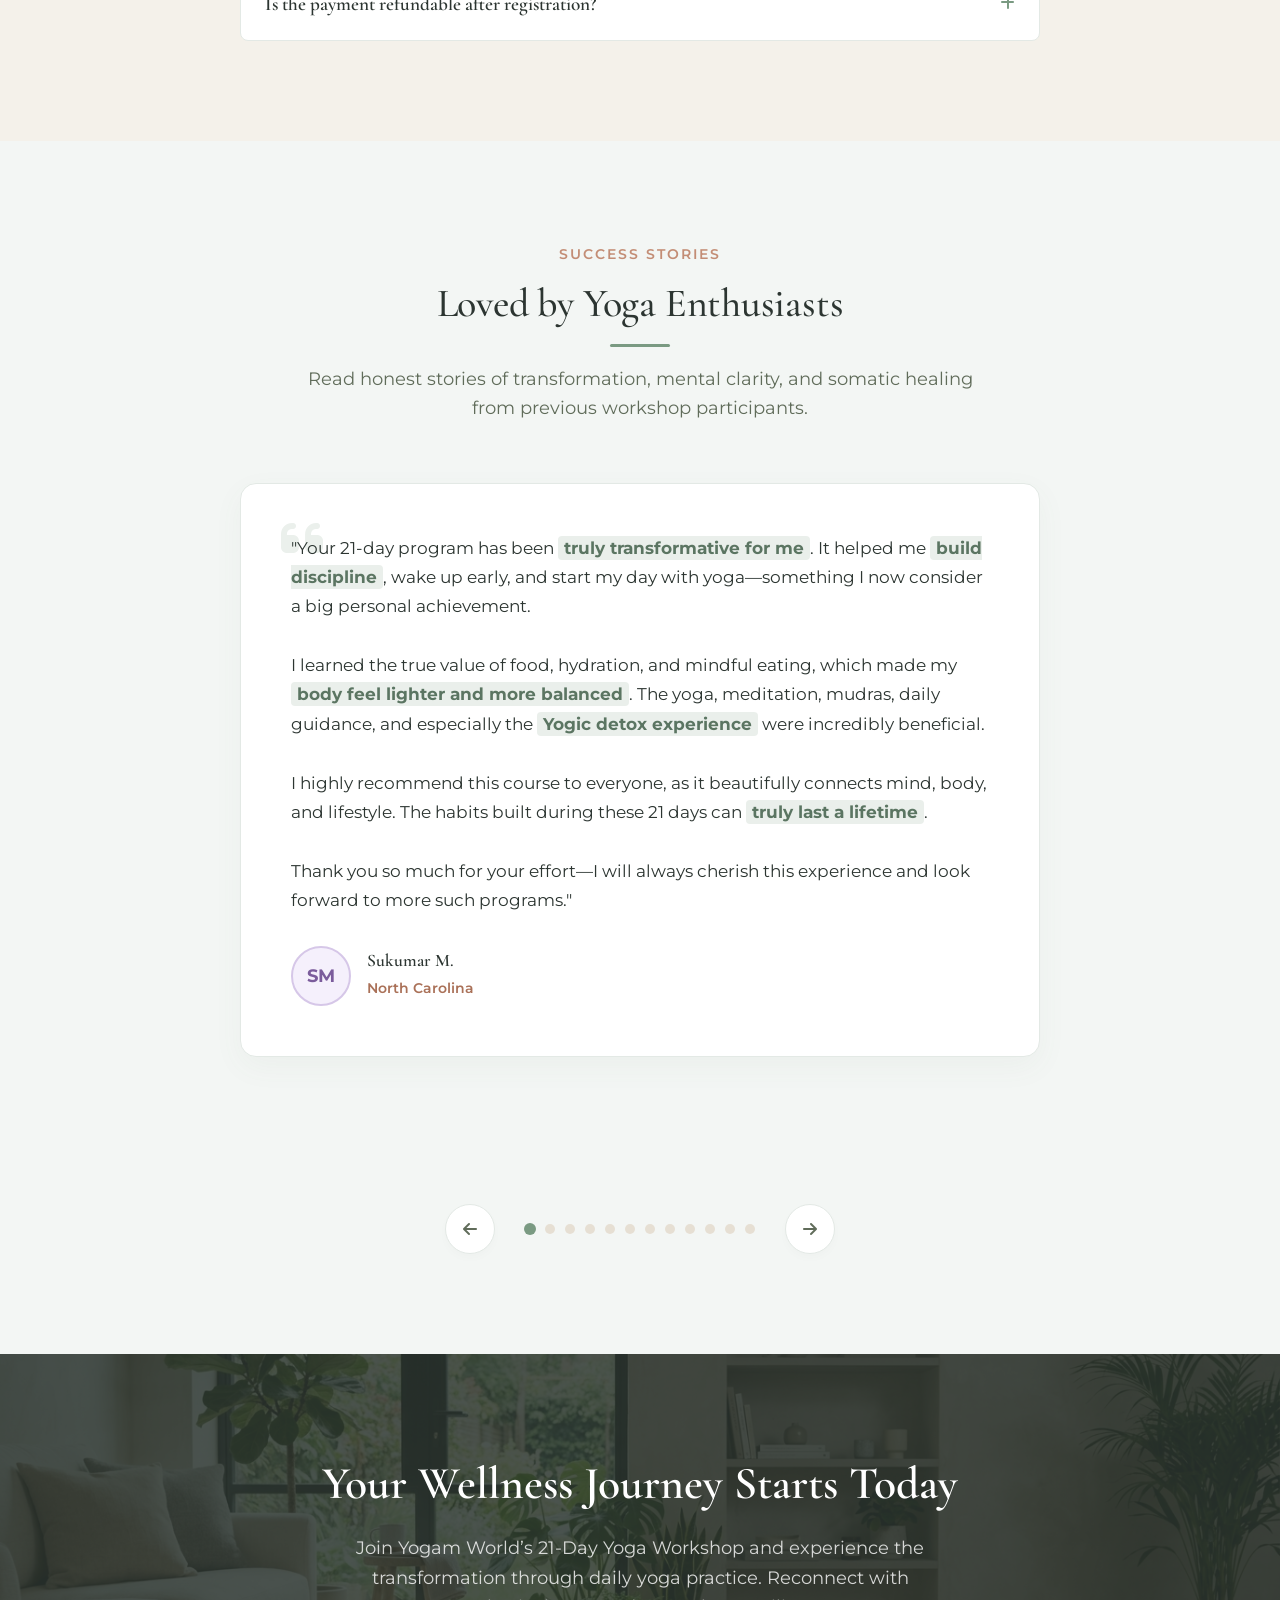
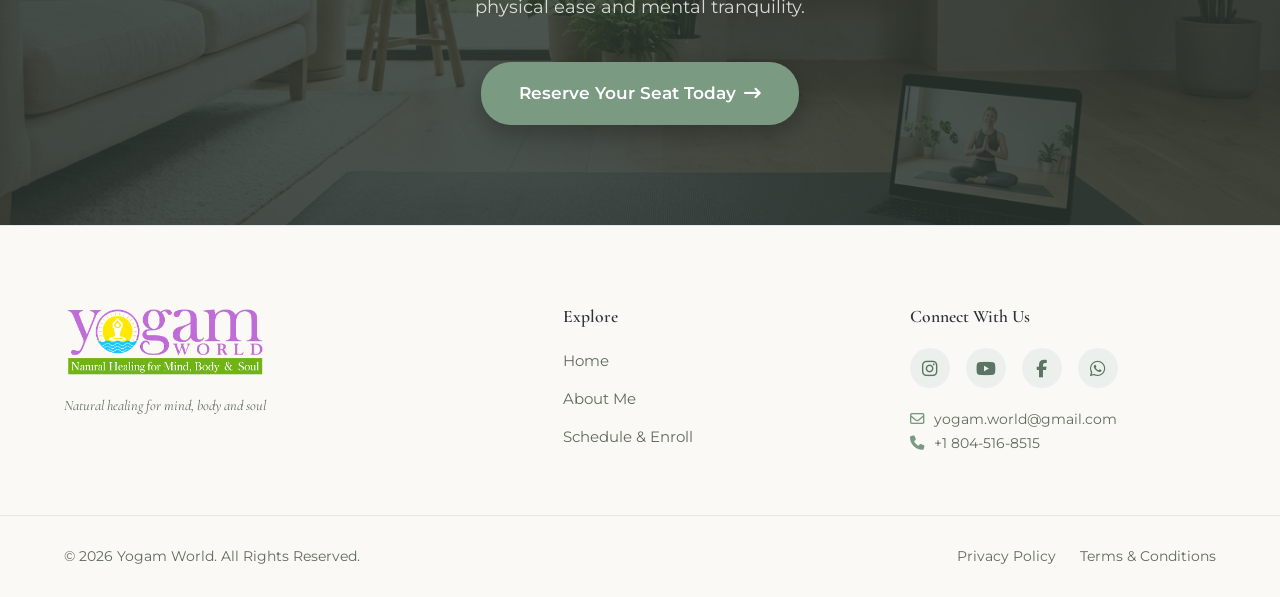
==== commit afc68430: "Replace upcoming batch banner image with yoga side plank pose image, and increment cache buster to s" ====
--- a/index.html
+++ b/index.html
@@ -30,7 +30,7 @@
     <link rel="stylesheet" href="https://cdnjs.cloudflare.com/ajax/libs/font-awesome/6.4.0/css/all.min.css">
     
     <!-- Core Style -->
-    <link rel="stylesheet" href="style.css?v=28.0">
+    <link rel="stylesheet" href="style.css?v=29.0">
 </head>
 <body>
 
@@ -114,7 +114,7 @@
                 <div class="upcoming-batches-container rounded-card shadow-soft scroll-animate" style="margin-bottom: 40px; background-color: var(--color-white); border: 1px solid var(--color-border); padding: 30px; overflow: hidden;">
                     <div class="upcoming-batches-layout">
                         <div class="upcoming-batches-img-wrapper">
-                            <img src="assets/batches-yoga-banner.jpg" alt="Yoga Practice at Sunrise" class="upcoming-batches-img">
+                            <img src="assets/durga-devi-yoga-pose.jpg" alt="Durga Devi Penke - Yoga Alignment Pose" class="upcoming-batches-img">
                         </div>
                         <div class="upcoming-batches-content">
                             <h3 class="upcoming-batches-title" style="font-family: var(--font-heading); font-size: 1.5rem; color: var(--color-text-dark); margin: 0;"><i class="fa-regular fa-calendar-days" style="color: var(--color-sage);"></i> Upcoming Batch Dates</h3>
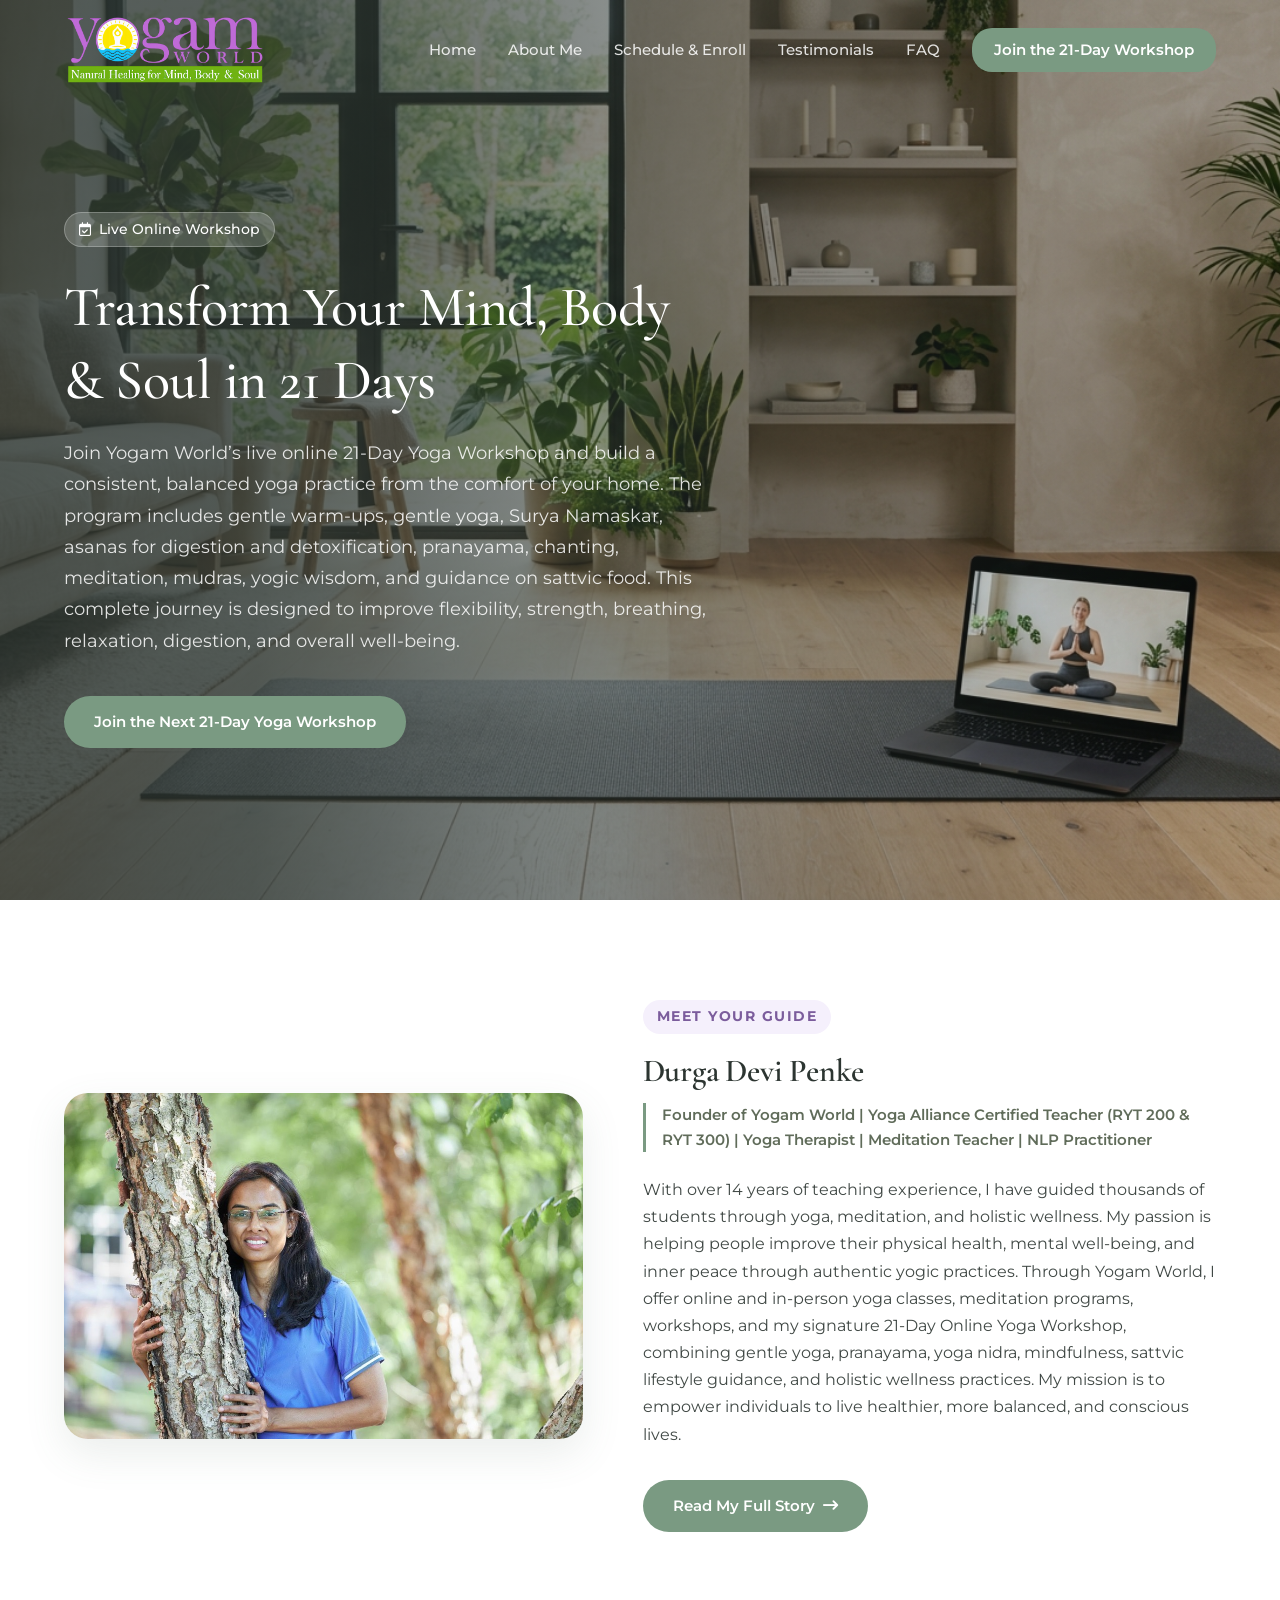
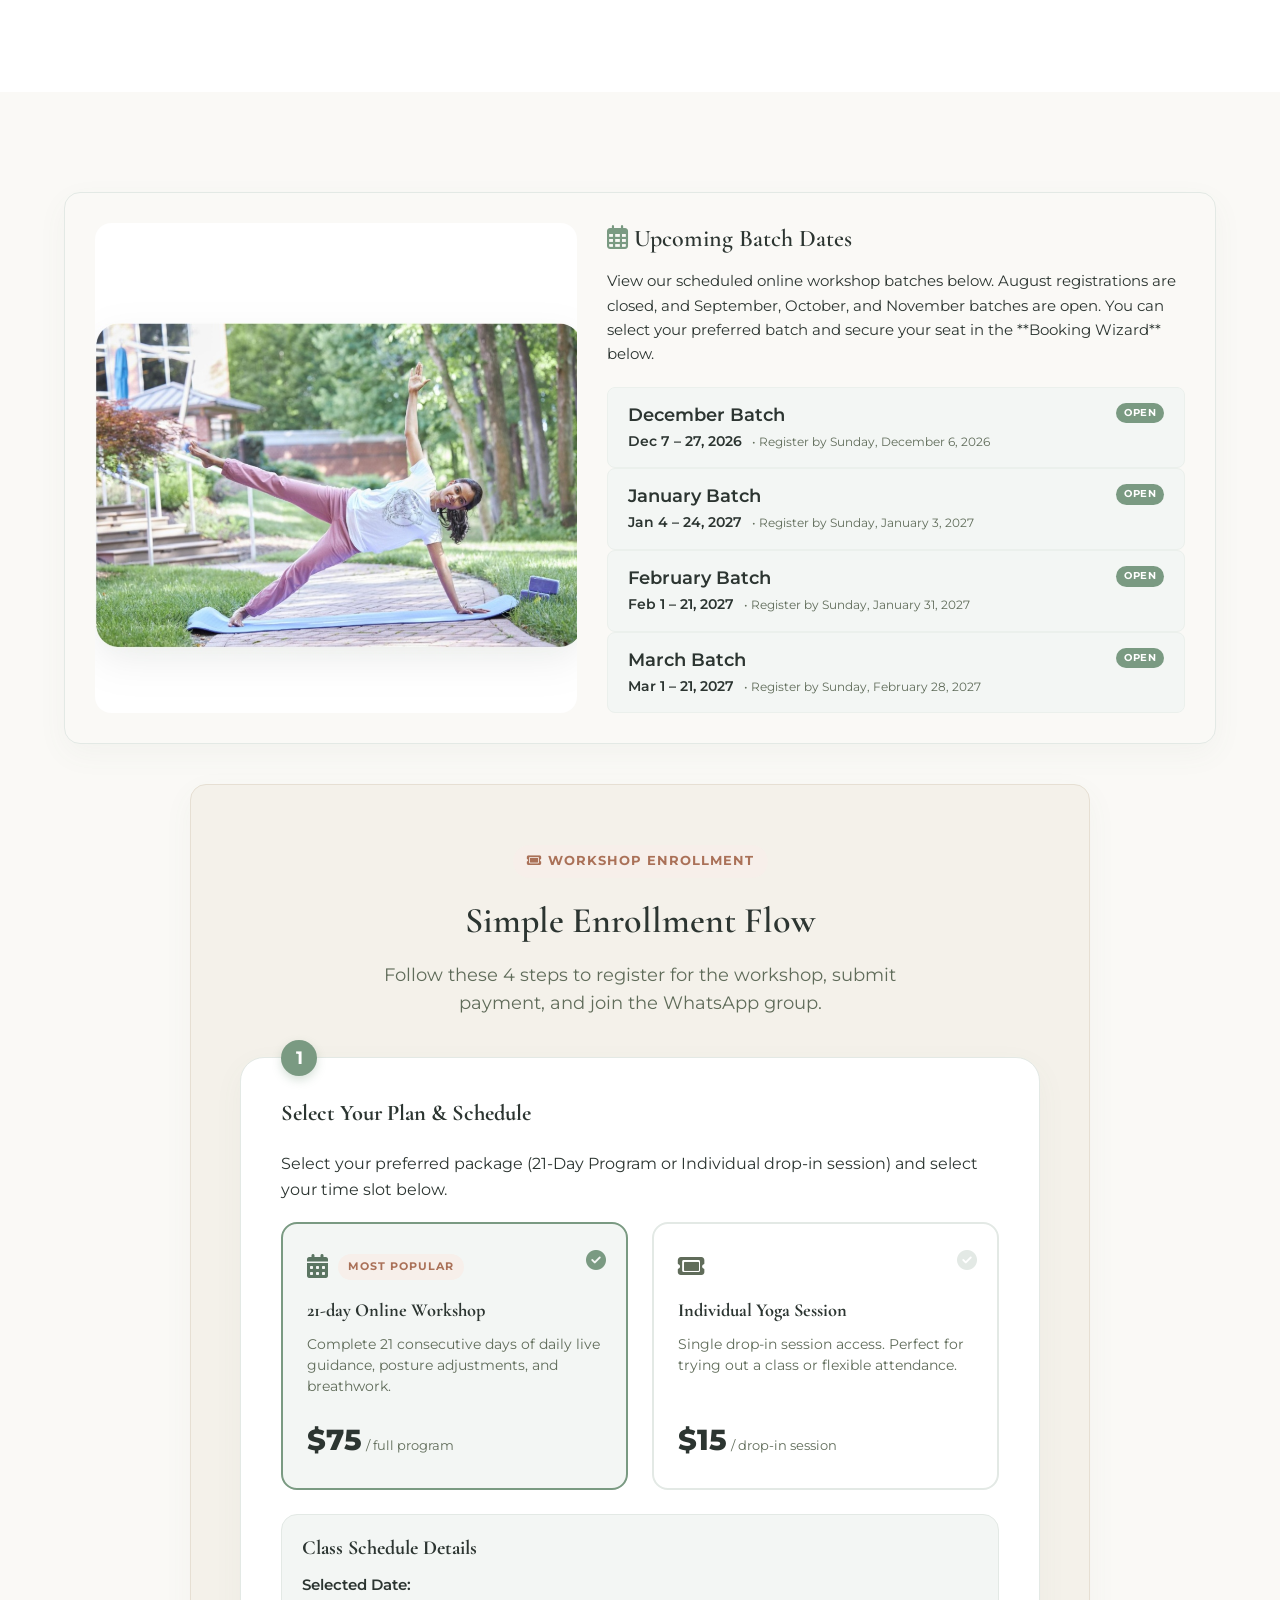
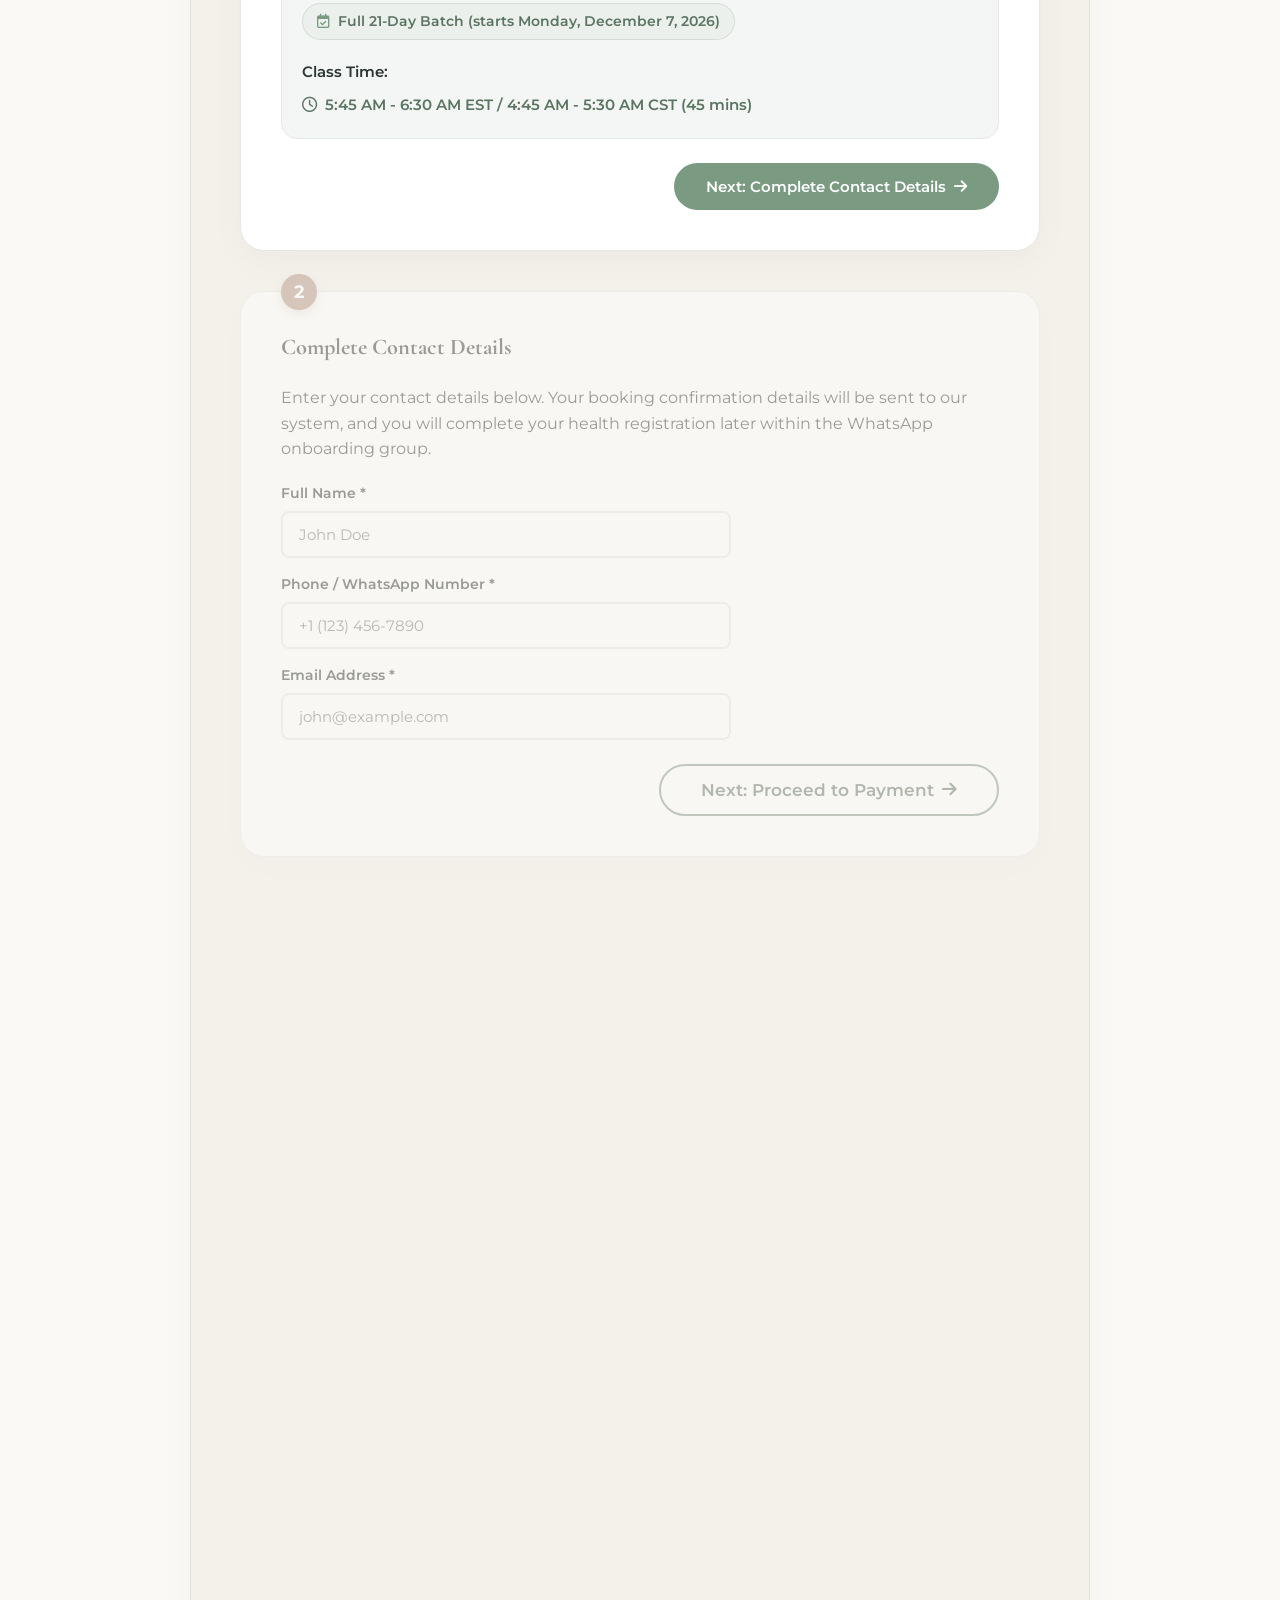
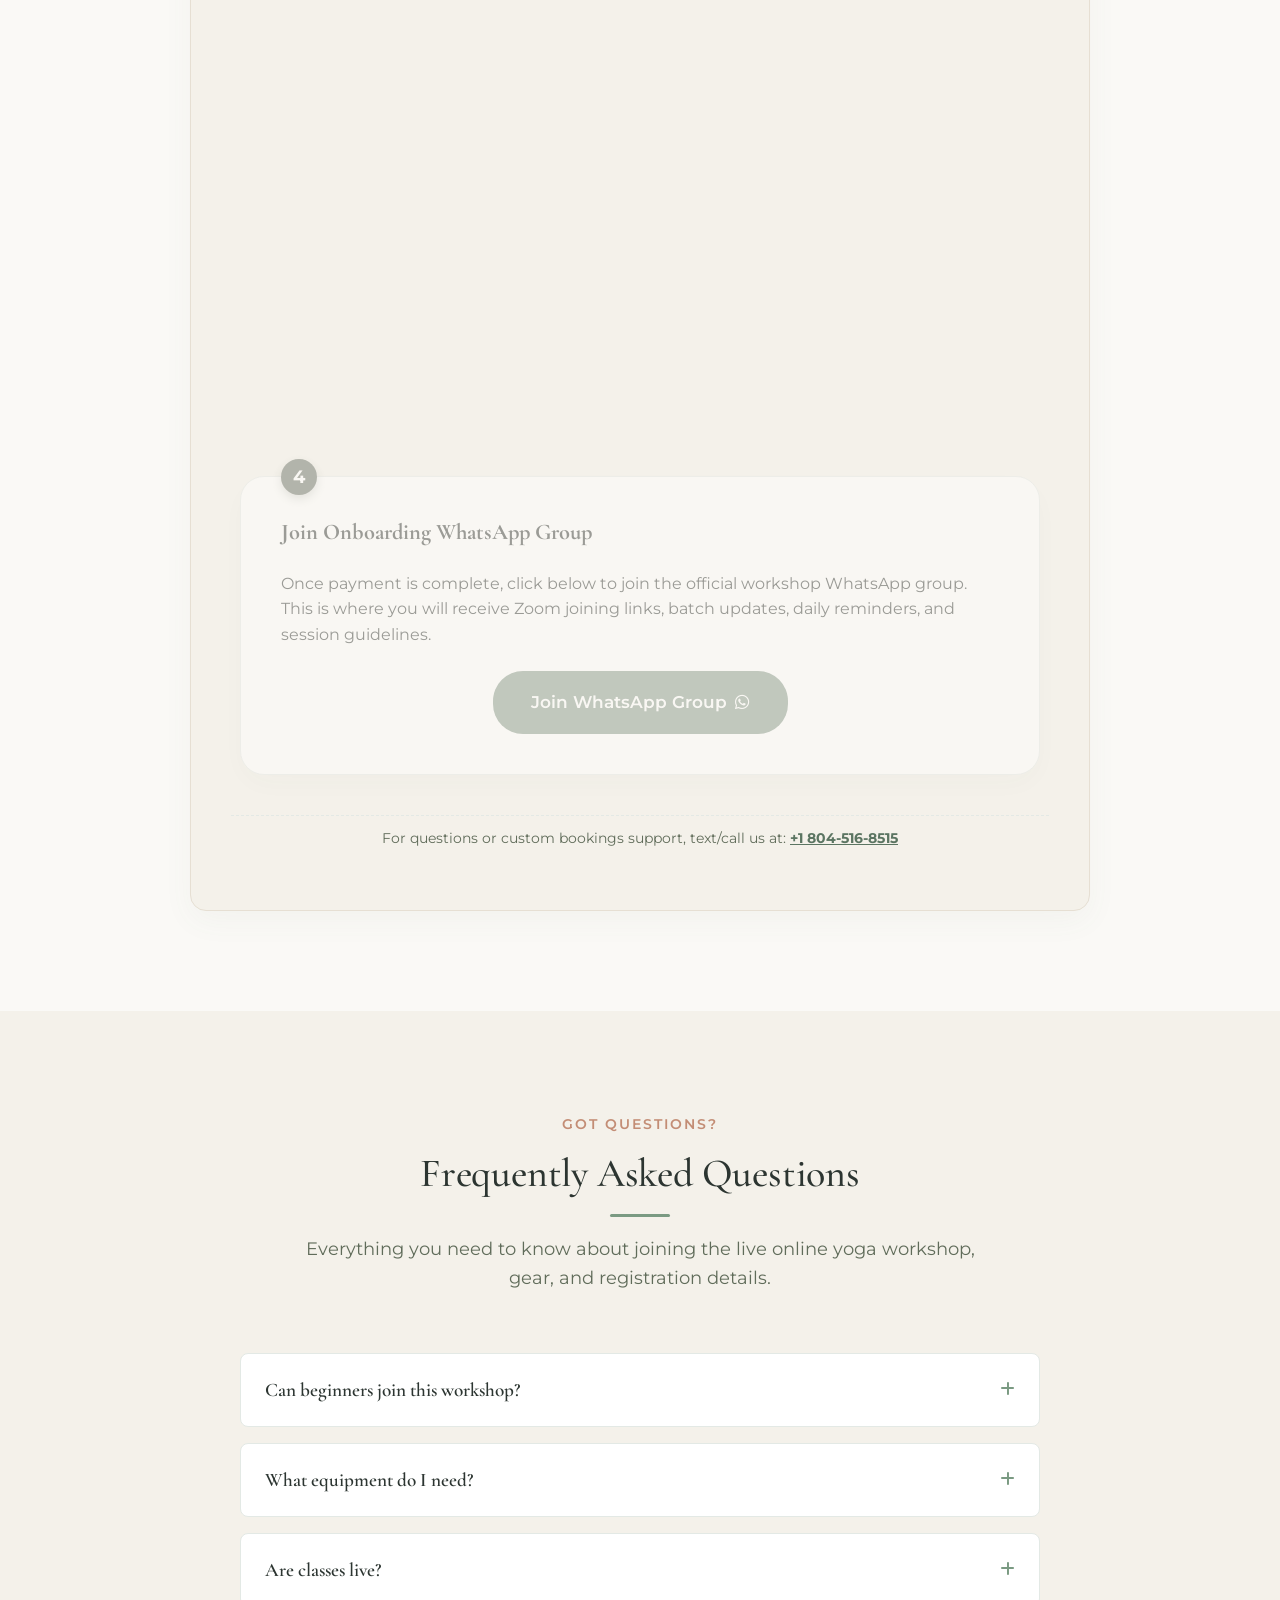
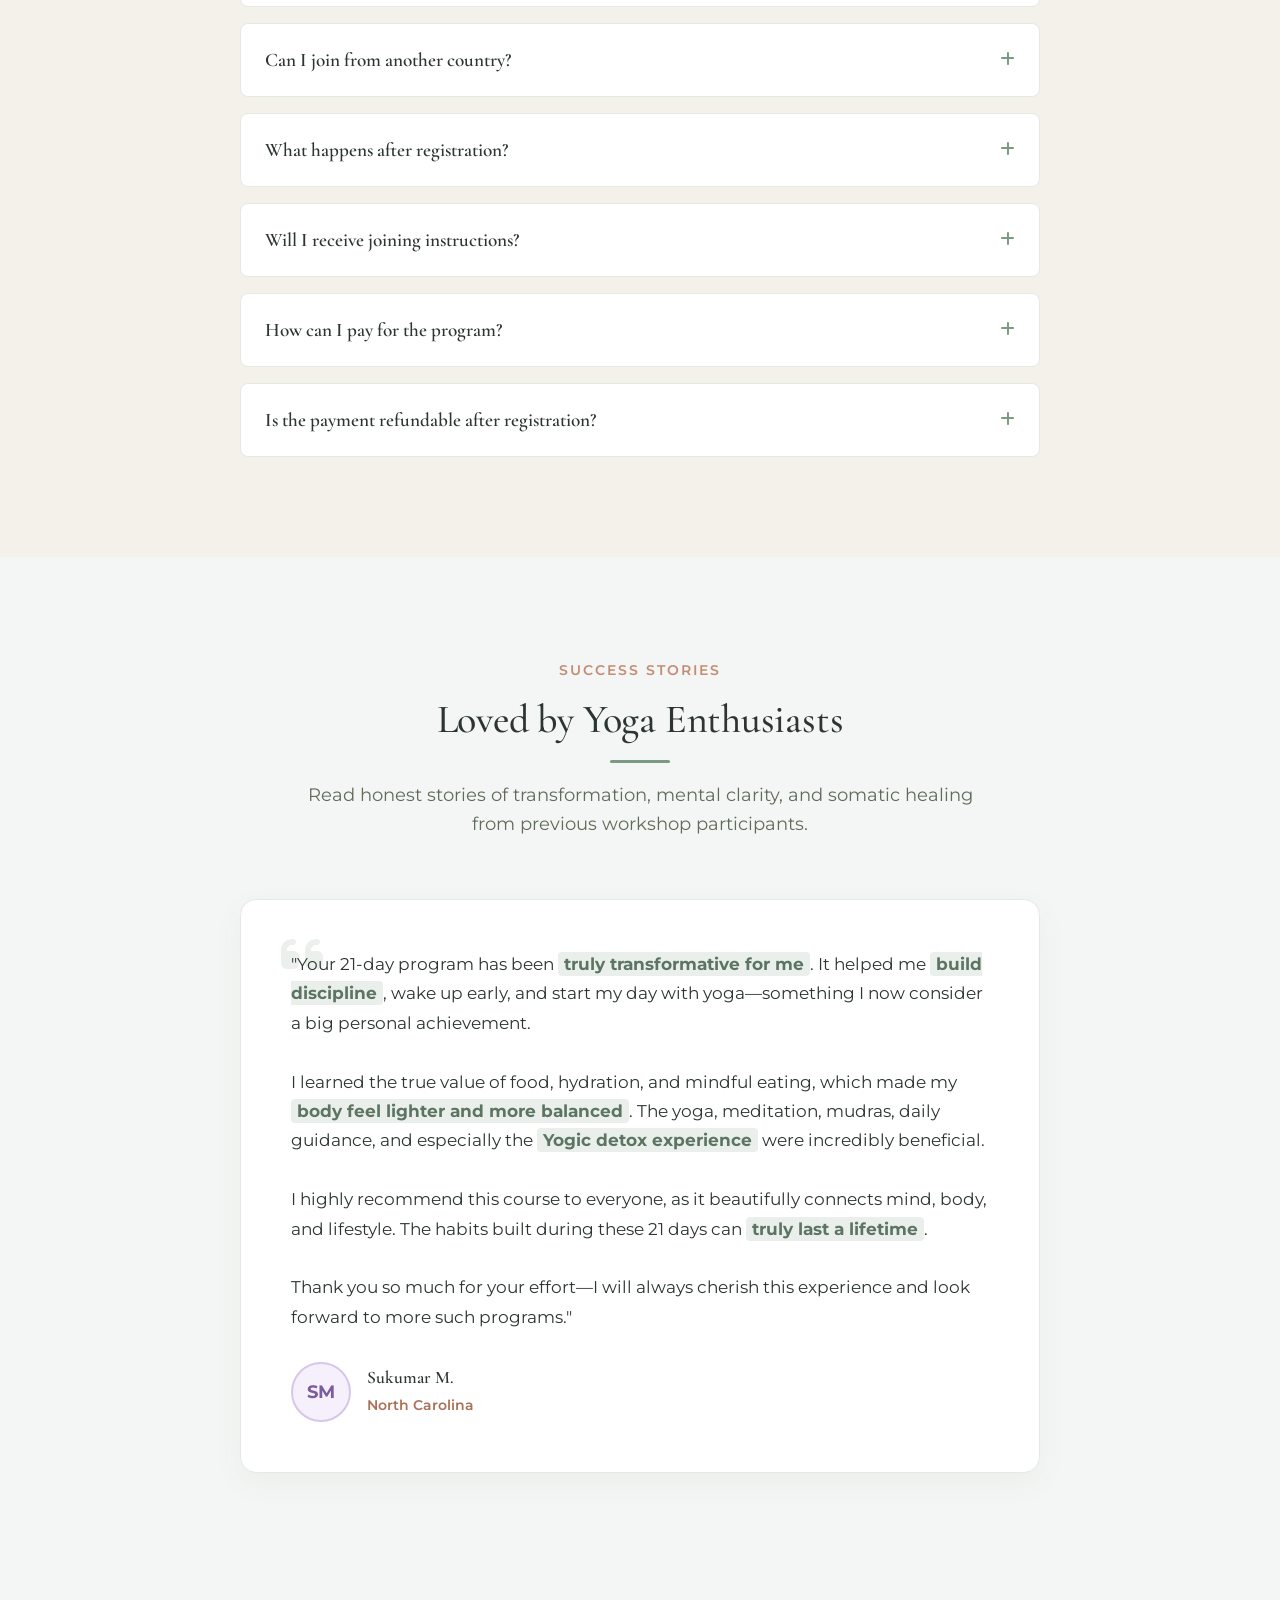
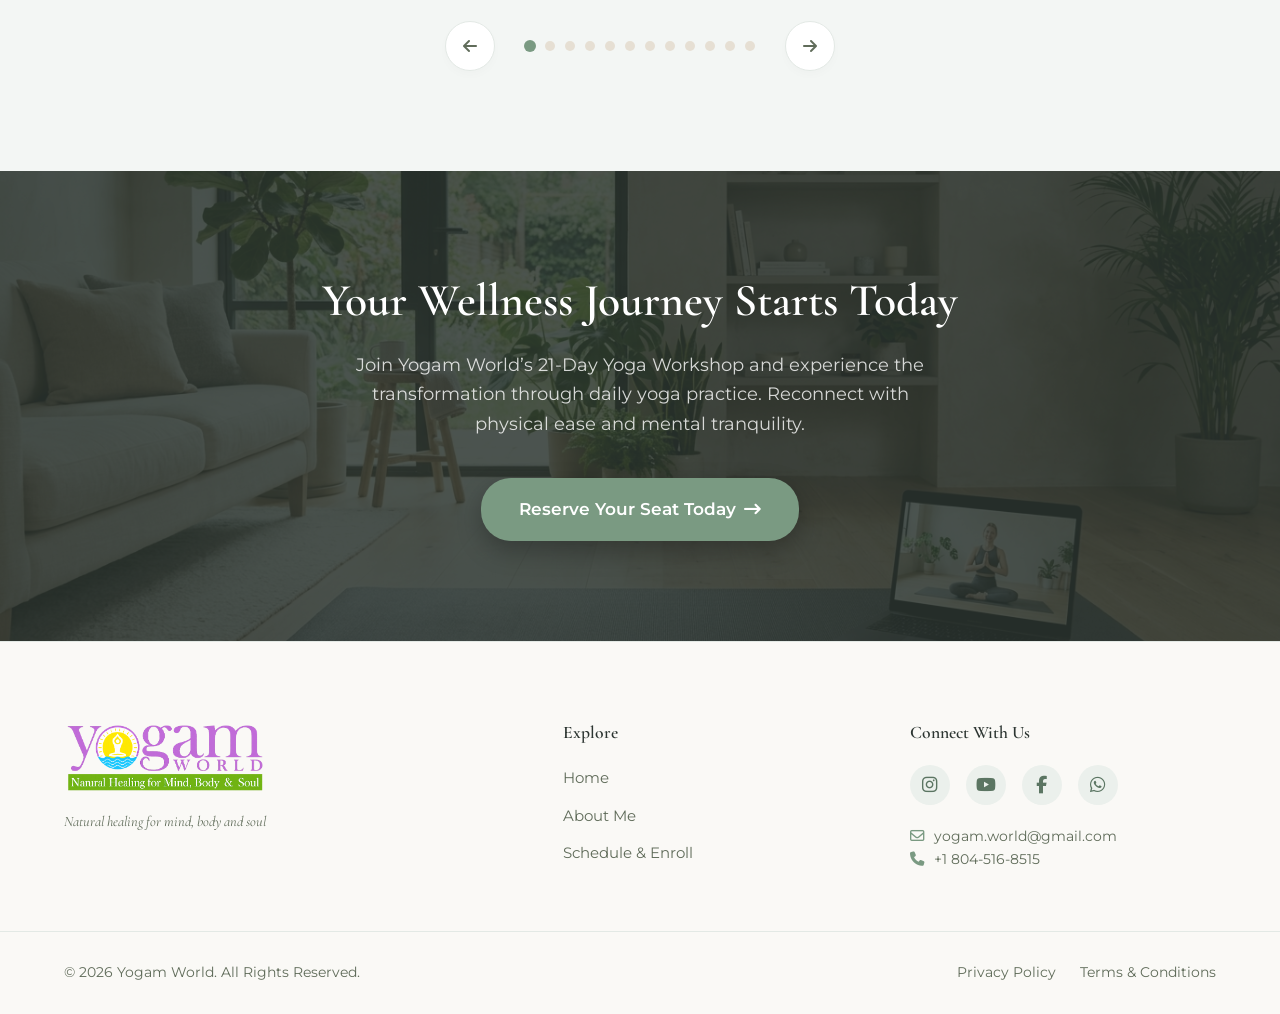
==== commit 95c86131: "Update class timings to 5:45-6:30 AM EST (45 mins), reorder contact fields, add pre-payment workshop" ====
--- a/index.html
+++ b/index.html
@@ -30,7 +30,7 @@
     <link rel="stylesheet" href="https://cdnjs.cloudflare.com/ajax/libs/font-awesome/6.4.0/css/all.min.css">
     
     <!-- Core Style -->
-    <link rel="stylesheet" href="style.css?v=29.0">
+    <link rel="stylesheet" href="style.css?v=31.0">
 </head>
 <body>
 
@@ -248,14 +248,7 @@
                                     Enter your contact details below. Your booking confirmation details will be sent to our system, and you will complete your health registration later within the WhatsApp onboarding group.
                                 </p>
                             </div>
-                            
-                            <!-- Selected Summary Badge -->
-                            <div class="selected-summary-wrap" style="margin-bottom: 20px;">
-                                <div class="selected-date-badge" id="wizard-selected-summary">
-                                    <i class="fa-regular fa-calendar-check"></i>
-                                    <span id="wizard-selected-summary-text" style="font-weight: 600;">Selected: 21-day Online Workshop</span>
-                                </div>
-                            </div>
+
                             
                             <!-- Contact details inputs -->
                             <div style="display: flex; flex-direction: column; gap: 15px; margin-bottom: 24px; max-width: 450px;">
@@ -264,12 +257,12 @@
                                     <input type="text" id="wizard-fullname" placeholder="John Doe" style="width: 100%; padding: 12px 16px; border: 2px solid var(--color-border); border-radius: var(--border-radius-sm); font-family: var(--font-body); font-size: 0.95rem;" required>
                                 </div>
                                 <div>
+                                    <label for="wizard-phone" style="font-size: 0.9rem; font-weight: 600; color: var(--color-text-dark); display: block; margin-bottom: 6px;">Phone / WhatsApp Number *</label>
+                                    <input type="tel" id="wizard-phone" placeholder="+1 (123) 456-7890" style="width: 100%; padding: 12px 16px; border: 2px solid var(--color-border); border-radius: var(--border-radius-sm); font-family: var(--font-body); font-size: 0.95rem;" required>
+                                </div>
+                                <div>
                                     <label for="wizard-email" style="font-size: 0.9rem; font-weight: 600; color: var(--color-text-dark); display: block; margin-bottom: 6px;">Email Address *</label>
                                     <input type="email" id="wizard-email" placeholder="john@example.com" style="width: 100%; padding: 12px 16px; border: 2px solid var(--color-border); border-radius: var(--border-radius-sm); font-family: var(--font-body); font-size: 0.95rem;" required>
-                                </div>
-                                <div>
-                                    <label for="wizard-phone" style="font-size: 0.9rem; font-weight: 600; color: var(--color-text-dark); display: block; margin-bottom: 6px;">Phone / WhatsApp Number *</label>
-                                    <input type="tel" id="wizard-phone" placeholder="+1 (123) 456-7890" style="width: 100%; padding: 12px 16px; border: 2px solid var(--color-border); border-radius: var(--border-radius-sm); font-family: var(--font-body); font-size: 0.95rem;" required>
                                 </div>
                             </div>
                             
@@ -286,8 +279,54 @@
                             <h3 class="step-title">Secure Payment</h3>
                             <div class="step-instruction-box" style="margin-bottom: 20px;">
                                 <p style="font-size: 1rem; color: var(--color-text-dark); line-height: 1.6; margin: 0;">
-                                    Choose your preferred payment method below to complete booking.
+                                    Review your workshop details and choose your preferred payment method below to complete booking.
                                 </p>
+                            </div>
+                            
+                            <!-- Prominent Pre-Payment Workshop Overview & Order Review Card -->
+                            <div class="checkout-review-card" id="checkout-review-card">
+                                <div class="checkout-review-media">
+                                    <img src="assets/durga-devi-yoga-pose.jpg" alt="21-Day Yoga Workshop" class="checkout-review-img" id="review-card-img">
+                                </div>
+                                <div class="checkout-review-info">
+                                    <div class="checkout-review-header">
+                                        <div>
+                                            <span class="checkout-review-badge" id="review-card-badge"><i class="fa-solid fa-sparkles"></i> 21-Day Program</span>
+                                            <h4 class="checkout-review-title" id="review-card-title">21-Day Yoga Workshop</h4>
+                                            <p class="checkout-review-subtitle" id="review-card-subtitle">A Yogic Lifestyle Journey · Move, breathe, reflect, and grow.</p>
+                                        </div>
+                                        <div class="checkout-review-price-wrap">
+                                            <span class="checkout-review-price" id="review-card-price">$75.00</span>
+                                        </div>
+                                    </div>
+
+                                    <p class="checkout-review-desc" id="review-card-desc">
+                                        A 21-day journey combining yogic wisdom, Patanjali Yoga Sutras, asanas, Surya Namaskar, pranayama, meditation, and simple lifestyle practices. Each day brings a new theme to help you connect body, breath, mind, and everyday life—creating a deeper and more meaningful yoga practice.
+                                    </p>
+
+                                    <div class="checkout-review-meta">
+                                        <span class="review-meta-pill pill-theme" id="review-card-theme">
+                                            <i class="fa-solid fa-leaf"></i> 21 Days • 21 Yogic Themes • One Journey Within 🌿
+                                        </span>
+                                        <span class="review-meta-pill pill-timing">
+                                            <i class="fa-regular fa-clock"></i> 5:45 AM – 6:30 AM EST (4:45 AM – 5:30 AM CST) · 45 mins
+                                        </span>
+                                        <span class="review-meta-pill pill-date" id="review-card-dates">
+                                            <i class="fa-regular fa-calendar-check"></i> Live Interactive on Zoom
+                                        </span>
+                                    </div>
+
+                                    <div class="checkout-review-total-bar">
+                                        <div class="review-total-row">
+                                            <span>Subtotal:</span>
+                                            <strong id="review-subtotal-val">$75.00</strong>
+                                        </div>
+                                        <div class="review-total-row final-total">
+                                            <span>Total Due:</span>
+                                            <strong class="total-amount" id="review-total-val">$75.00</strong>
+                                        </div>
+                                    </div>
+                                </div>
                             </div>
                             
                             <div class="selection-grid select-payment-grid" style="margin-bottom: 24px;">
@@ -314,20 +353,18 @@
                             
                             <!-- Credit Card Checkout View -->
                             <div class="checkout-view active" id="view-card" style="border-top: 1px solid var(--color-border); padding-top: 20px;">
-                                <div class="summary-box">
-                                    <h4>Order Summary</h4>
-                                    <div class="summary-row">
-                                        <span id="card-summary-name">21-day Online Workshop</span>
-                                        <strong id="card-summary-price">$75</strong>
-                                    </div>
-                                </div>
                                 <div class="checkout-cta-wrap" style="display: flex; justify-content: space-between; align-items: center; flex-wrap: wrap; gap: 20px;">
-                                    <a href="#" class="btn btn-primary btn-large btn-stripe-link" id="checkout-card-btn">
-                                        Pay Securely via Card <i class="fa-solid fa-credit-card"></i>
+                                    <a href="#" class="btn btn-primary btn-large btn-stripe-link" id="checkout-card-btn" style="flex: 1; min-width: 260px; text-align: center;">
+                                        Pay Securely via Card ($75.00) <i class="fa-solid fa-credit-card"></i>
                                     </a>
                                     <button type="button" class="btn btn-secondary" id="wizard-next-3" style="padding: 12px 30px;">
                                         Next: Onboarding <i class="fa-solid fa-arrow-right"></i>
                                     </button>
+                                </div>
+                                <div style="display: flex; align-items: center; justify-content: center; gap: 15px; margin-top: 14px; font-size: 0.8rem; color: var(--color-text-muted);">
+                                    <span><i class="fa-solid fa-shield-halved" style="color: var(--color-sage);"></i> 256-Bit SSL Encrypted</span>
+                                    <span>•</span>
+                                    <span><i class="fa-brands fa-stripe" style="font-size: 1.3rem; vertical-align: middle;"></i> Secured by Stripe</span>
                                 </div>
                             </div>
                             
@@ -448,7 +485,7 @@
                             <span class="icon-toggle"><i class="fa-solid fa-plus"></i></span>
                         </button>
                         <div class="accordion-content">
-                            <p><strong>Yes! You can join from anywhere in the world.</strong> The program is conducted online, so you can participate from any location.<br><br>Live class timings may vary from batch to batch and will be shared with you after registration. If you're unable to attend a live session due to your time zone or schedule, <strong>recordings will be available</strong>, so you can practice at your convenience and stay on track with the program.</p>
+                            <p><strong>Yes! You can join from anywhere in the world.</strong> The program is conducted online, so you can participate from any location.<br><br>Live classes are held at <strong>5:45 AM – 6:30 AM EST (4:45 AM – 5:30 AM CST)</strong>, with each class running for <strong>45 minutes</strong>. If you're unable to attend a live session due to your time zone or schedule, <strong>recordings will be available</strong>, so you can practice at your convenience and stay on track with the program.</p>
                         </div>
                     </div>
                     
@@ -789,6 +826,6 @@
     </div>
 
     <!-- Core Script -->
-    <script src="main.js?v=19.0"></script>
+    <script src="main.js?v=23.0"></script>
 </body>
 </html>
--- a/style.css
+++ b/style.css
@@ -2376,3 +2376,196 @@
         margin-top: 10px !important;
     }
 }
+
+/* ==========================================================================
+   Pre-Payment Workshop Overview & Order Review Card
+   ========================================================================== */
+.checkout-review-card {
+    background-color: var(--color-white);
+    border: 1px solid var(--color-border);
+    border-radius: var(--border-radius-md);
+    padding: 24px;
+    margin-bottom: 24px;
+    display: flex;
+    gap: 24px;
+    box-shadow: var(--shadow-soft);
+    transition: var(--transition-smooth);
+}
+
+.checkout-review-card:hover {
+    box-shadow: var(--shadow-hover);
+    border-color: var(--color-sage-light);
+}
+
+.checkout-review-media {
+    flex-shrink: 0;
+    width: 220px;
+    display: flex;
+    align-items: center;
+    justify-content: center;
+}
+
+.checkout-review-img {
+    width: 100%;
+    height: 100%;
+    min-height: 210px;
+    max-height: 270px;
+    object-fit: cover;
+    border-radius: var(--border-radius-sm);
+    border: 1px solid var(--color-border);
+    box-shadow: 0 4px 15px rgba(0, 0, 0, 0.05);
+}
+
+.checkout-review-info {
+    flex: 1;
+    display: flex;
+    flex-direction: column;
+    justify-content: space-between;
+}
+
+.checkout-review-header {
+    display: flex;
+    justify-content: space-between;
+    align-items: flex-start;
+    gap: 15px;
+    margin-bottom: 12px;
+}
+
+.checkout-review-badge {
+    display: inline-flex;
+    align-items: center;
+    gap: 6px;
+    font-size: 0.72rem;
+    font-weight: 700;
+    text-transform: uppercase;
+    letter-spacing: 0.8px;
+    color: var(--color-sage-dark);
+    background-color: var(--color-sage-light);
+    padding: 4px 10px;
+    border-radius: 12px;
+    margin-bottom: 6px;
+}
+
+.checkout-review-title {
+    font-family: var(--font-heading);
+    font-size: 1.65rem;
+    font-weight: 700;
+    color: var(--color-text-dark);
+    margin: 0 0 4px 0;
+    line-height: 1.2;
+}
+
+.checkout-review-subtitle {
+    font-size: 0.95rem;
+    font-weight: 600;
+    color: var(--color-sage-dark);
+    margin: 0;
+}
+
+.checkout-review-price-wrap {
+    text-align: right;
+    white-space: nowrap;
+}
+
+.checkout-review-price {
+    font-family: var(--font-heading);
+    font-size: 1.85rem;
+    font-weight: 700;
+    color: var(--color-sage-dark);
+}
+
+.checkout-review-desc {
+    font-size: 0.95rem;
+    line-height: 1.65;
+    color: var(--color-text-dark);
+    margin: 0 0 16px 0;
+}
+
+.checkout-review-meta {
+    display: flex;
+    flex-wrap: wrap;
+    gap: 8px;
+    margin-bottom: 18px;
+}
+
+.review-meta-pill {
+    display: inline-flex;
+    align-items: center;
+    gap: 6px;
+    font-size: 0.82rem;
+    font-weight: 600;
+    padding: 6px 12px;
+    border-radius: 20px;
+    background-color: var(--color-sage-pale);
+    color: var(--color-text-dark);
+    border: 1px solid var(--color-border);
+}
+
+.review-meta-pill.pill-theme {
+    background-color: var(--color-lavender-pale);
+    color: var(--color-lavender);
+    border-color: var(--color-lavender-accent);
+}
+
+.checkout-review-total-bar {
+    background-color: var(--color-sage-pale);
+    border-radius: var(--border-radius-sm);
+    padding: 12px 18px;
+    display: flex;
+    justify-content: space-between;
+    align-items: center;
+    border-top: 1px dashed var(--color-border);
+}
+
+.review-total-row {
+    font-size: 0.95rem;
+    color: var(--color-text-muted);
+}
+
+.review-total-row strong {
+    font-size: 1.05rem;
+    color: var(--color-text-dark);
+}
+
+.review-total-row.final-total {
+    font-size: 1.05rem;
+    color: var(--color-text-dark);
+}
+
+.review-total-row.final-total strong.total-amount {
+    font-size: 1.45rem;
+    color: var(--color-sage-dark);
+    margin-left: 8px;
+}
+
+@media (max-width: 768px) {
+    .checkout-review-card {
+        flex-direction: column;
+        padding: 18px;
+        gap: 16px;
+    }
+    
+    .checkout-review-media {
+        width: 100%;
+    }
+    
+    .checkout-review-img {
+        max-height: 200px;
+        width: 100%;
+    }
+    
+    .checkout-review-header {
+        flex-direction: column;
+        gap: 8px;
+    }
+    
+    .checkout-review-price-wrap {
+        text-align: left;
+    }
+    
+    .checkout-review-total-bar {
+        flex-direction: column;
+        align-items: flex-start;
+        gap: 8px;
+    }
+}
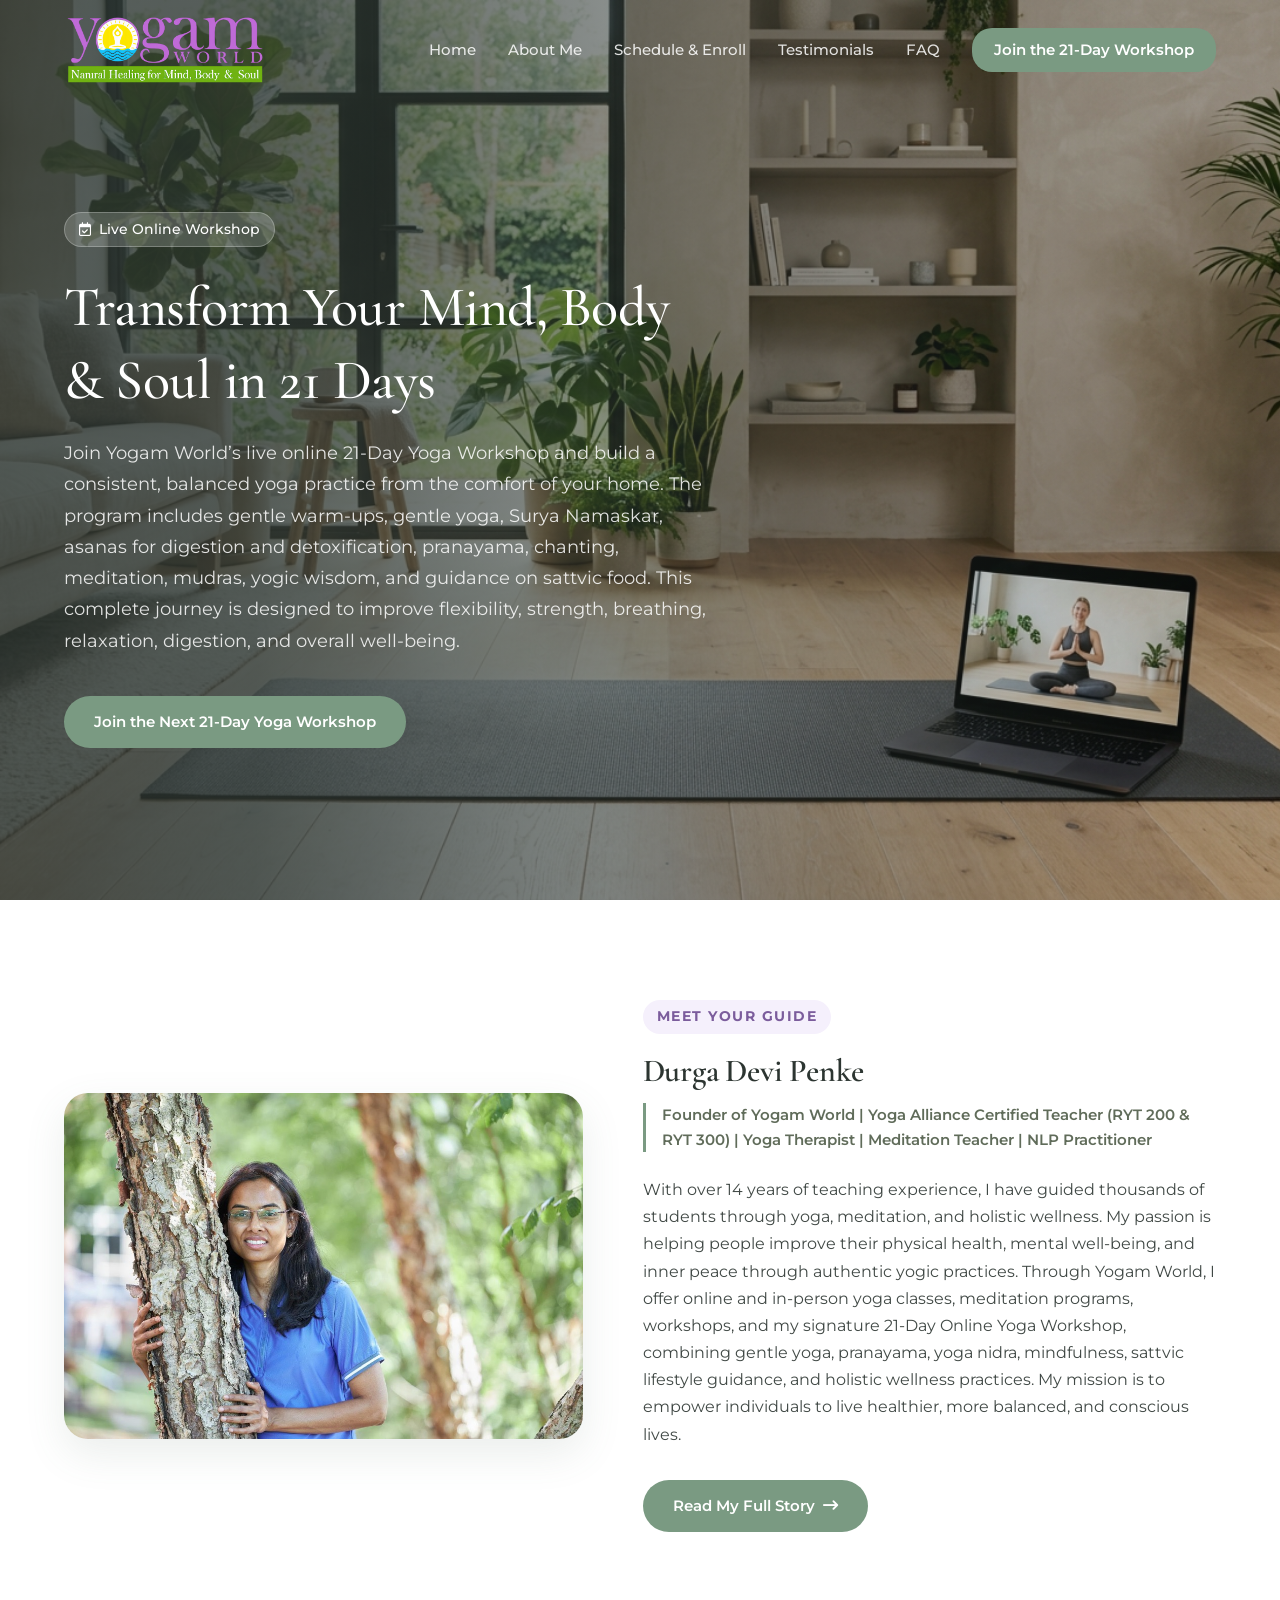
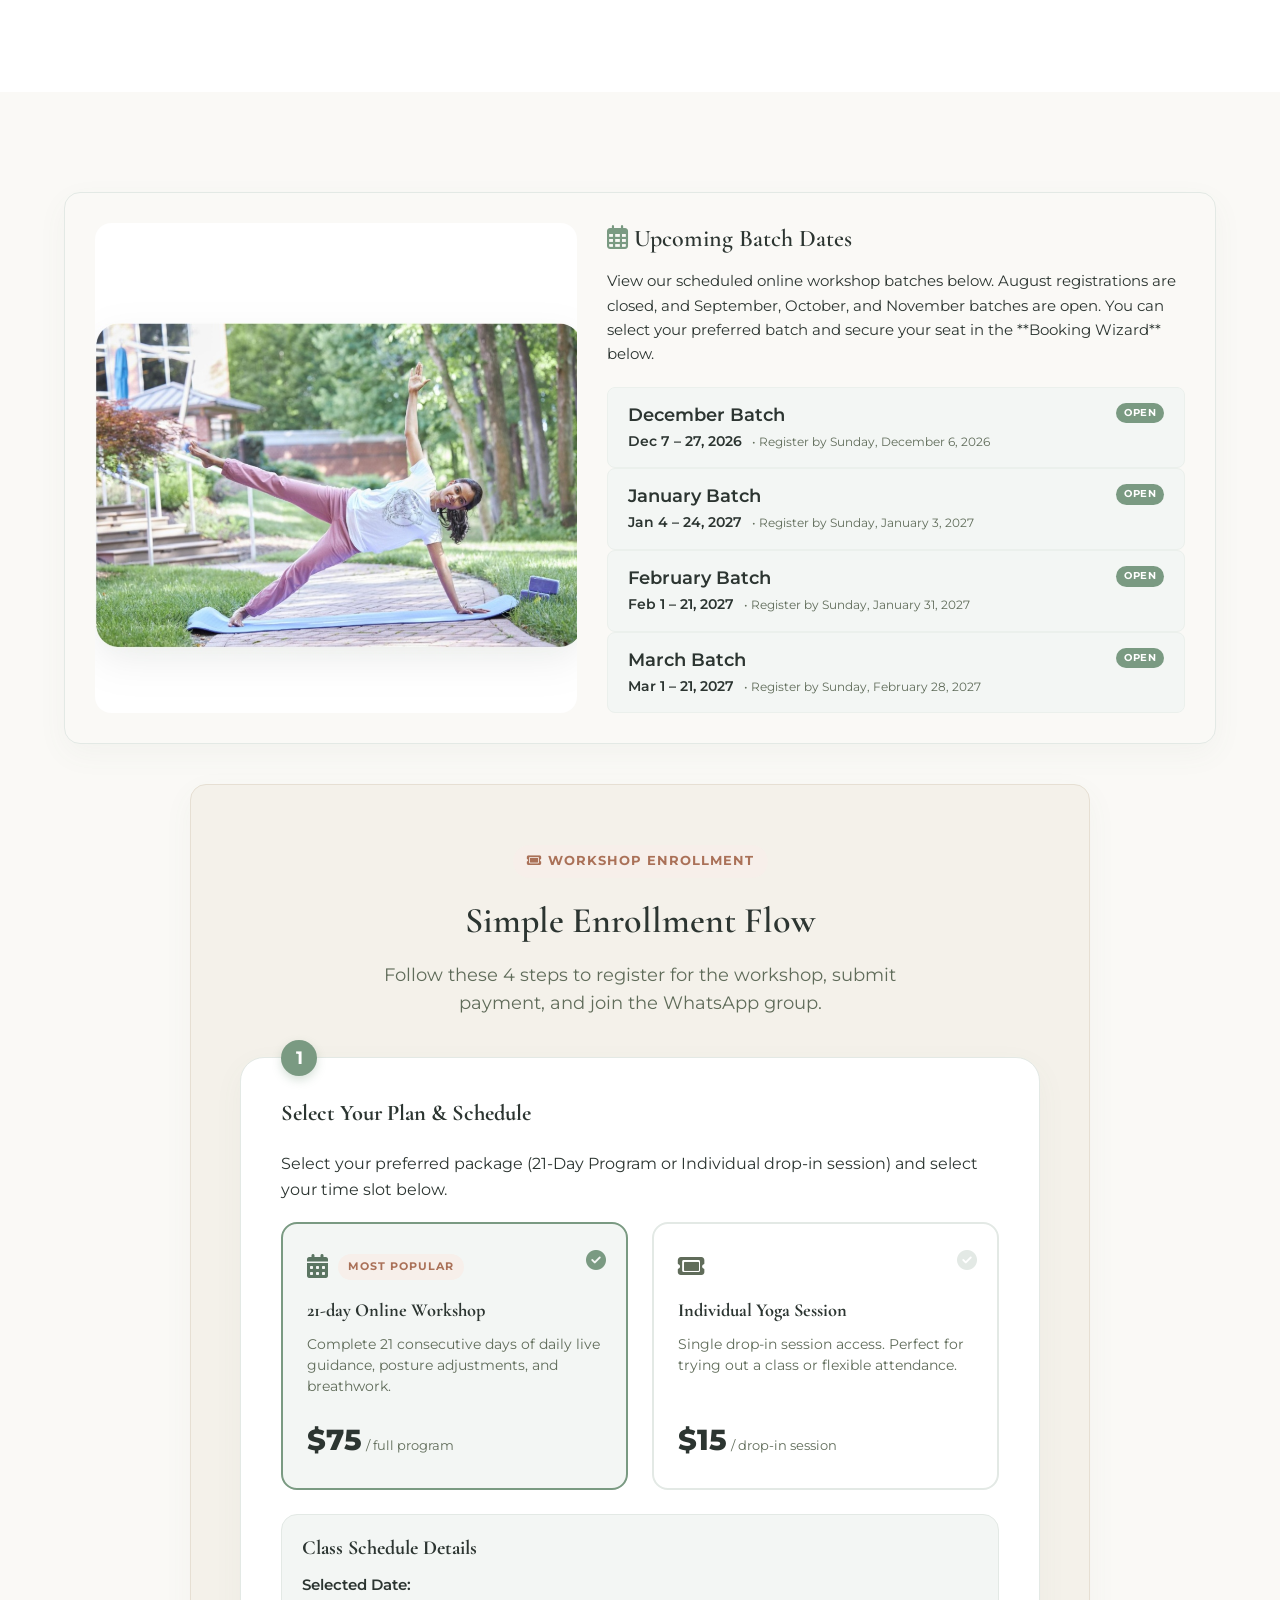
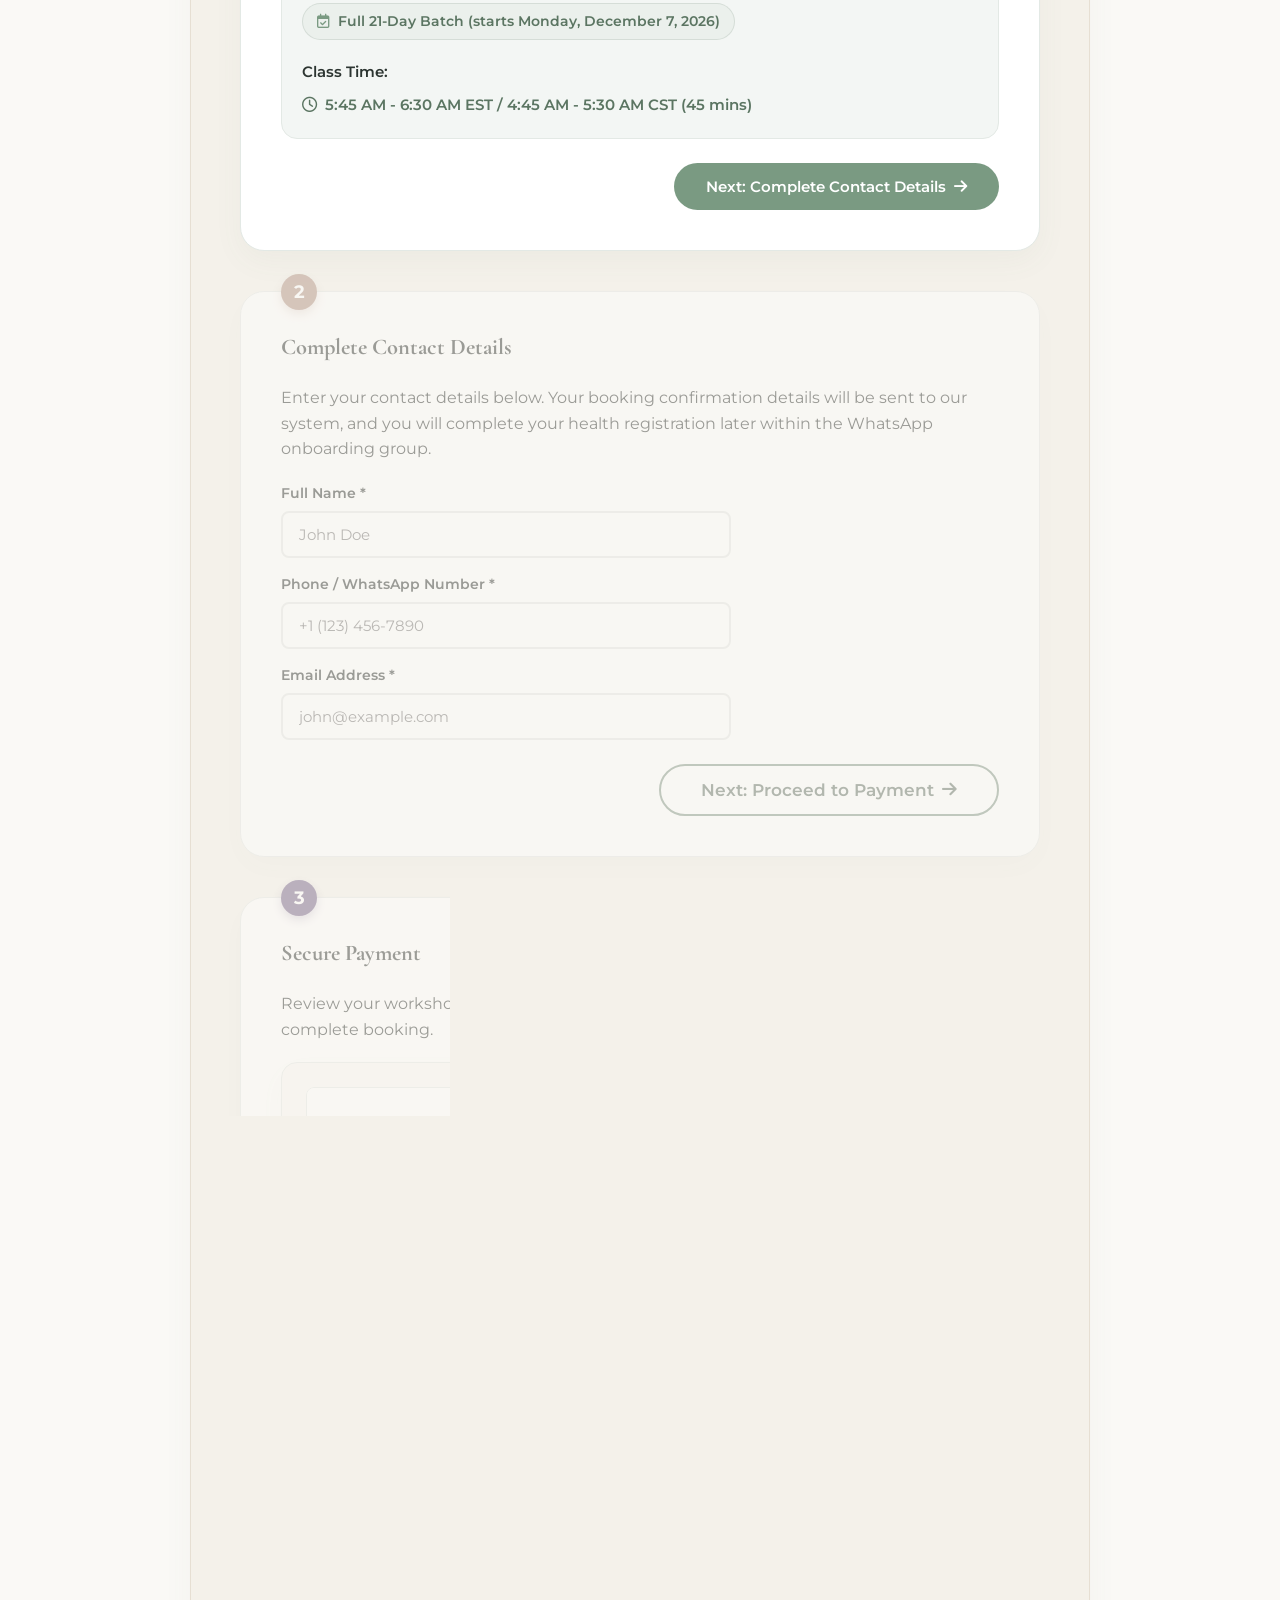
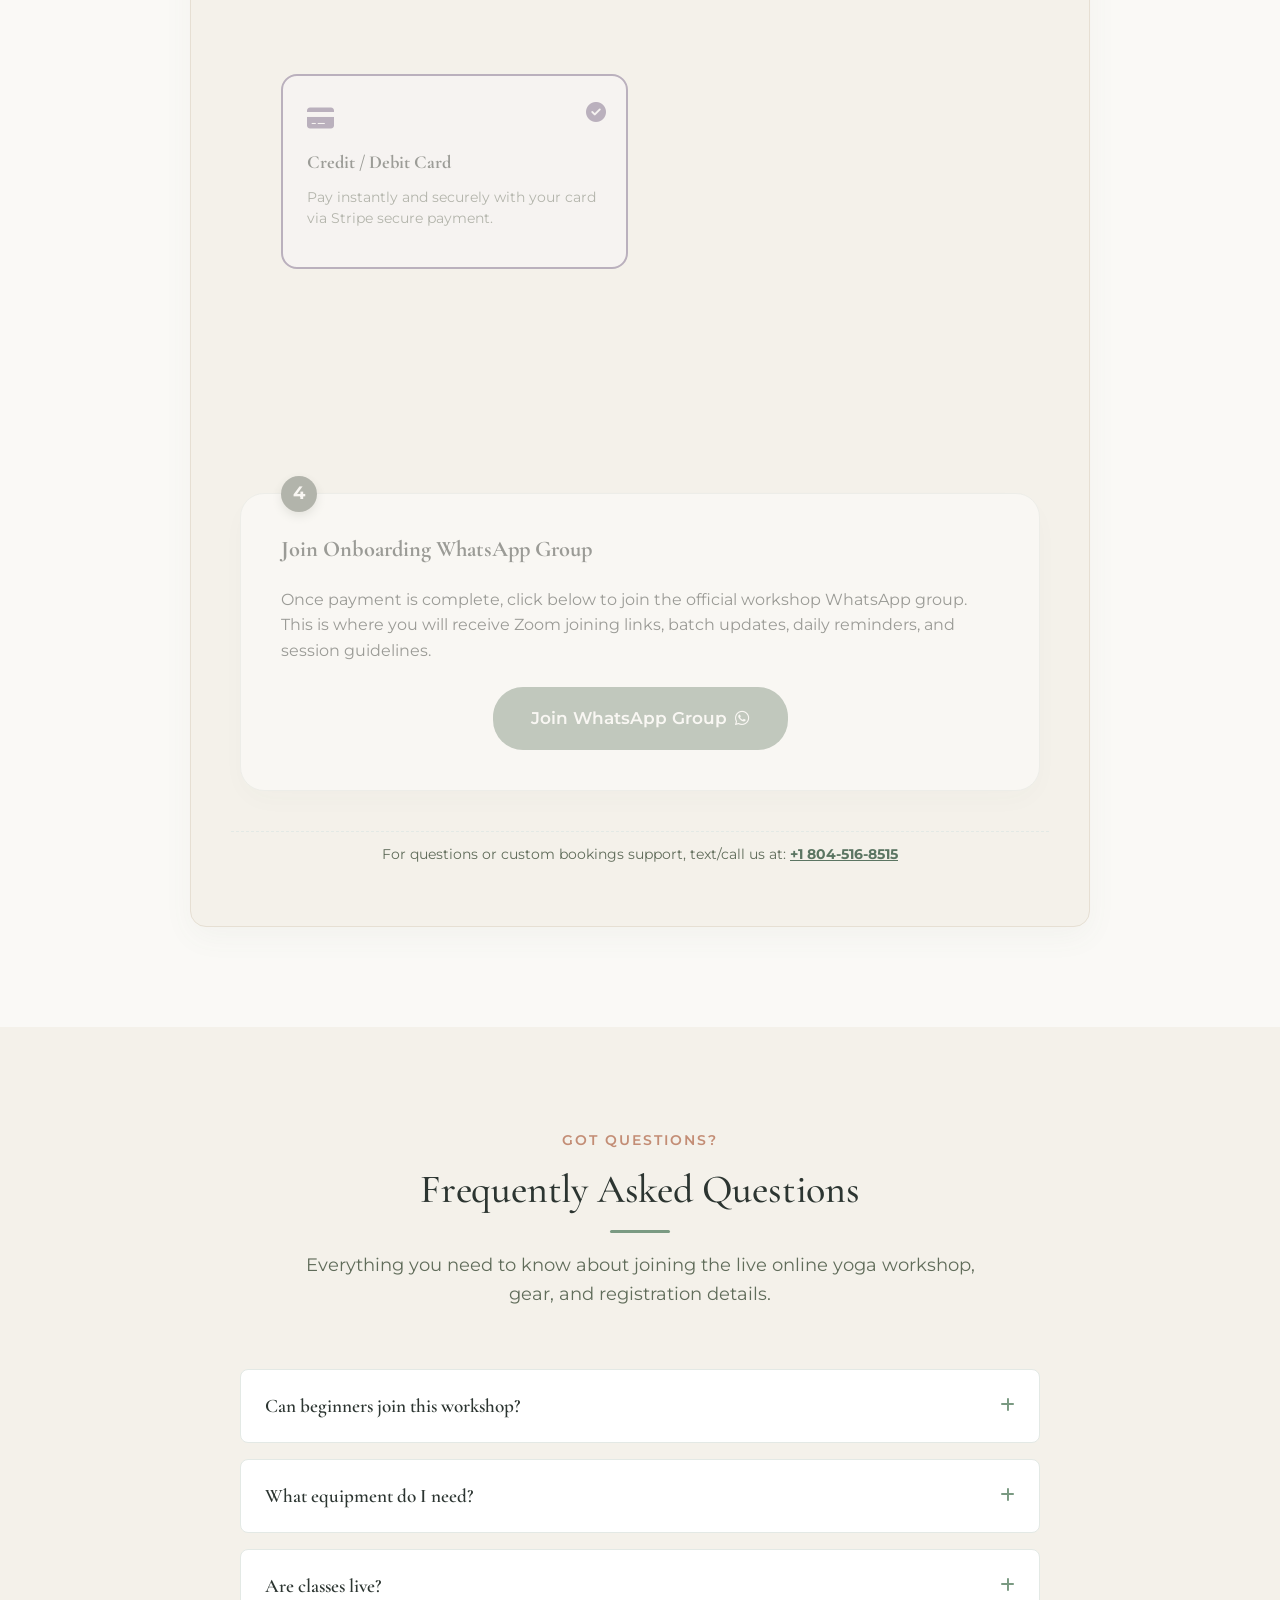
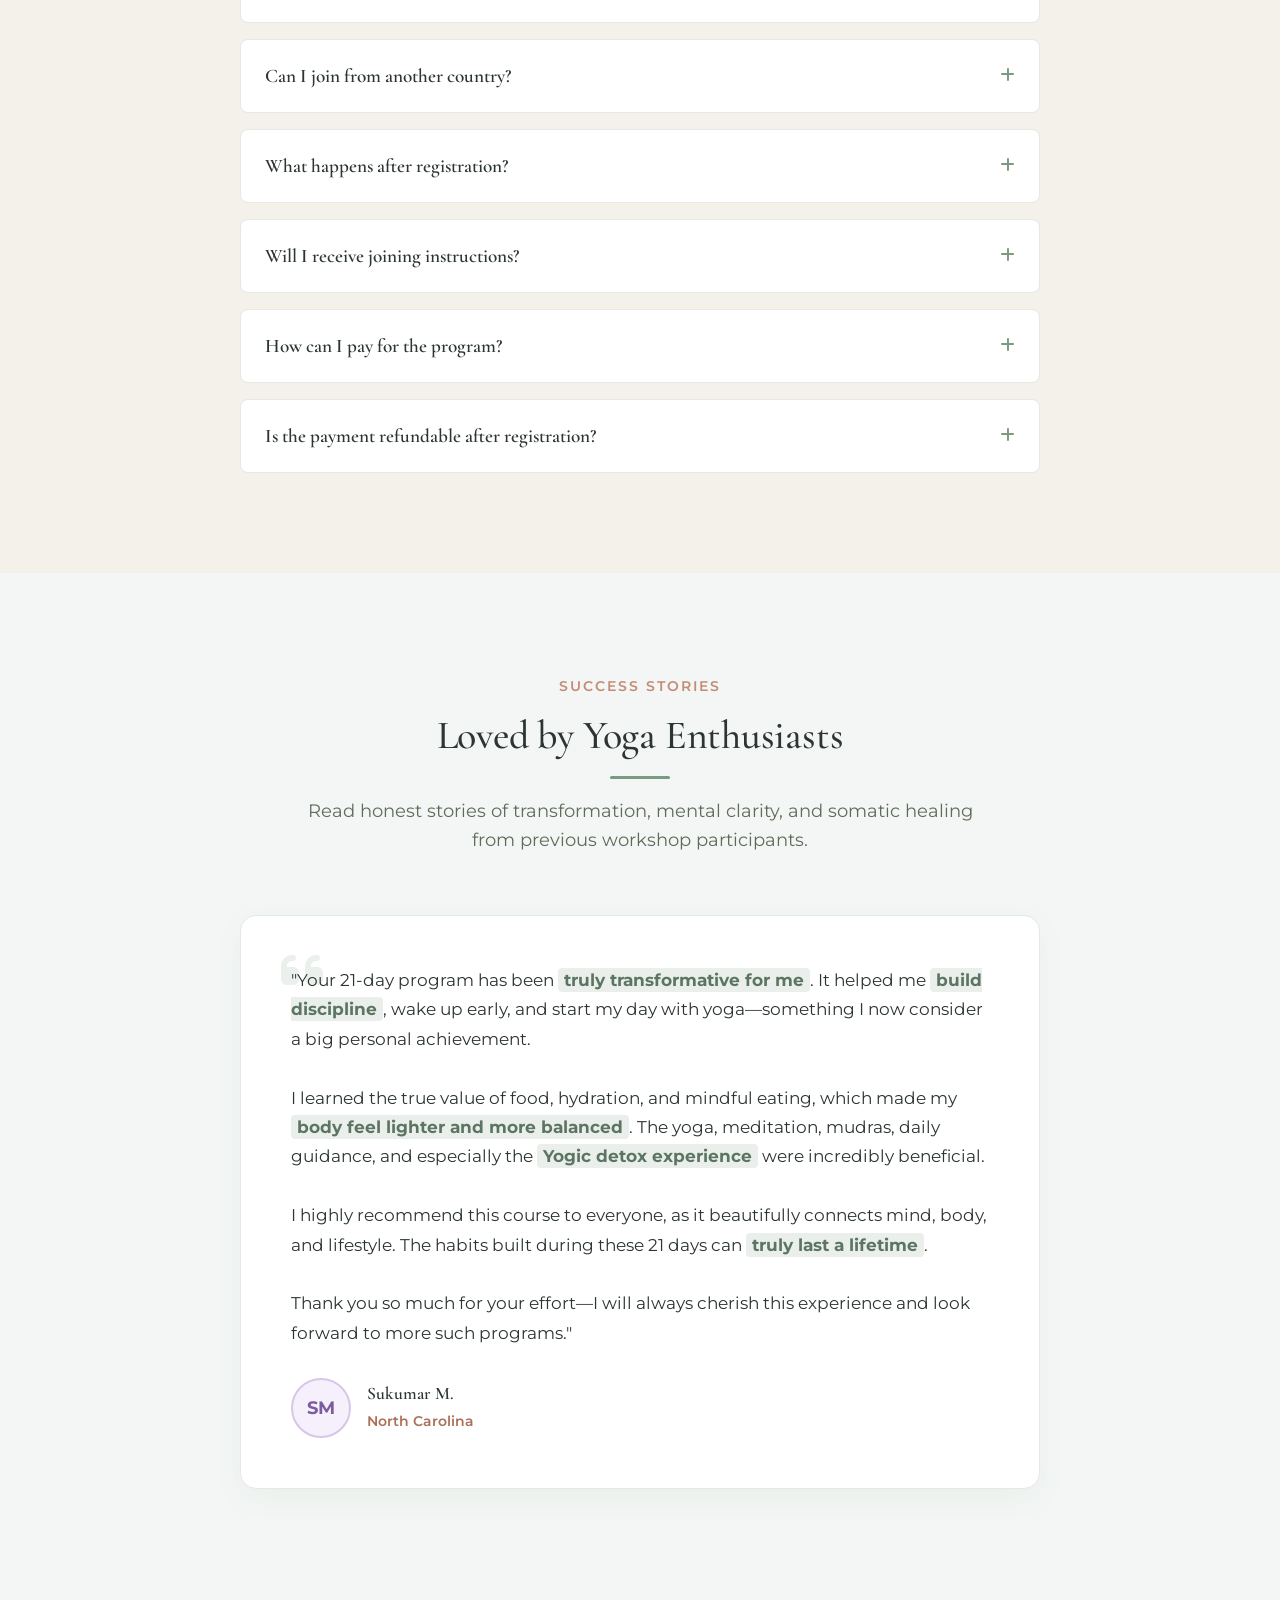
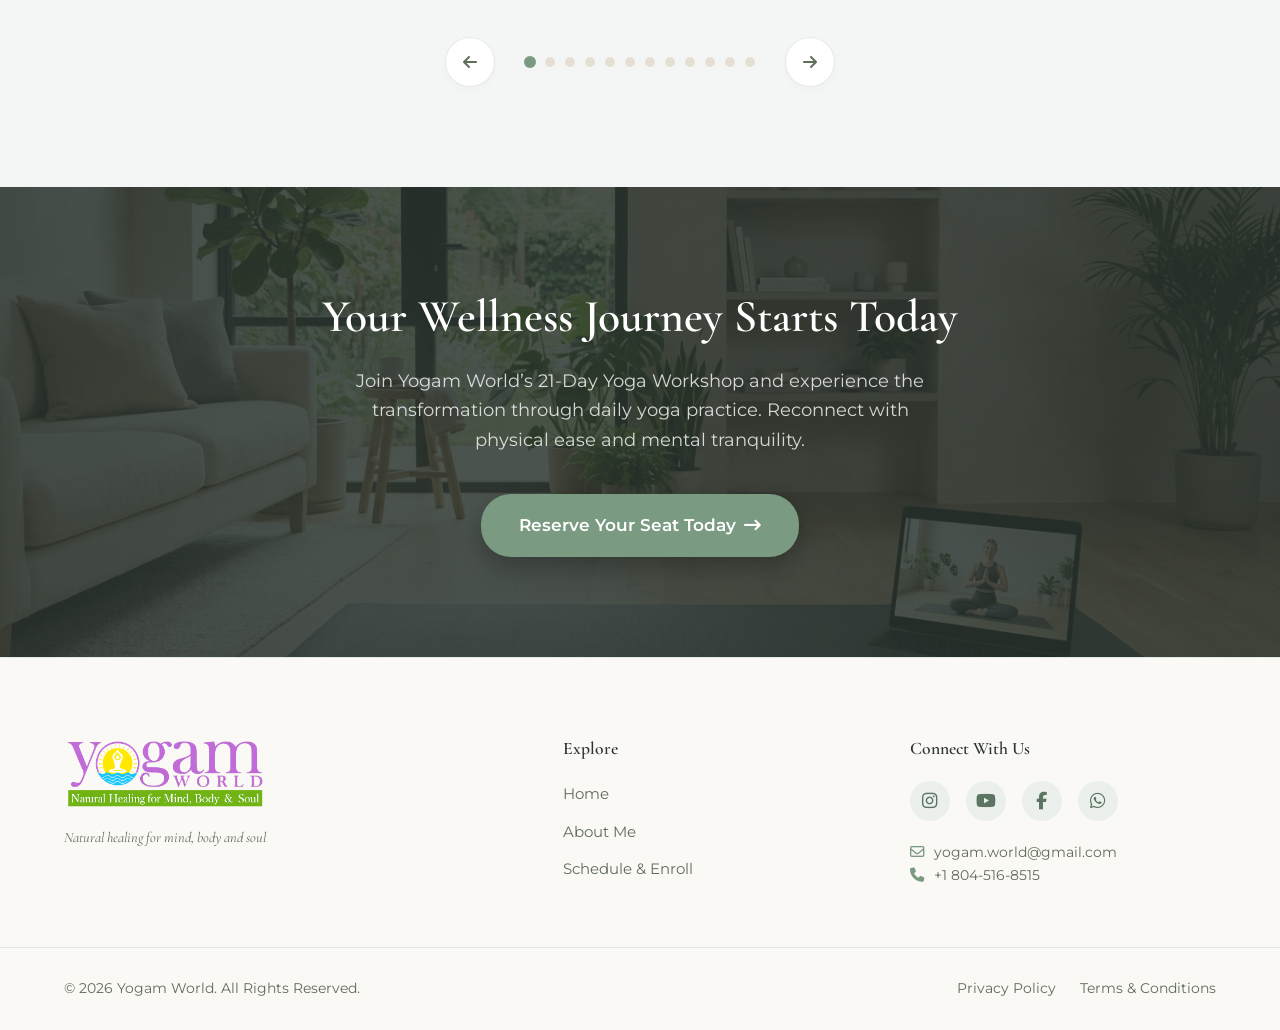
==== commit 0974440e: "Streamline review card: eliminate repeated text, clean modern price font, structured date/time/forma" ====
--- a/index.html
+++ b/index.html
@@ -30,7 +30,7 @@
     <link rel="stylesheet" href="https://cdnjs.cloudflare.com/ajax/libs/font-awesome/6.4.0/css/all.min.css">
     
     <!-- Core Style -->
-    <link rel="stylesheet" href="style.css?v=31.0">
+    <link rel="stylesheet" href="style.css?v=32.0">
 </head>
 <body>
 
@@ -286,43 +286,46 @@
                             <!-- Prominent Pre-Payment Workshop Overview & Order Review Card -->
                             <div class="checkout-review-card" id="checkout-review-card">
                                 <div class="checkout-review-media">
-                                    <img src="assets/durga-devi-yoga-pose.jpg" alt="21-Day Yoga Workshop" class="checkout-review-img" id="review-card-img">
+                                    <img src="assets/durga-devi-yoga-pose.jpg" alt="Yoga Practice with Durga Devi" class="checkout-review-img" id="review-card-img">
                                 </div>
                                 <div class="checkout-review-info">
                                     <div class="checkout-review-header">
                                         <div>
-                                            <span class="checkout-review-badge" id="review-card-badge"><i class="fa-solid fa-sparkles"></i> 21-Day Program</span>
+                                            <span class="checkout-review-badge" id="review-card-badge"><i class="fa-solid fa-sparkles"></i> 21-Day Journey</span>
                                             <h4 class="checkout-review-title" id="review-card-title">21-Day Yoga Workshop</h4>
                                             <p class="checkout-review-subtitle" id="review-card-subtitle">A Yogic Lifestyle Journey · Move, breathe, reflect, and grow.</p>
                                         </div>
                                         <div class="checkout-review-price-wrap">
-                                            <span class="checkout-review-price" id="review-card-price">$75.00</span>
+                                            <span class="checkout-review-price" id="review-card-price">$75</span>
+                                            <span class="checkout-review-period" id="review-card-period">/ full program</span>
                                         </div>
                                     </div>
 
                                     <p class="checkout-review-desc" id="review-card-desc">
-                                        A 21-day journey combining yogic wisdom, Patanjali Yoga Sutras, asanas, Surya Namaskar, pranayama, meditation, and simple lifestyle practices. Each day brings a new theme to help you connect body, breath, mind, and everyday life—creating a deeper and more meaningful yoga practice.
+                                        A 21-day journey combining yogic wisdom, Patanjali Yoga Sutras, asanas, Surya Namaskar, pranayama, meditation, and simple lifestyle practices. Each day brings a new theme to connect body, breath, mind, and everyday life.
                                     </p>
 
-                                    <div class="checkout-review-meta">
-                                        <span class="review-meta-pill pill-theme" id="review-card-theme">
-                                            <i class="fa-solid fa-leaf"></i> 21 Days • 21 Yogic Themes • One Journey Within 🌿
-                                        </span>
-                                        <span class="review-meta-pill pill-timing">
-                                            <i class="fa-regular fa-clock"></i> 5:45 AM – 6:30 AM EST (4:45 AM – 5:30 AM CST) · 45 mins
-                                        </span>
-                                        <span class="review-meta-pill pill-date" id="review-card-dates">
-                                            <i class="fa-regular fa-calendar-check"></i> Live Interactive on Zoom
-                                        </span>
+                                    <!-- Structured details: Day, Timing, Format -->
+                                    <div class="checkout-review-details-grid">
+                                        <div class="review-detail-item">
+                                            <span class="detail-label"><i class="fa-regular fa-calendar-check" style="color: var(--color-sage);"></i> Date / Schedule</span>
+                                            <strong class="detail-val" id="review-card-dates">Upcoming Batch</strong>
+                                        </div>
+                                        <div class="review-detail-item">
+                                            <span class="detail-label"><i class="fa-regular fa-clock" style="color: var(--color-sage);"></i> Class Timings</span>
+                                            <strong class="detail-val" id="review-card-timings">5:45 AM – 6:30 AM EST (4:45 AM – 5:30 AM CST)</strong>
+                                        </div>
+                                        <div class="review-detail-item">
+                                            <span class="detail-label"><i class="fa-solid fa-video" style="color: var(--color-sage);"></i> Duration & Format</span>
+                                            <strong class="detail-val" id="review-card-format">45 Mins · Live on Zoom</strong>
+                                        </div>
                                     </div>
 
                                     <div class="checkout-review-total-bar">
-                                        <div class="review-total-row">
-                                            <span>Subtotal:</span>
-                                            <strong id="review-subtotal-val">$75.00</strong>
-                                        </div>
-                                        <div class="review-total-row final-total">
-                                            <span>Total Due:</span>
+                                        <div class="review-total-label">
+                                            <span><i class="fa-solid fa-receipt" style="color: var(--color-sage); margin-right: 8px;"></i> Total Amount</span>
+                                        </div>
+                                        <div class="review-total-val-wrap">
                                             <strong class="total-amount" id="review-total-val">$75.00</strong>
                                         </div>
                                     </div>
@@ -826,6 +829,6 @@
     </div>
 
     <!-- Core Script -->
-    <script src="main.js?v=23.0"></script>
+    <script src="main.js?v=24.0"></script>
 </body>
 </html>
--- a/style.css
+++ b/style.css
@@ -2399,21 +2399,22 @@
 
 .checkout-review-media {
     flex-shrink: 0;
-    width: 220px;
-    display: flex;
-    align-items: center;
-    justify-content: center;
+    width: 230px;
+    align-self: stretch;
+    display: flex;
+    border-radius: var(--border-radius-sm);
+    overflow: hidden;
 }
 
 .checkout-review-img {
     width: 100%;
     height: 100%;
-    min-height: 210px;
-    max-height: 270px;
+    min-height: 220px;
     object-fit: cover;
     border-radius: var(--border-radius-sm);
     border: 1px solid var(--color-border);
     box-shadow: 0 4px 15px rgba(0, 0, 0, 0.05);
+    display: block;
 }
 
 .checkout-review-info {
@@ -2468,10 +2469,22 @@
 }
 
 .checkout-review-price {
-    font-family: var(--font-heading);
-    font-size: 1.85rem;
-    font-weight: 700;
+    font-family: var(--font-body) !important;
+    font-size: 2.1rem !important;
+    font-weight: 700 !important;
     color: var(--color-sage-dark);
+    letter-spacing: -0.5px;
+    line-height: 1;
+}
+
+.checkout-review-period {
+    display: block;
+    font-family: var(--font-body);
+    font-size: 0.78rem;
+    font-weight: 600;
+    color: var(--color-text-muted);
+    text-align: right;
+    margin-top: 4px;
 }
 
 .checkout-review-desc {
@@ -2481,61 +2494,66 @@
     margin: 0 0 16px 0;
 }
 
-.checkout-review-meta {
-    display: flex;
-    flex-wrap: wrap;
-    gap: 8px;
+/* Structured detail blocks: Date, Timings, Format */
+.checkout-review-details-grid {
+    display: grid;
+    grid-template-columns: repeat(auto-fit, minmax(180px, 1fr));
+    gap: 10px;
     margin-bottom: 18px;
 }
 
-.review-meta-pill {
-    display: inline-flex;
+.review-detail-item {
+    background-color: var(--color-sage-pale);
+    border: 1px solid var(--color-border);
+    border-radius: var(--border-radius-sm);
+    padding: 10px 14px;
+    display: flex;
+    flex-direction: column;
+    gap: 4px;
+}
+
+.review-detail-item .detail-label {
+    font-size: 0.72rem;
+    font-weight: 700;
+    text-transform: uppercase;
+    letter-spacing: 0.5px;
+    color: var(--color-text-muted);
+    display: flex;
     align-items: center;
     gap: 6px;
-    font-size: 0.82rem;
+}
+
+.review-detail-item .detail-val {
+    font-family: var(--font-body);
+    font-size: 0.9rem;
     font-weight: 600;
-    padding: 6px 12px;
-    border-radius: 20px;
-    background-color: var(--color-sage-pale);
-    color: var(--color-text-dark);
-    border: 1px solid var(--color-border);
-}
-
-.review-meta-pill.pill-theme {
-    background-color: var(--color-lavender-pale);
-    color: var(--color-lavender);
-    border-color: var(--color-lavender-accent);
+    color: var(--color-text-dark);
+    line-height: 1.35;
 }
 
 .checkout-review-total-bar {
     background-color: var(--color-sage-pale);
     border-radius: var(--border-radius-sm);
-    padding: 12px 18px;
+    padding: 14px 20px;
     display: flex;
     justify-content: space-between;
     align-items: center;
-    border-top: 1px dashed var(--color-border);
-}
-
-.review-total-row {
+    border-top: 1px solid var(--color-border);
+}
+
+.review-total-label {
     font-size: 0.95rem;
-    color: var(--color-text-muted);
-}
-
-.review-total-row strong {
-    font-size: 1.05rem;
-    color: var(--color-text-dark);
-}
-
-.review-total-row.final-total {
-    font-size: 1.05rem;
-    color: var(--color-text-dark);
-}
-
-.review-total-row.final-total strong.total-amount {
-    font-size: 1.45rem;
+    font-weight: 600;
+    color: var(--color-text-dark);
+    display: flex;
+    align-items: center;
+}
+
+.total-amount {
+    font-family: var(--font-body) !important;
+    font-size: 1.55rem !important;
+    font-weight: 700 !important;
     color: var(--color-sage-dark);
-    margin-left: 8px;
 }
 
 @media (max-width: 768px) {
@@ -2547,10 +2565,11 @@
     
     .checkout-review-media {
         width: 100%;
+        height: 200px;
     }
     
     .checkout-review-img {
-        max-height: 200px;
+        height: 200px;
         width: 100%;
     }
     
@@ -2563,9 +2582,11 @@
         text-align: left;
     }
     
-    .checkout-review-total-bar {
-        flex-direction: column;
-        align-items: flex-start;
-        gap: 8px;
-    }
-}
+    .checkout-review-period {
+        text-align: left;
+    }
+    
+    .checkout-review-details-grid {
+        grid-template-columns: 1fr;
+    }
+}
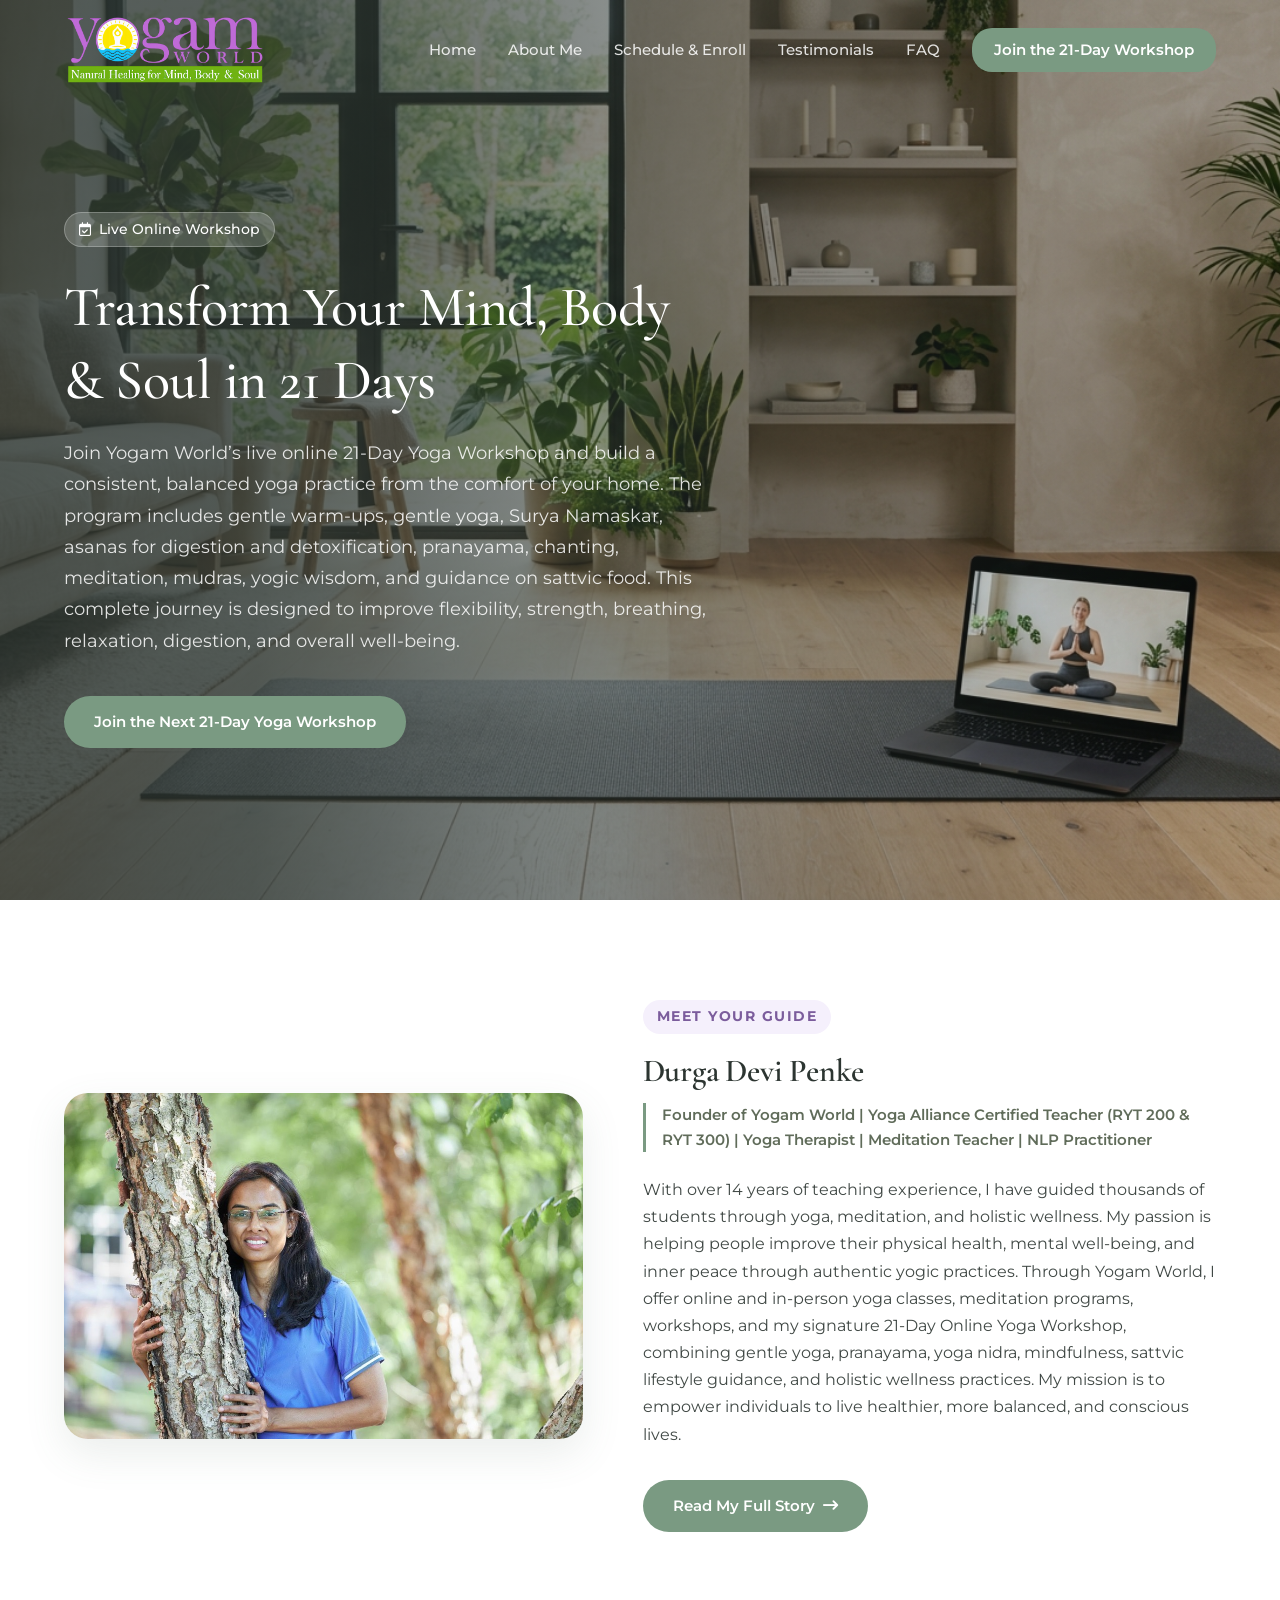
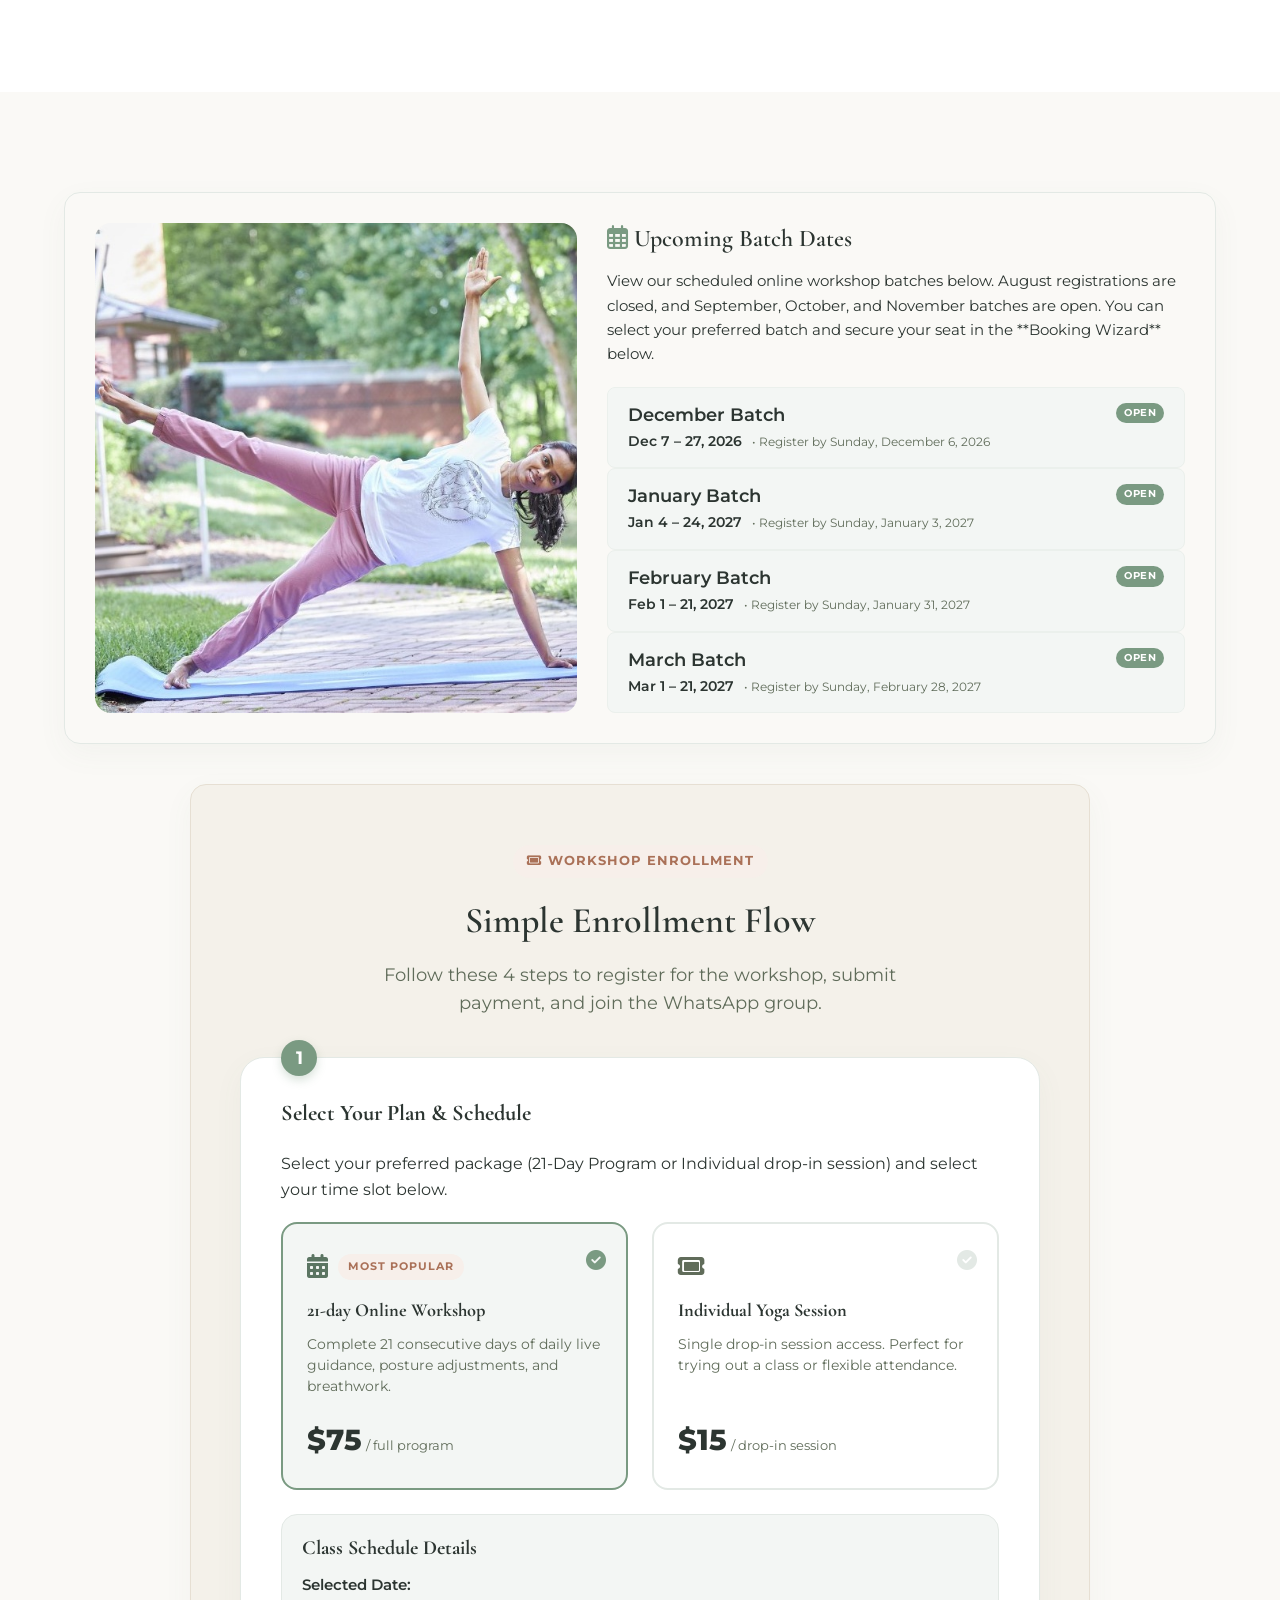
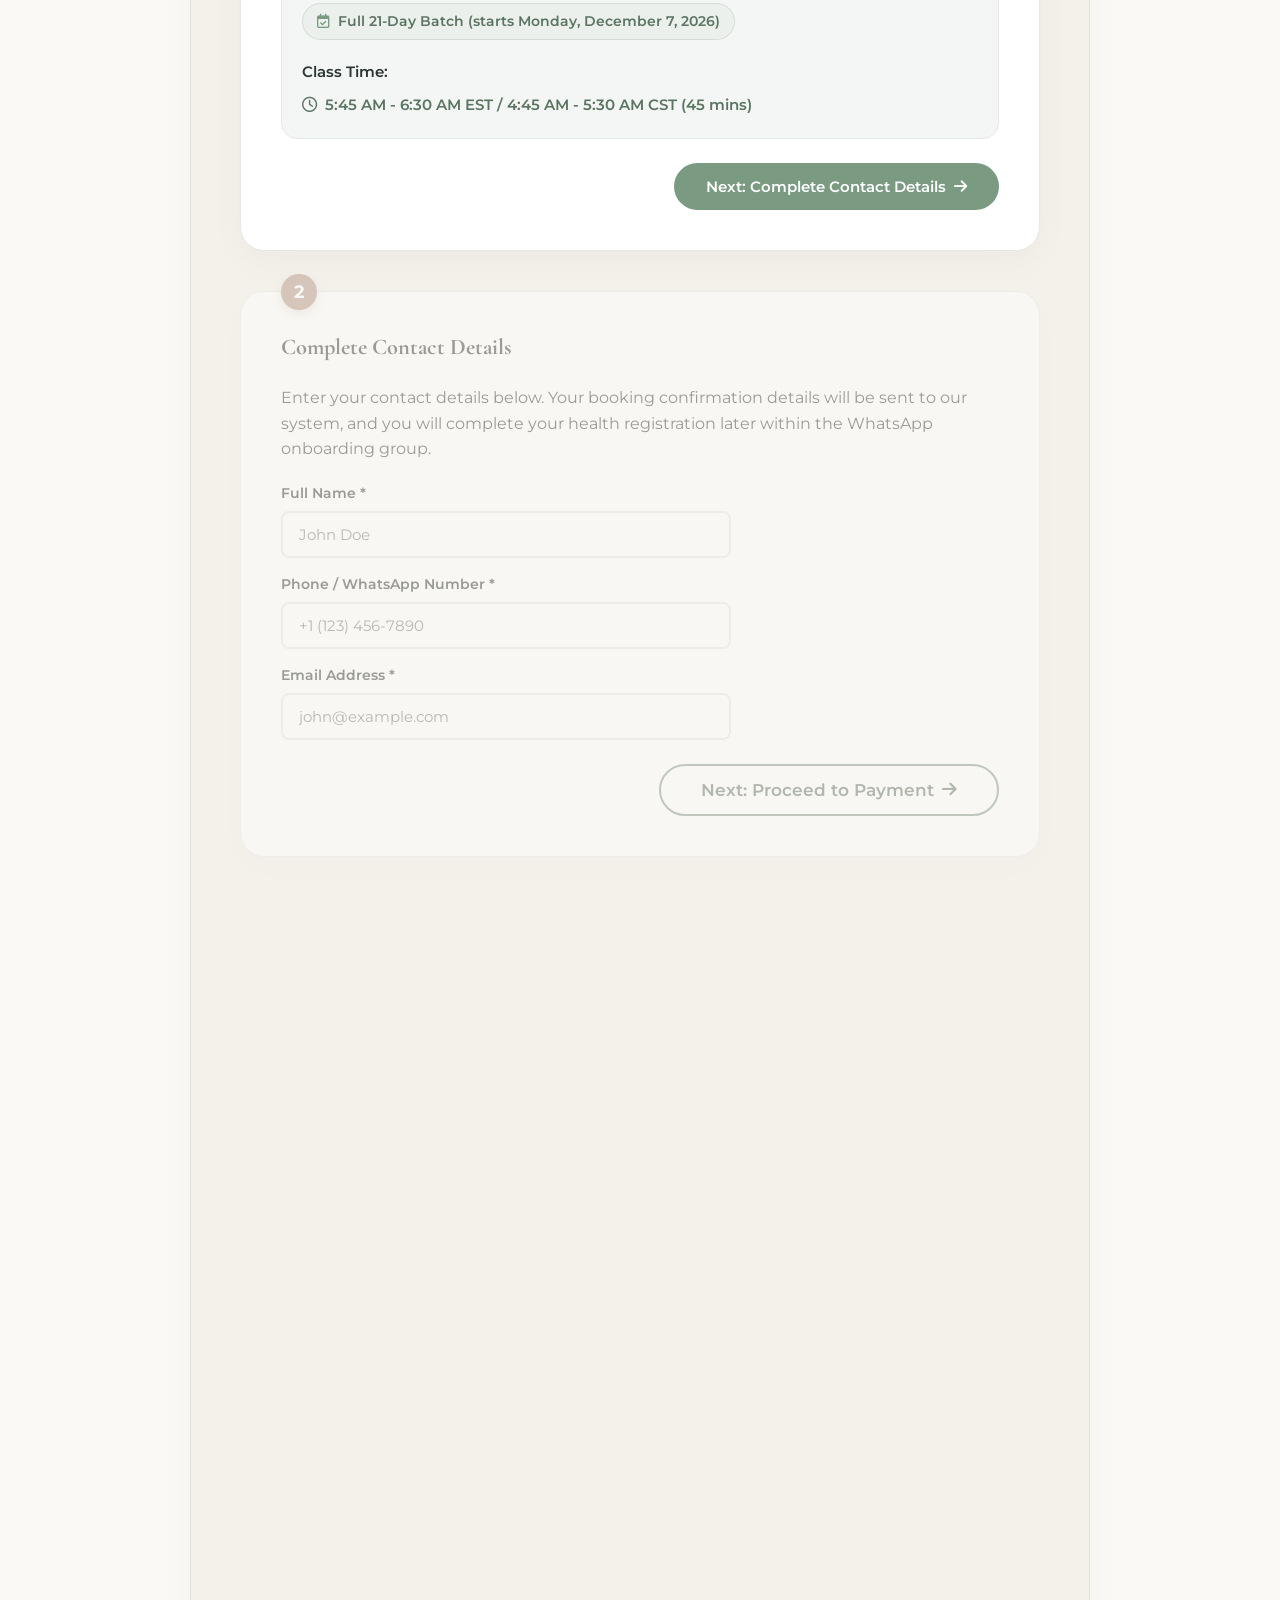
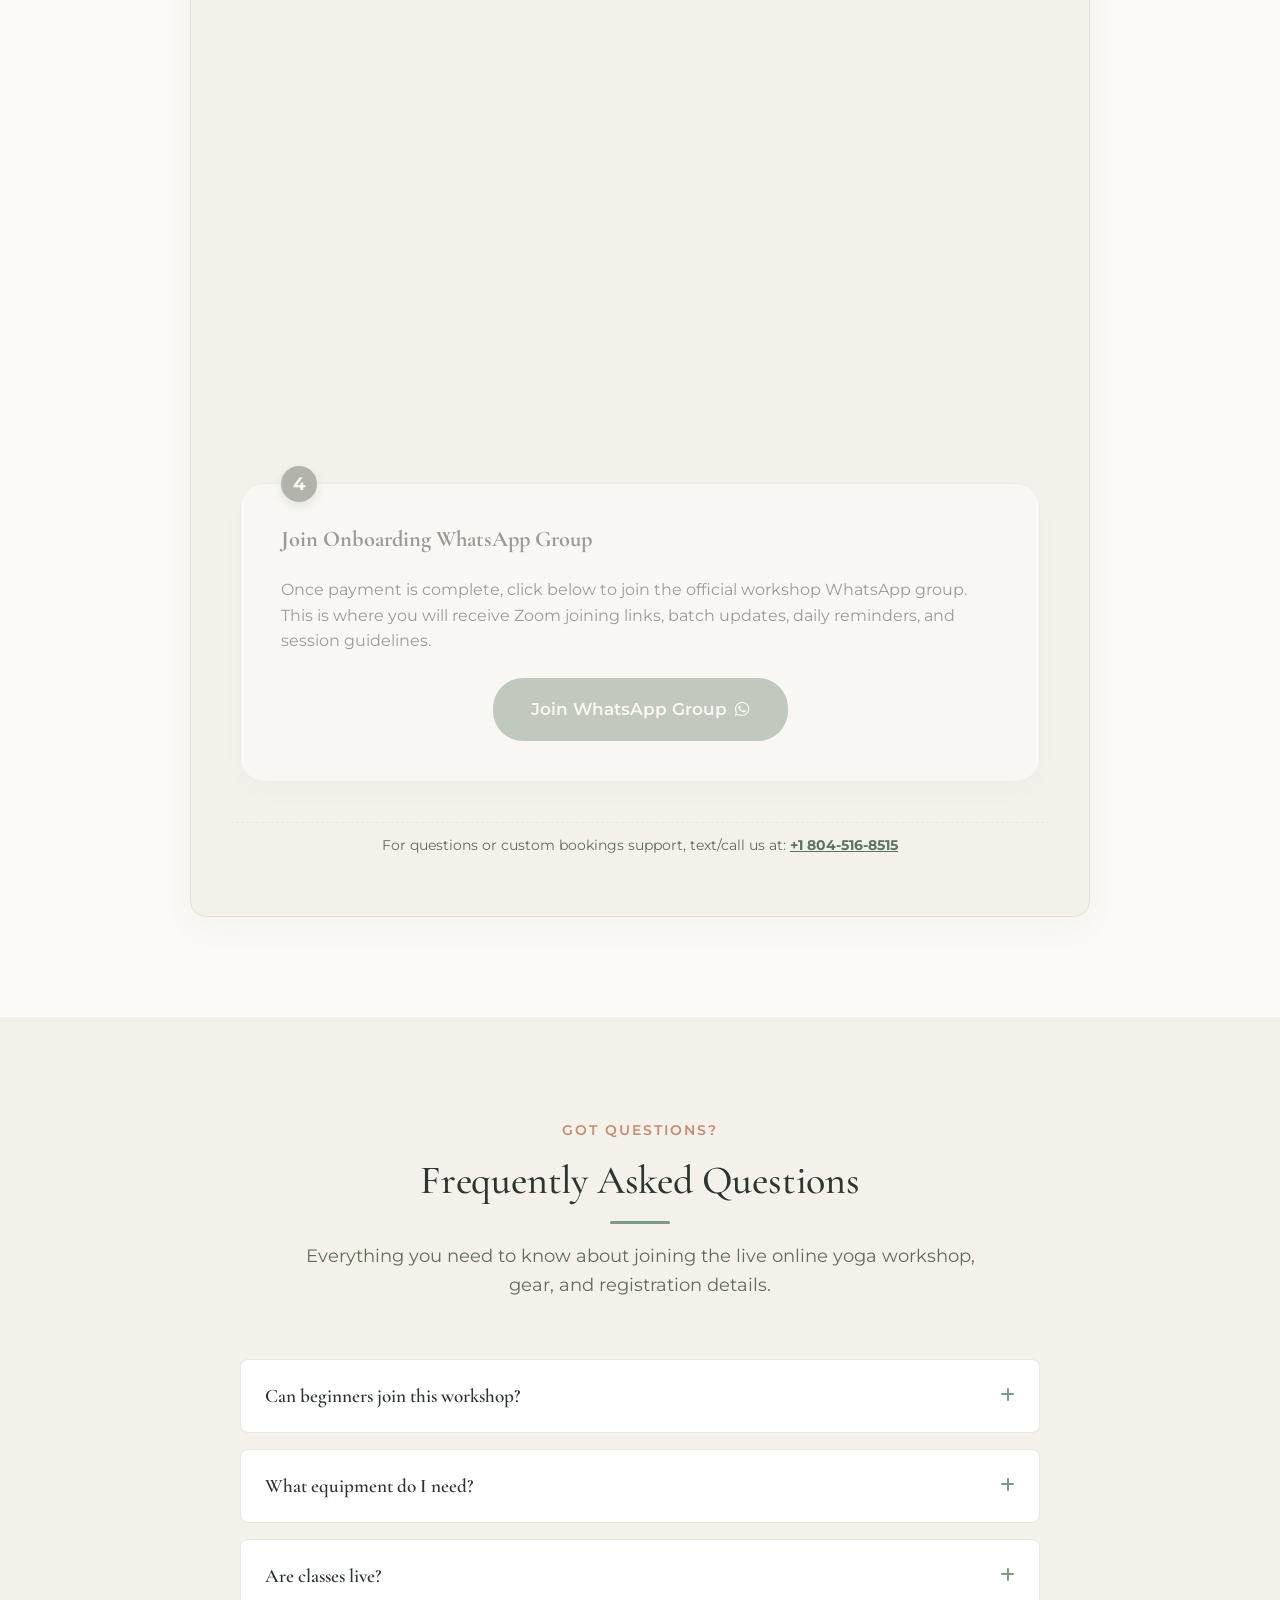
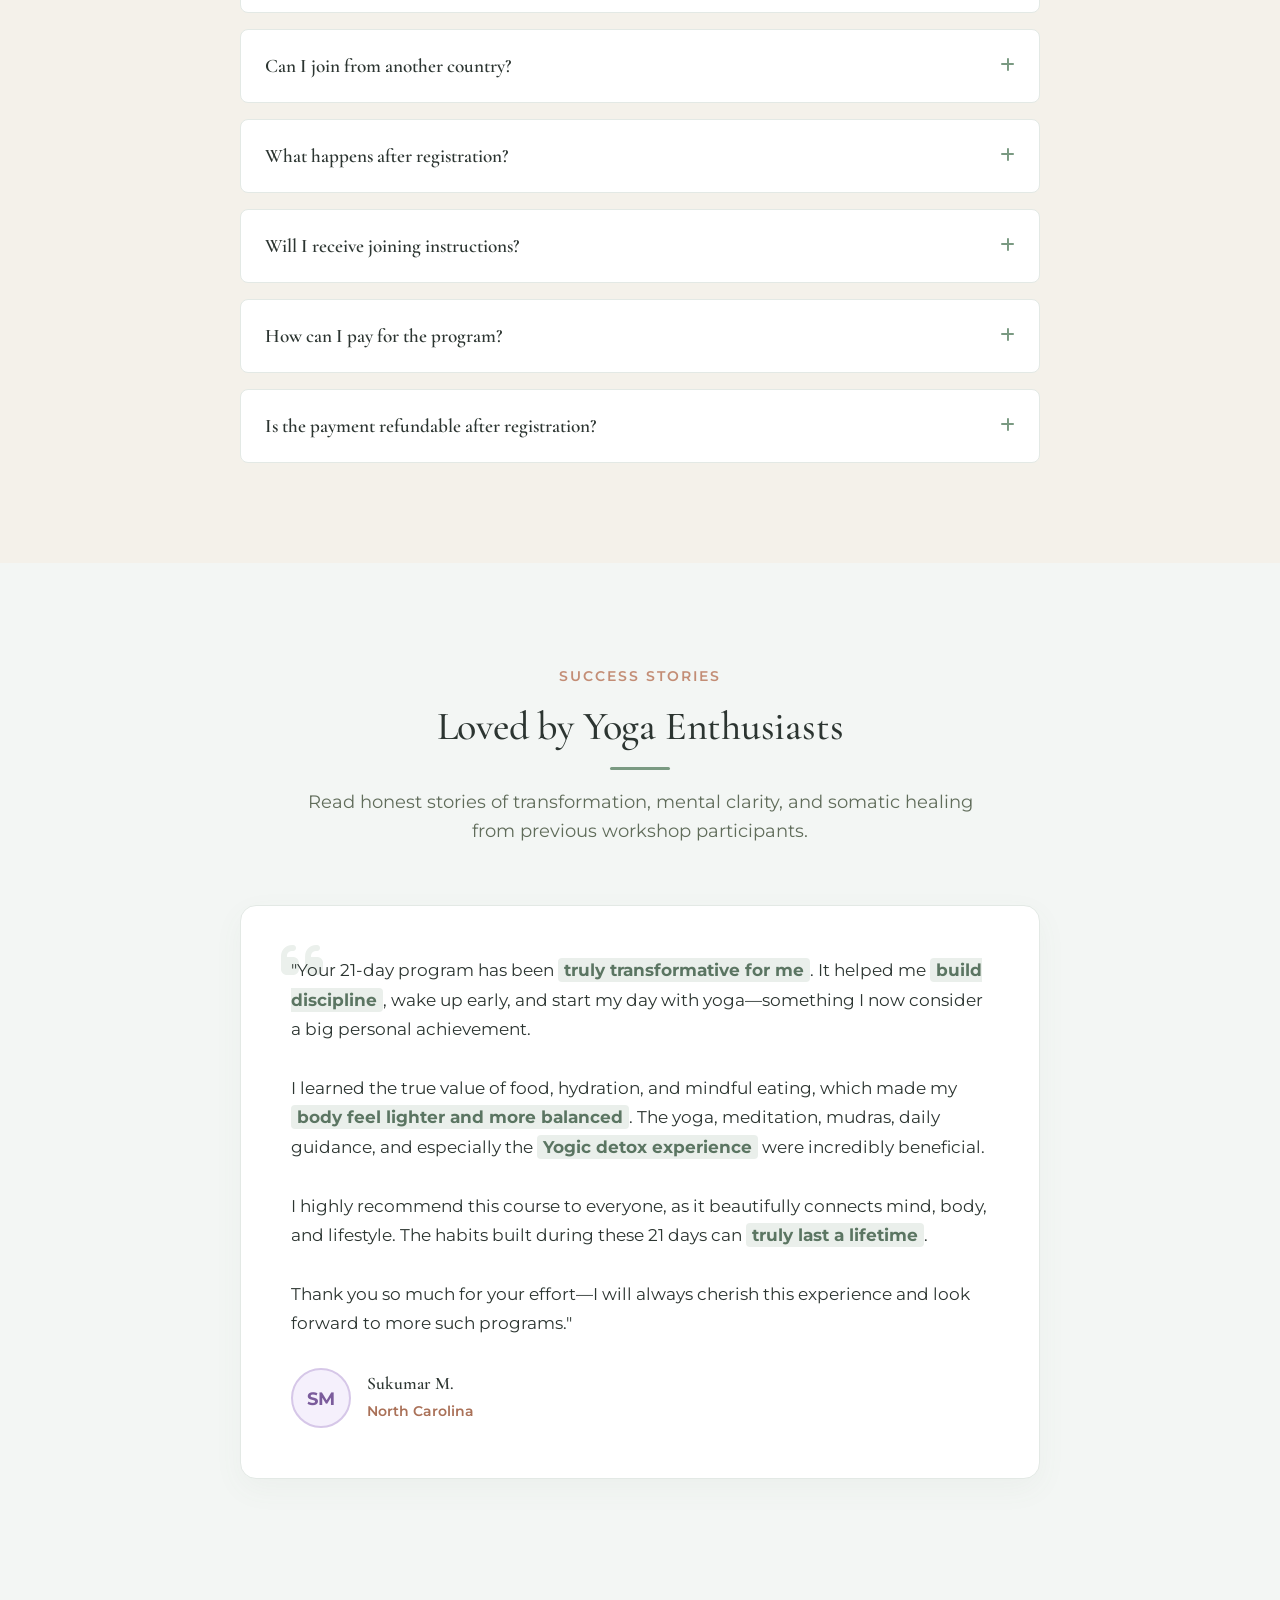
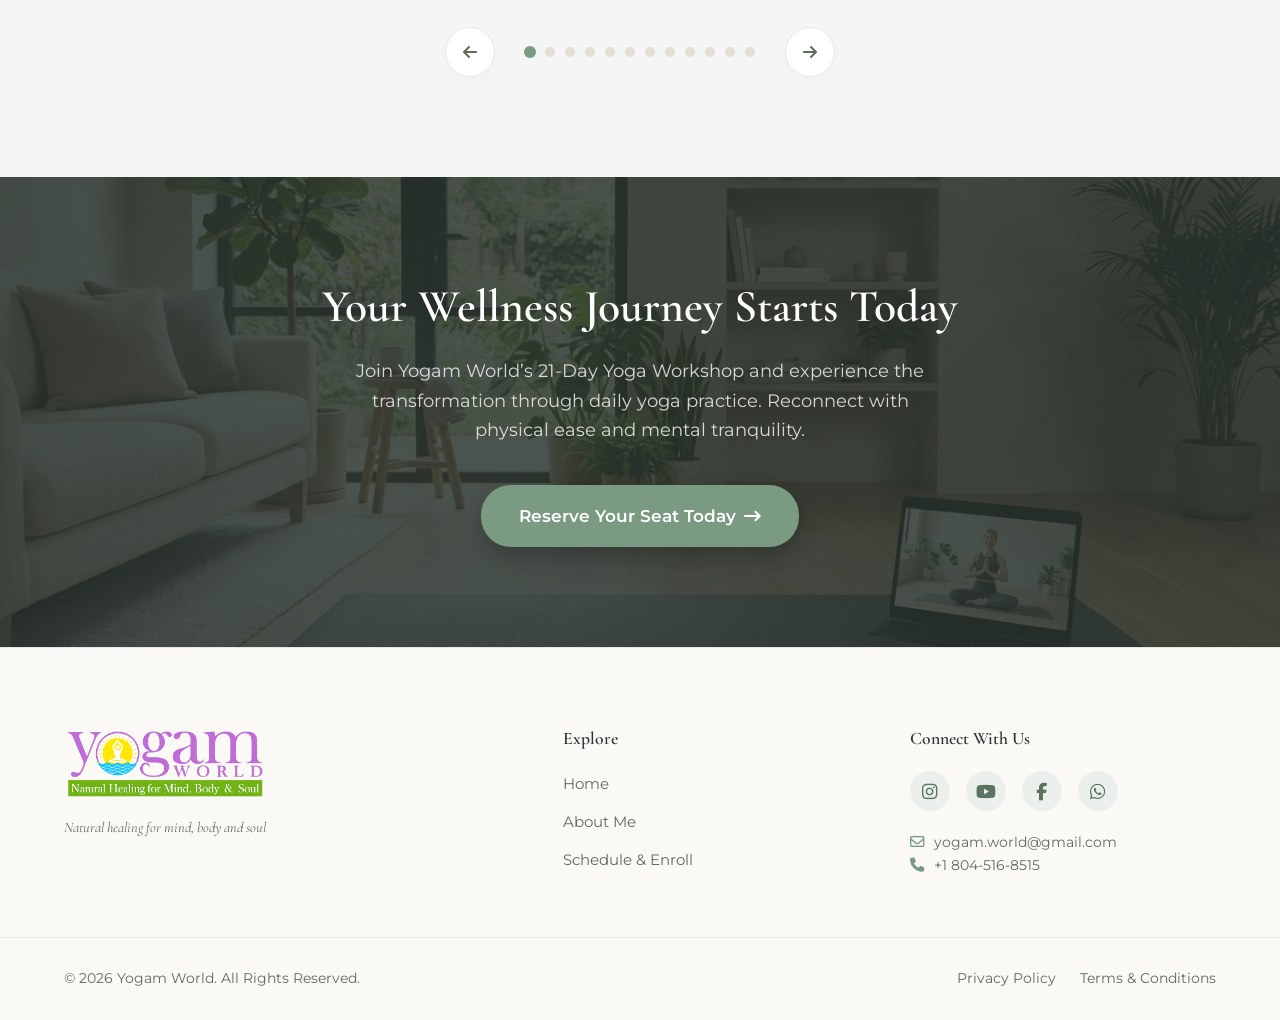
==== commit a4e62c57: "Enhance review card: full pose photo framing (no cut face/legs), full-width timing layout with unbro" ====
--- a/index.html
+++ b/index.html
@@ -30,7 +30,7 @@
     <link rel="stylesheet" href="https://cdnjs.cloudflare.com/ajax/libs/font-awesome/6.4.0/css/all.min.css">
     
     <!-- Core Style -->
-    <link rel="stylesheet" href="style.css?v=32.0">
+    <link rel="stylesheet" href="style.css?v=33.0">
 </head>
 <body>
 
@@ -285,49 +285,54 @@
                             
                             <!-- Prominent Pre-Payment Workshop Overview & Order Review Card -->
                             <div class="checkout-review-card" id="checkout-review-card">
-                                <div class="checkout-review-media">
-                                    <img src="assets/durga-devi-yoga-pose.jpg" alt="Yoga Practice with Durga Devi" class="checkout-review-img" id="review-card-img">
-                                </div>
-                                <div class="checkout-review-info">
-                                    <div class="checkout-review-header">
-                                        <div>
-                                            <span class="checkout-review-badge" id="review-card-badge"><i class="fa-solid fa-sparkles"></i> 21-Day Journey</span>
-                                            <h4 class="checkout-review-title" id="review-card-title">21-Day Yoga Workshop</h4>
-                                            <p class="checkout-review-subtitle" id="review-card-subtitle">A Yogic Lifestyle Journey · Move, breathe, reflect, and grow.</p>
+                                <div class="checkout-review-main">
+                                    <div class="checkout-review-media">
+                                        <img src="assets/durga-devi-yoga-pose.jpg?v=3" alt="Yoga Practice with Durga Devi" class="checkout-review-img" id="review-card-img">
+                                    </div>
+                                    <div class="checkout-review-info">
+                                        <div class="checkout-review-header">
+                                            <div>
+                                                <span class="checkout-review-badge" id="review-card-badge"><i class="fa-solid fa-sparkles"></i> 21-Day Journey</span>
+                                                <h4 class="checkout-review-title" id="review-card-title">21-Day Journey</h4>
+                                                <p class="checkout-review-subtitle" id="review-card-subtitle">
+                                                    A Yogic Lifestyle Journey
+                                                    <span class="sub-line2">Move, Breathe, Reflect, and Grow</span>
+                                                </p>
+                                            </div>
+                                            <div class="checkout-review-price-wrap">
+                                                <span class="checkout-review-price" id="review-card-price">$75</span>
+                                                <span class="checkout-review-period" id="review-card-period">/ full program</span>
+                                            </div>
                                         </div>
-                                        <div class="checkout-review-price-wrap">
-                                            <span class="checkout-review-price" id="review-card-price">$75</span>
-                                            <span class="checkout-review-period" id="review-card-period">/ full program</span>
-                                        </div>
-                                    </div>
-
-                                    <p class="checkout-review-desc" id="review-card-desc">
-                                        A 21-day journey combining yogic wisdom, Patanjali Yoga Sutras, asanas, Surya Namaskar, pranayama, meditation, and simple lifestyle practices. Each day brings a new theme to connect body, breath, mind, and everyday life.
-                                    </p>
-
-                                    <!-- Structured details: Day, Timing, Format -->
-                                    <div class="checkout-review-details-grid">
-                                        <div class="review-detail-item">
-                                            <span class="detail-label"><i class="fa-regular fa-calendar-check" style="color: var(--color-sage);"></i> Date / Schedule</span>
-                                            <strong class="detail-val" id="review-card-dates">Upcoming Batch</strong>
-                                        </div>
-                                        <div class="review-detail-item">
-                                            <span class="detail-label"><i class="fa-regular fa-clock" style="color: var(--color-sage);"></i> Class Timings</span>
-                                            <strong class="detail-val" id="review-card-timings">5:45 AM – 6:30 AM EST (4:45 AM – 5:30 AM CST)</strong>
-                                        </div>
-                                        <div class="review-detail-item">
-                                            <span class="detail-label"><i class="fa-solid fa-video" style="color: var(--color-sage);"></i> Duration & Format</span>
-                                            <strong class="detail-val" id="review-card-format">45 Mins · Live on Zoom</strong>
-                                        </div>
-                                    </div>
-
-                                    <div class="checkout-review-total-bar">
-                                        <div class="review-total-label">
-                                            <span><i class="fa-solid fa-receipt" style="color: var(--color-sage); margin-right: 8px;"></i> Total Amount</span>
-                                        </div>
-                                        <div class="review-total-val-wrap">
-                                            <strong class="total-amount" id="review-total-val">$75.00</strong>
-                                        </div>
+
+                                        <p class="checkout-review-desc" id="review-card-desc">
+                                            A transformative 21-day program to build strength, stamina, and flexibility while cultivating deep peace of mind. Master guided relaxation techniques, Patanjali Yoga Sutras, mindful breathwork, and meditation in daily 45-minute interactive live sessions with Durga Devi.
+                                        </p>
+                                    </div>
+                                </div>
+
+                                <!-- Structured details: Day, Timing, Format -->
+                                <div class="checkout-review-details-grid">
+                                    <div class="review-detail-item">
+                                        <span class="detail-label"><i class="fa-regular fa-calendar-check" style="color: var(--color-sage);"></i> Date / Schedule</span>
+                                        <strong class="detail-val" id="review-card-dates">Upcoming Batch</strong>
+                                    </div>
+                                    <div class="review-detail-item">
+                                        <span class="detail-label"><i class="fa-solid fa-video" style="color: var(--color-sage);"></i> Duration & Format</span>
+                                        <strong class="detail-val" id="review-card-format">45 Minutes Daily · Live on Zoom</strong>
+                                    </div>
+                                    <div class="review-detail-item review-detail-timings">
+                                        <span class="detail-label"><i class="fa-regular fa-clock" style="color: var(--color-sage);"></i> Class Timings</span>
+                                        <strong class="detail-val" id="review-card-timings">5:45 AM – 6:30 AM EST <span class="timing-alt">(4:45 AM – 5:30 AM CST)</span></strong>
+                                    </div>
+                                </div>
+
+                                <div class="checkout-review-total-bar">
+                                    <div class="review-total-label">
+                                        <span><i class="fa-solid fa-receipt" style="color: var(--color-sage); margin-right: 8px;"></i> Total Amount</span>
+                                    </div>
+                                    <div class="review-total-val-wrap">
+                                        <strong class="total-amount" id="review-total-val">$75.00</strong>
                                     </div>
                                 </div>
                             </div>
@@ -829,6 +834,6 @@
     </div>
 
     <!-- Core Script -->
-    <script src="main.js?v=24.0"></script>
+    <script src="main.js?v=25.0"></script>
 </body>
 </html>
--- a/style.css
+++ b/style.css
@@ -2387,7 +2387,8 @@
     padding: 24px;
     margin-bottom: 24px;
     display: flex;
-    gap: 24px;
+    flex-direction: column;
+    gap: 18px;
     box-shadow: var(--shadow-soft);
     transition: var(--transition-smooth);
 }
@@ -2397,31 +2398,37 @@
     border-color: var(--color-sage-light);
 }
 
+.checkout-review-main {
+    display: flex;
+    gap: 24px;
+    align-items: flex-start;
+}
+
 .checkout-review-media {
     flex-shrink: 0;
-    width: 230px;
-    align-self: stretch;
-    display: flex;
+    width: 260px;
     border-radius: var(--border-radius-sm);
     overflow: hidden;
+    background-color: var(--color-sage-pale);
+    border: 1px solid var(--color-border);
+    box-shadow: 0 4px 15px rgba(0, 0, 0, 0.05);
 }
 
 .checkout-review-img {
     width: 100%;
-    height: 100%;
-    min-height: 220px;
+    height: auto;
+    aspect-ratio: 1.21 / 1;
     object-fit: cover;
-    border-radius: var(--border-radius-sm);
-    border: 1px solid var(--color-border);
-    box-shadow: 0 4px 15px rgba(0, 0, 0, 0.05);
+    object-position: center;
     display: block;
 }
 
 .checkout-review-info {
     flex: 1;
+    min-width: 0;
     display: flex;
     flex-direction: column;
-    justify-content: space-between;
+    justify-content: flex-start;
 }
 
 .checkout-review-header {
@@ -2429,7 +2436,7 @@
     justify-content: space-between;
     align-items: flex-start;
     gap: 15px;
-    margin-bottom: 12px;
+    margin-bottom: 8px;
 }
 
 .checkout-review-badge {
@@ -2449,7 +2456,7 @@
 
 .checkout-review-title {
     font-family: var(--font-heading);
-    font-size: 1.65rem;
+    font-size: 1.75rem;
     font-weight: 700;
     color: var(--color-text-dark);
     margin: 0 0 4px 0;
@@ -2457,10 +2464,20 @@
 }
 
 .checkout-review-subtitle {
-    font-size: 0.95rem;
+    font-size: 0.96rem;
     font-weight: 600;
     color: var(--color-sage-dark);
     margin: 0;
+    line-height: 1.4;
+}
+
+.checkout-review-subtitle .sub-line2 {
+    display: block;
+    font-size: 0.88rem;
+    font-weight: 500;
+    color: var(--color-text-muted);
+    margin-top: 2px;
+    letter-spacing: 0.2px;
 }
 
 .checkout-review-price-wrap {
@@ -2488,28 +2505,31 @@
 }
 
 .checkout-review-desc {
-    font-size: 0.95rem;
-    line-height: 1.65;
-    color: var(--color-text-dark);
-    margin: 0 0 16px 0;
+    font-size: 0.92rem;
+    line-height: 1.6;
+    color: var(--color-text-dark);
+    margin: 8px 0 0 0;
 }
 
 /* Structured detail blocks: Date, Timings, Format */
 .checkout-review-details-grid {
     display: grid;
-    grid-template-columns: repeat(auto-fit, minmax(180px, 1fr));
-    gap: 10px;
-    margin-bottom: 18px;
+    grid-template-columns: 1fr 1fr;
+    gap: 12px;
 }
 
 .review-detail-item {
     background-color: var(--color-sage-pale);
     border: 1px solid var(--color-border);
     border-radius: var(--border-radius-sm);
-    padding: 10px 14px;
+    padding: 12px 16px;
     display: flex;
     flex-direction: column;
     gap: 4px;
+}
+
+.review-detail-timings {
+    grid-column: 1 / -1;
 }
 
 .review-detail-item .detail-label {
@@ -2525,10 +2545,17 @@
 
 .review-detail-item .detail-val {
     font-family: var(--font-body);
-    font-size: 0.9rem;
+    font-size: 0.92rem;
     font-weight: 600;
     color: var(--color-text-dark);
     line-height: 1.35;
+}
+
+.timing-alt {
+    color: var(--color-text-muted);
+    font-weight: 500;
+    margin-left: 8px;
+    white-space: nowrap;
 }
 
 .checkout-review-total-bar {
@@ -2558,19 +2585,19 @@
 
 @media (max-width: 768px) {
     .checkout-review-card {
-        flex-direction: column;
         padding: 18px;
         gap: 16px;
     }
     
+    .checkout-review-main {
+        flex-direction: column;
+        gap: 16px;
+    }
+    
     .checkout-review-media {
         width: 100%;
-        height: 200px;
-    }
-    
-    .checkout-review-img {
-        height: 200px;
-        width: 100%;
+        max-width: 340px;
+        margin: 0 auto;
     }
     
     .checkout-review-header {
@@ -2589,4 +2616,14 @@
     .checkout-review-details-grid {
         grid-template-columns: 1fr;
     }
-}
+    
+    .review-detail-timings {
+        grid-column: 1;
+    }
+    
+    .timing-alt {
+        display: block;
+        margin-left: 0;
+        margin-top: 2px;
+    }
+}
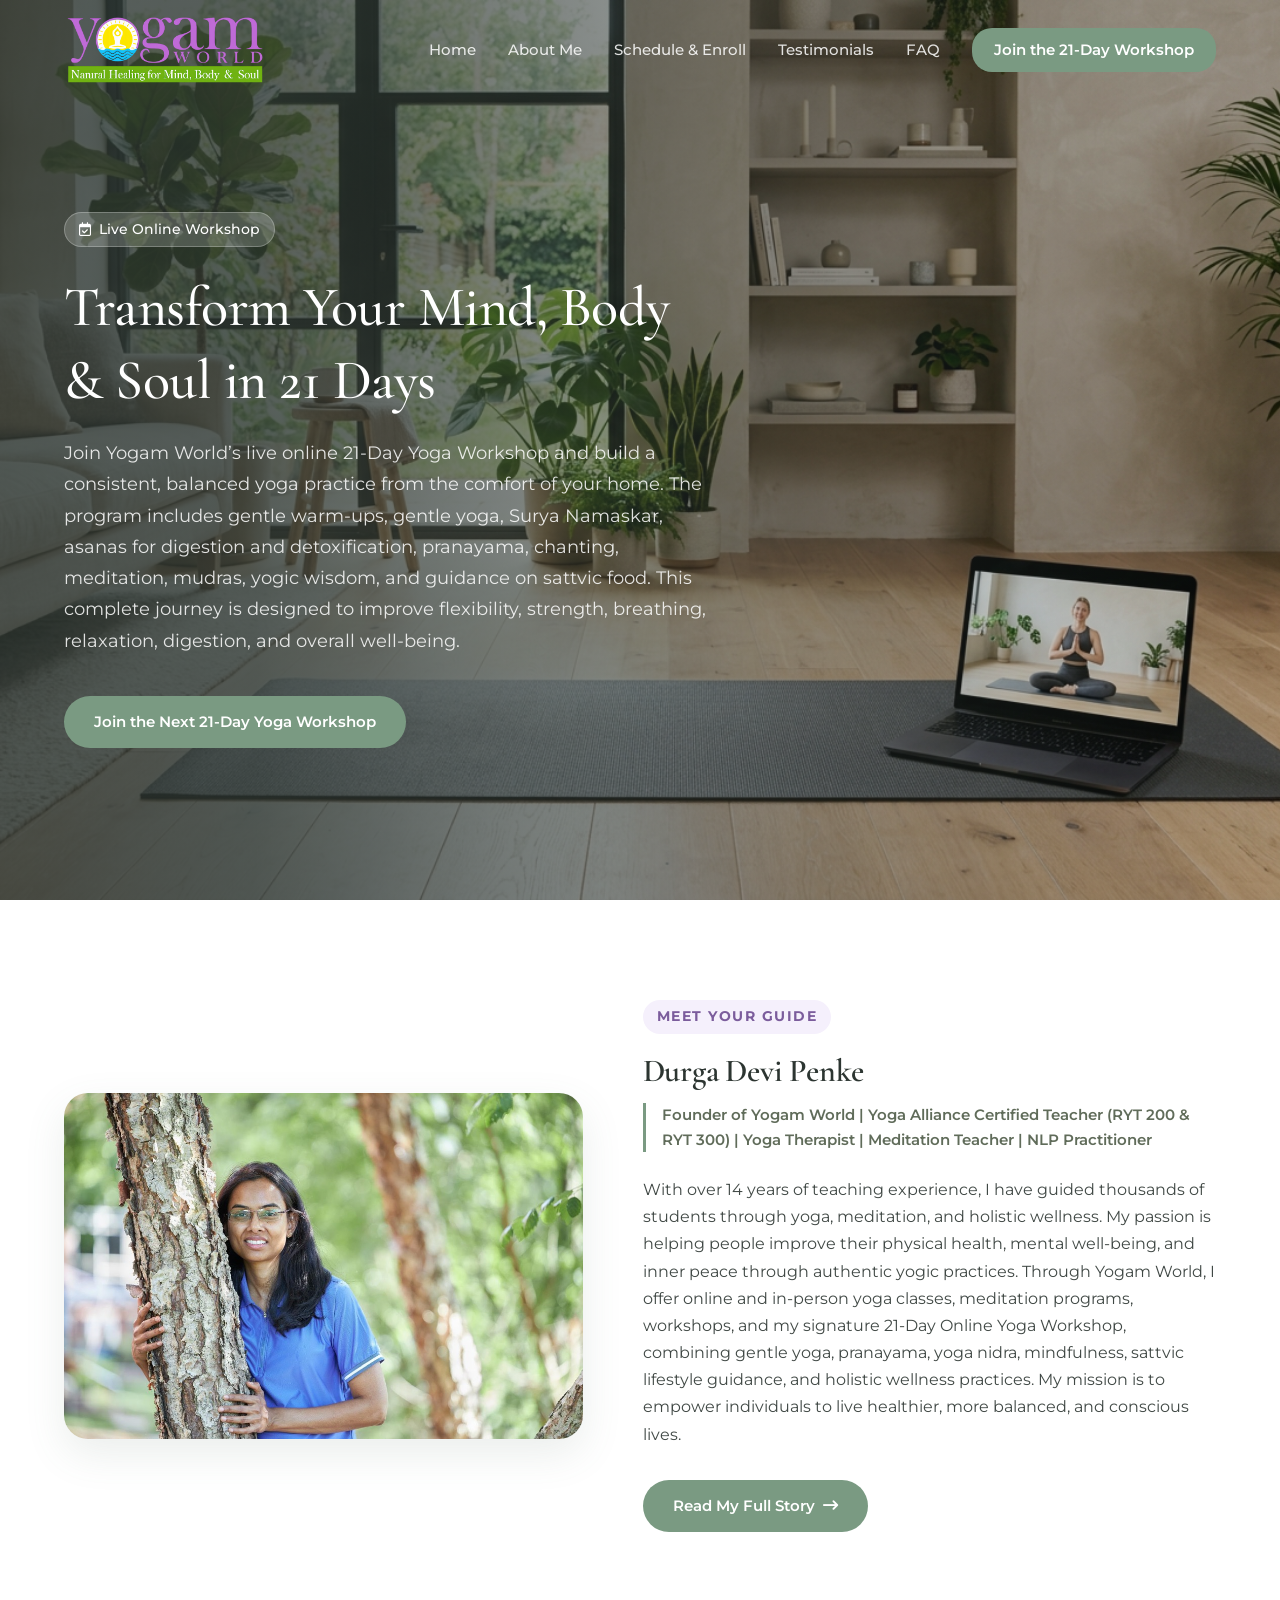
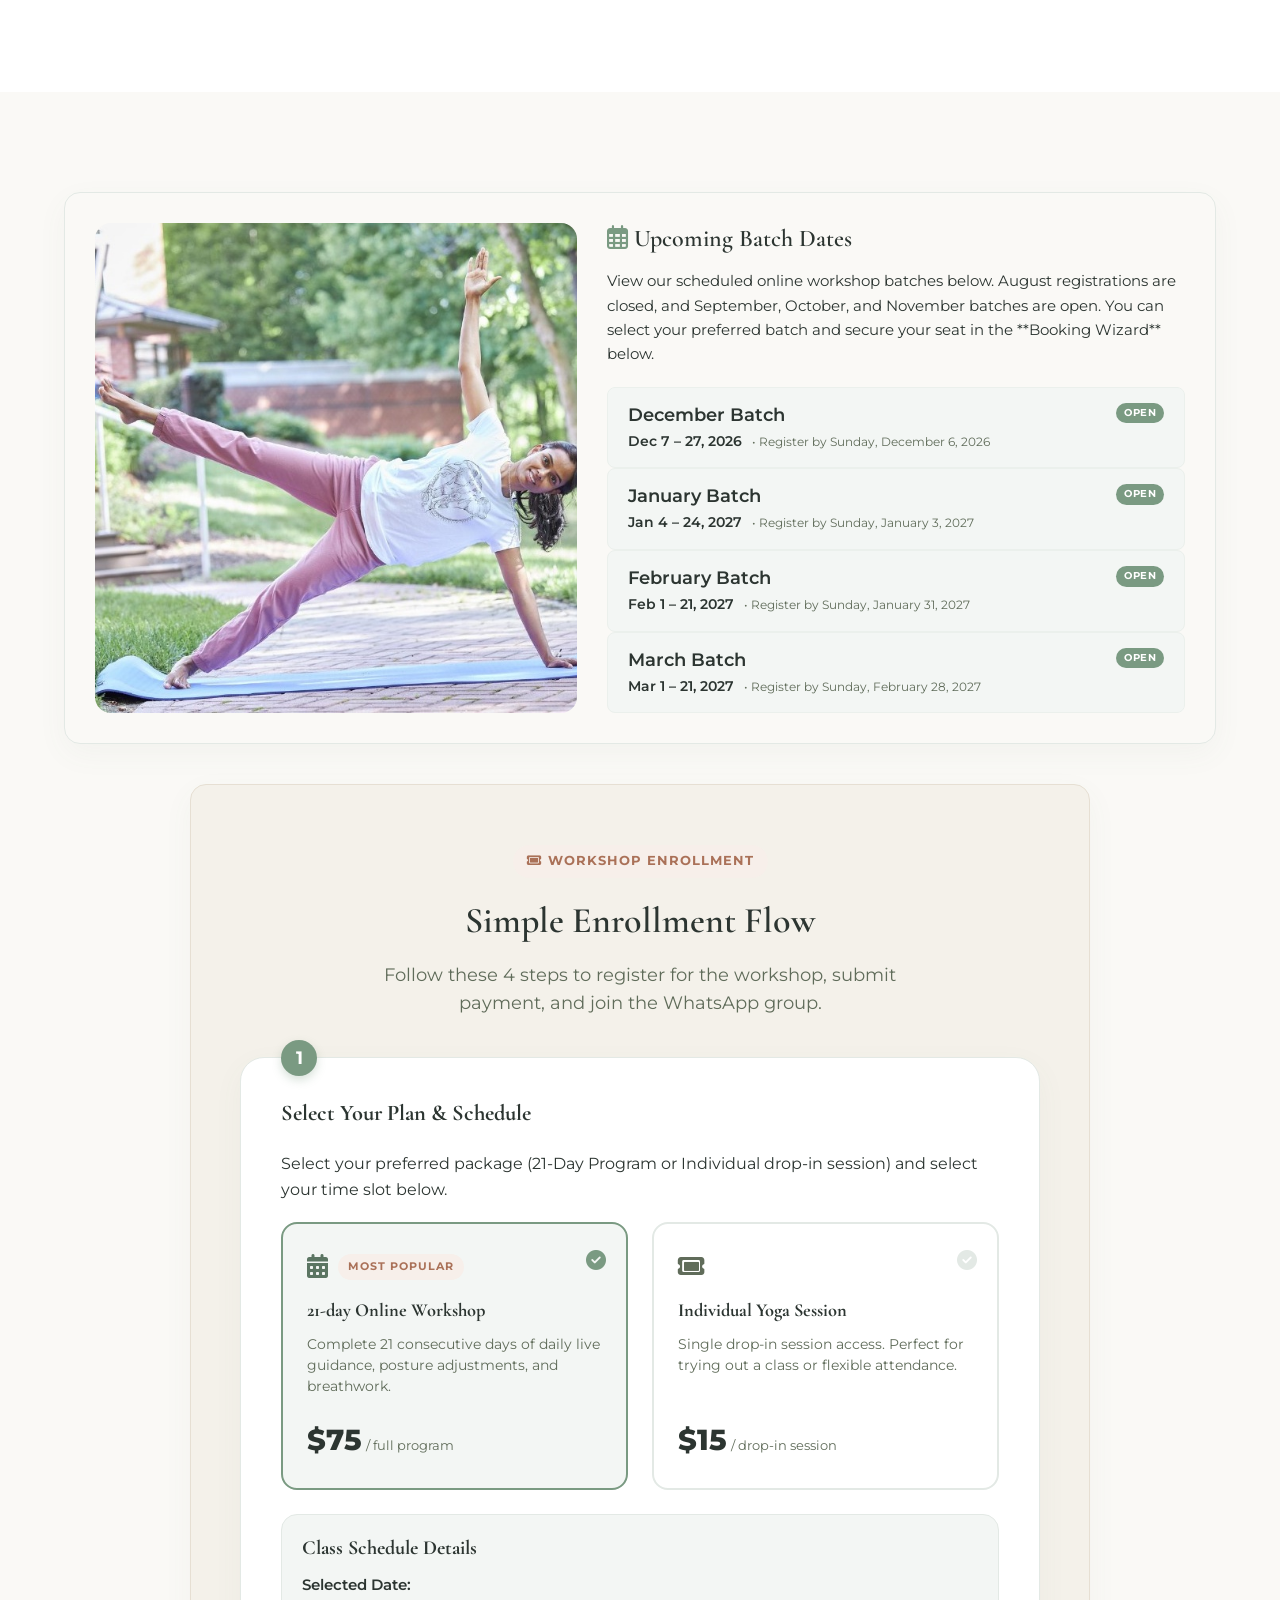
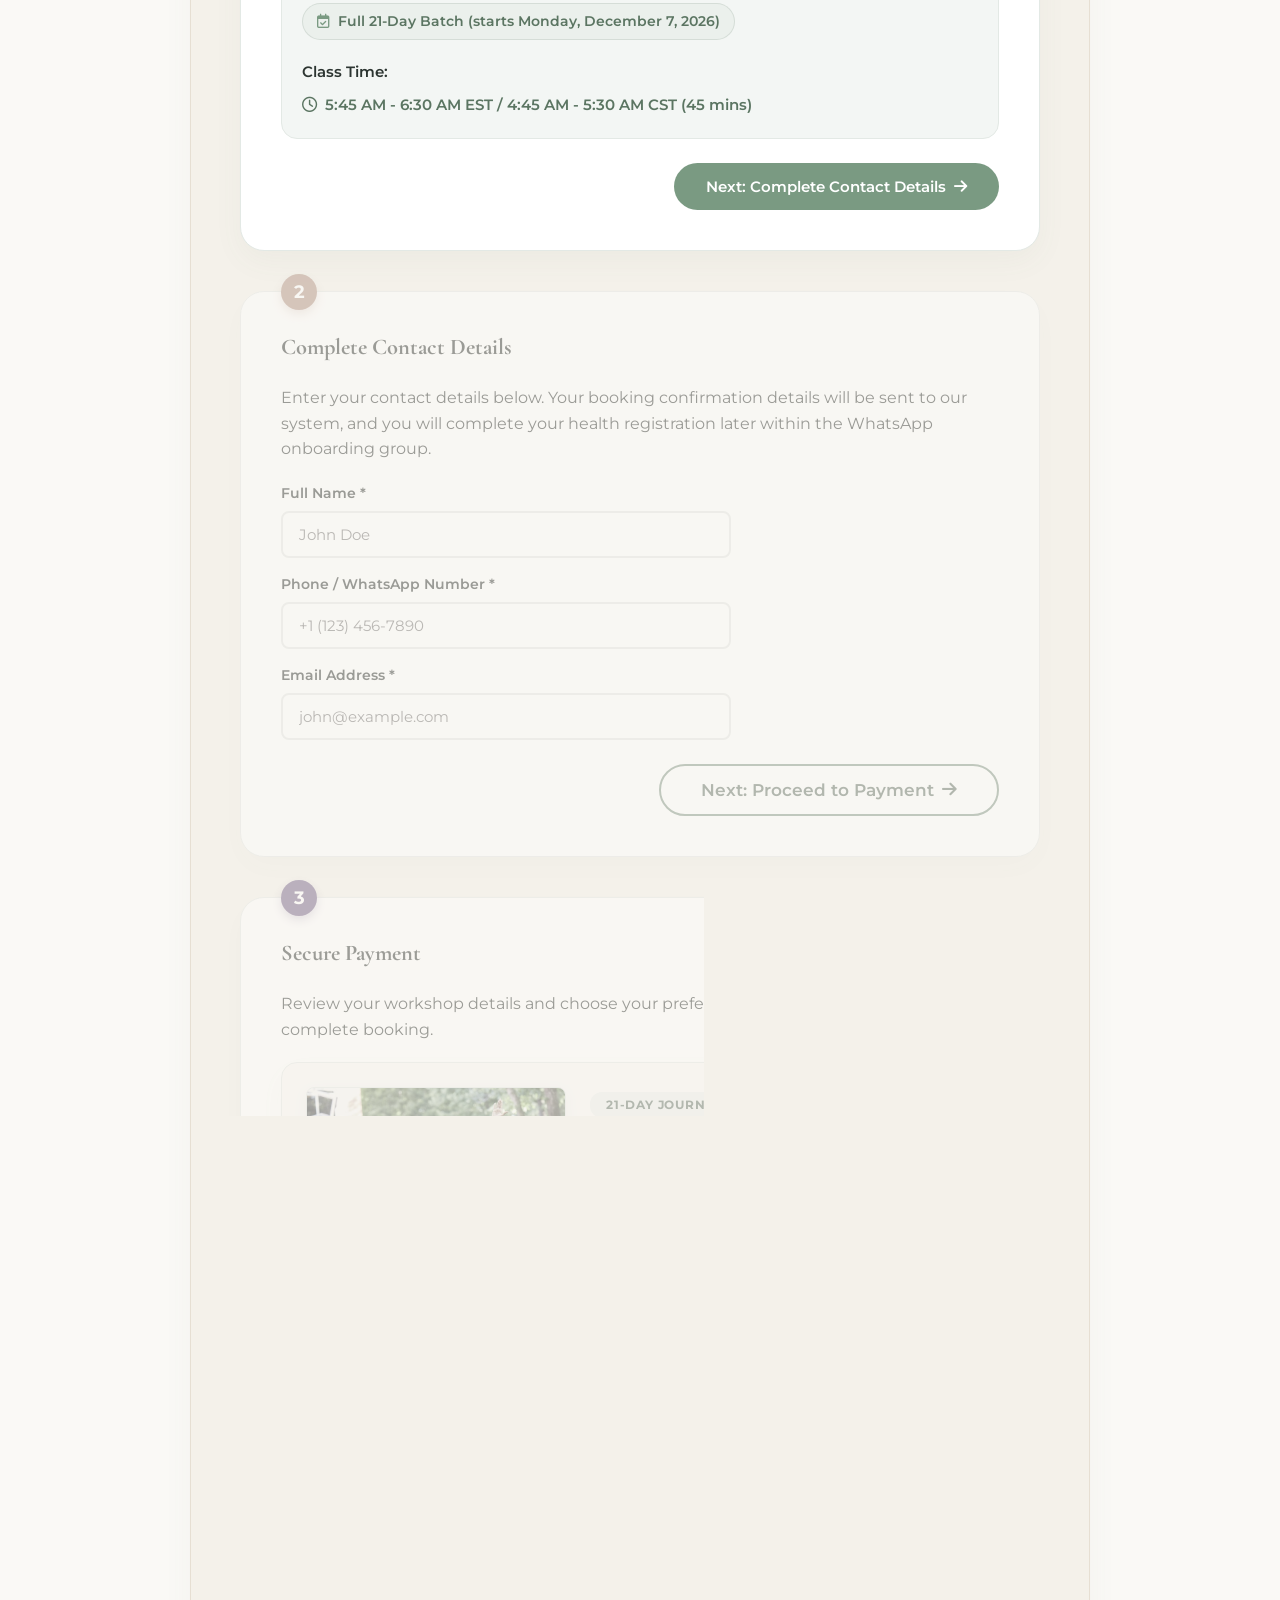
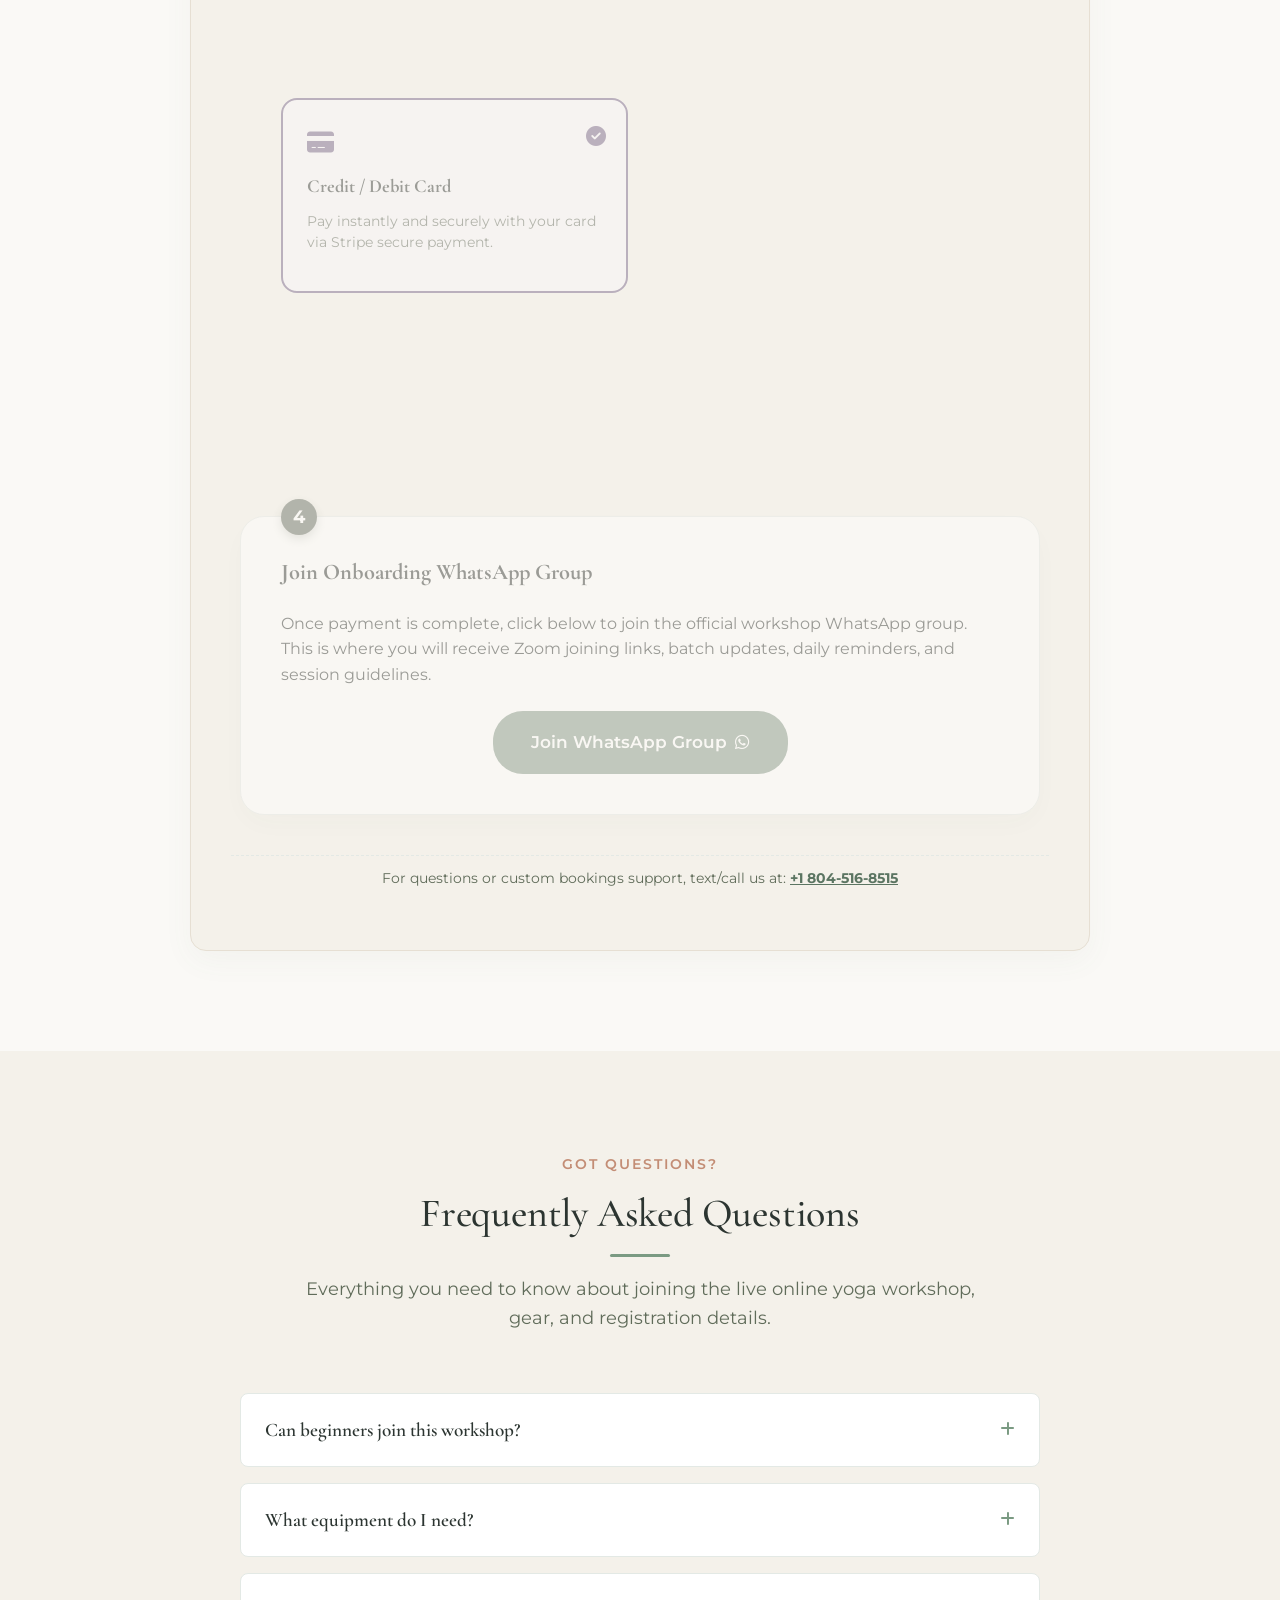
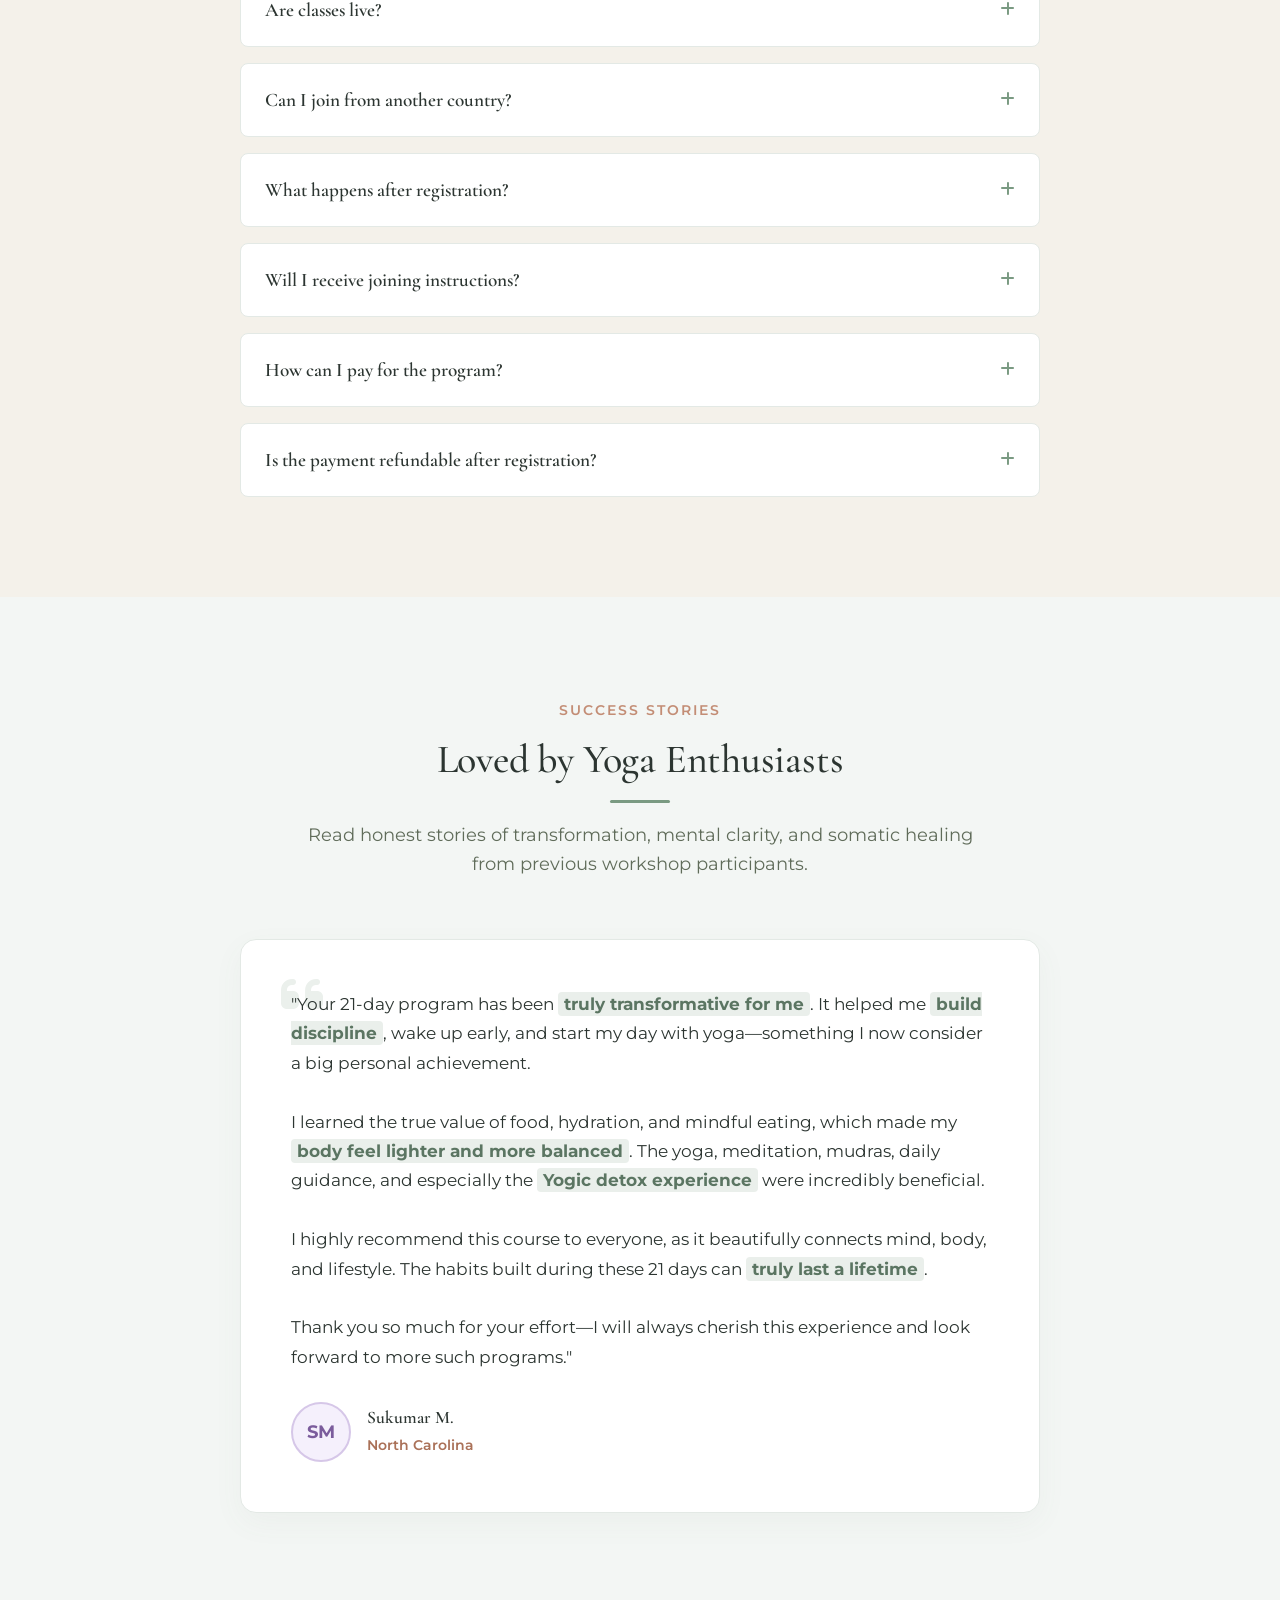
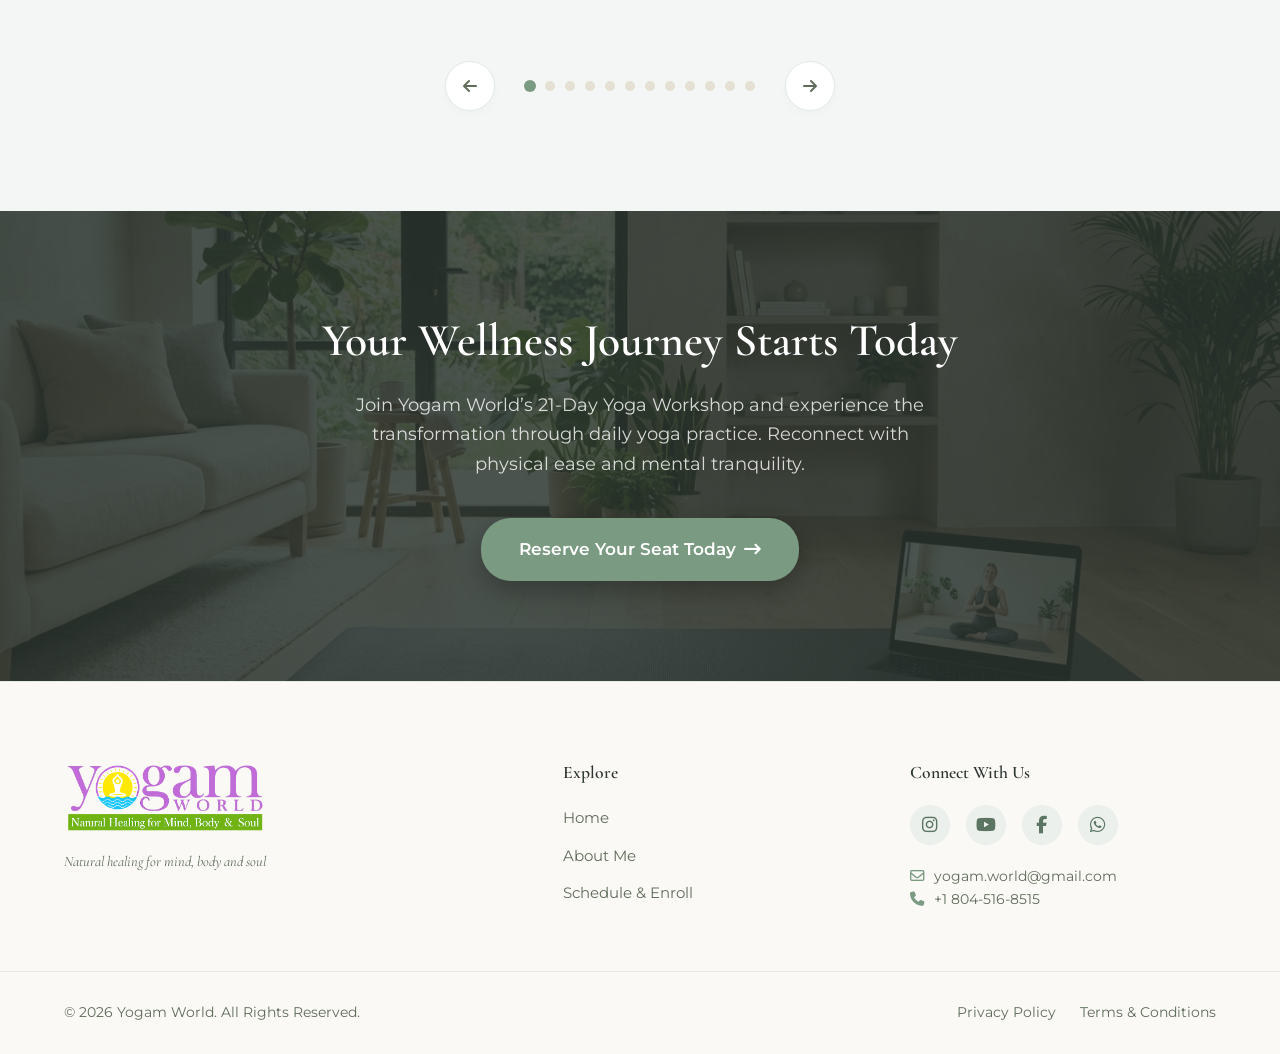
==== commit b9a68e32: "Update review card main title to 21-Day Online Yoga Workshop" ====
--- a/index.html
+++ b/index.html
@@ -293,7 +293,7 @@
                                         <div class="checkout-review-header">
                                             <div>
                                                 <span class="checkout-review-badge" id="review-card-badge"><i class="fa-solid fa-sparkles"></i> 21-Day Journey</span>
-                                                <h4 class="checkout-review-title" id="review-card-title">21-Day Journey</h4>
+                                                <h4 class="checkout-review-title" id="review-card-title">21-Day Online Yoga Workshop</h4>
                                                 <p class="checkout-review-subtitle" id="review-card-subtitle">
                                                     A Yogic Lifestyle Journey
                                                     <span class="sub-line2">Move, Breathe, Reflect, and Grow</span>
@@ -834,6 +834,6 @@
     </div>
 
     <!-- Core Script -->
-    <script src="main.js?v=25.0"></script>
+    <script src="main.js?v=26.0"></script>
 </body>
 </html>
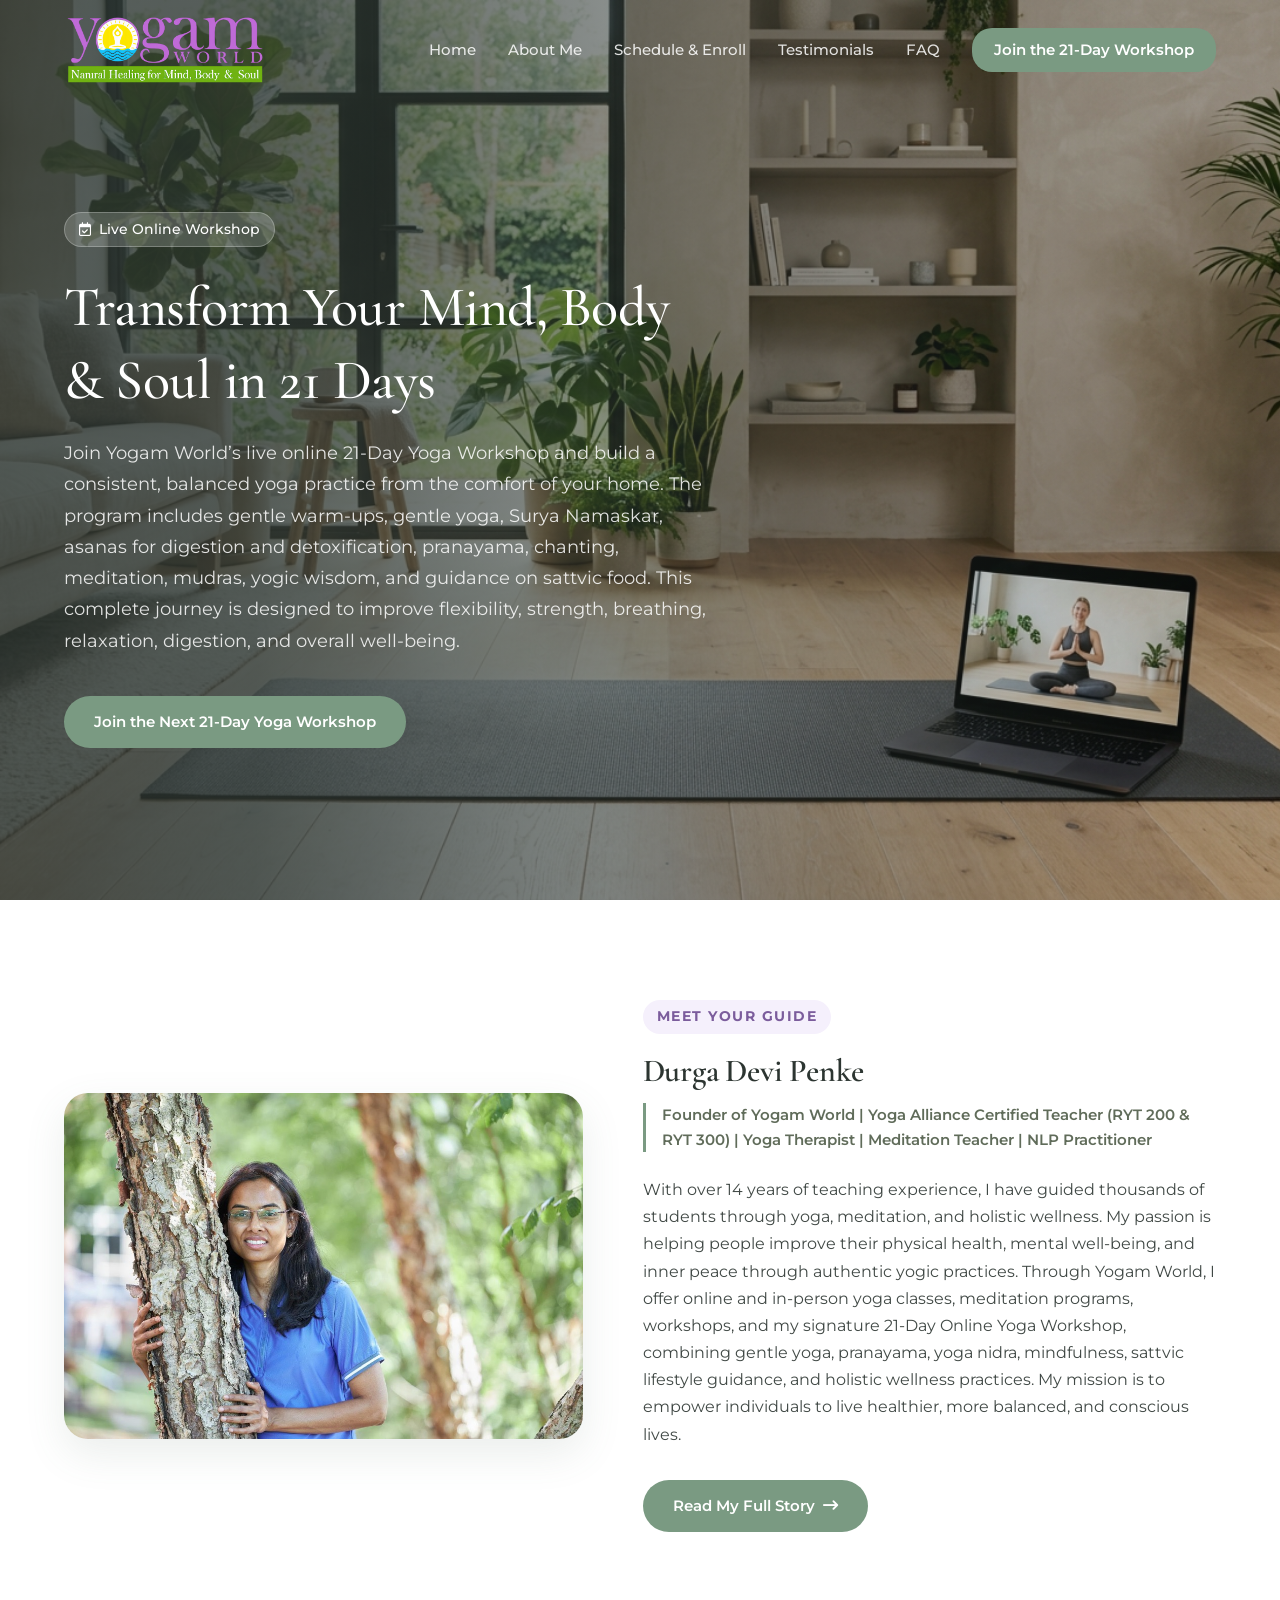
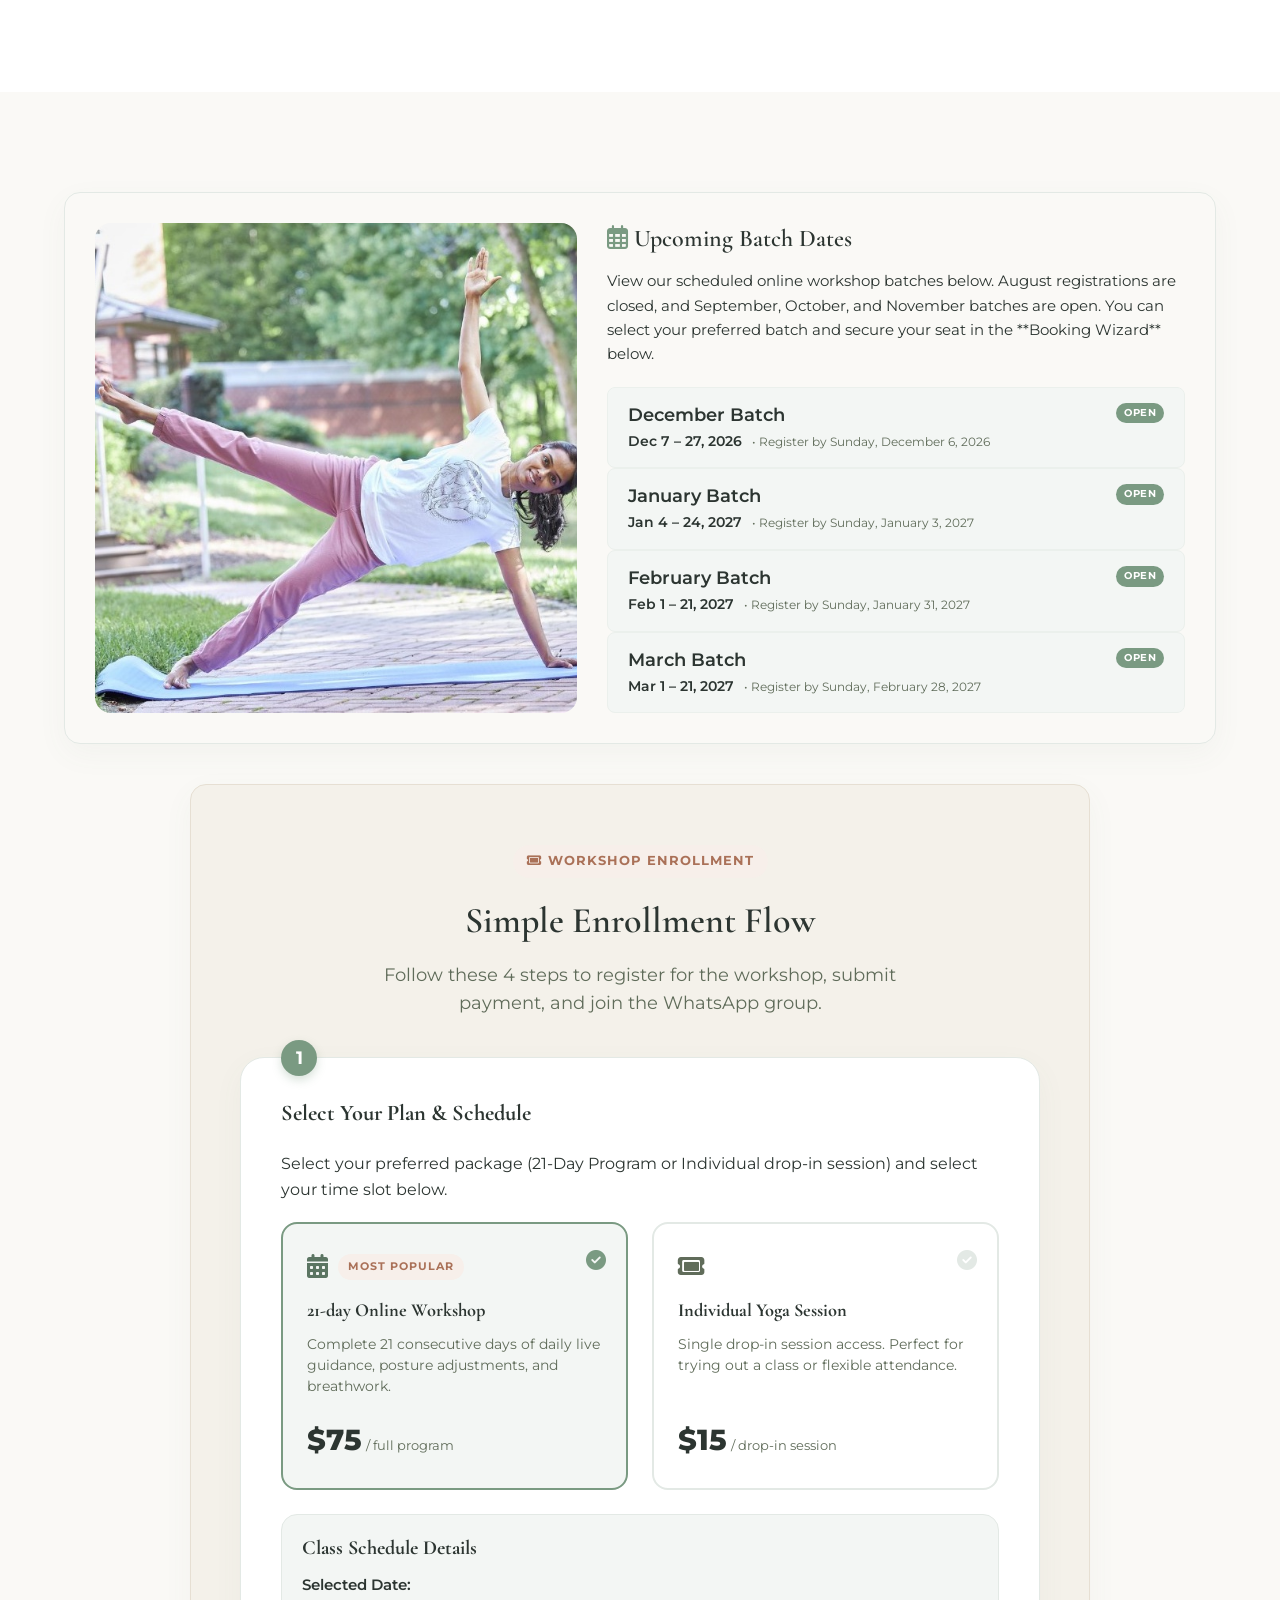
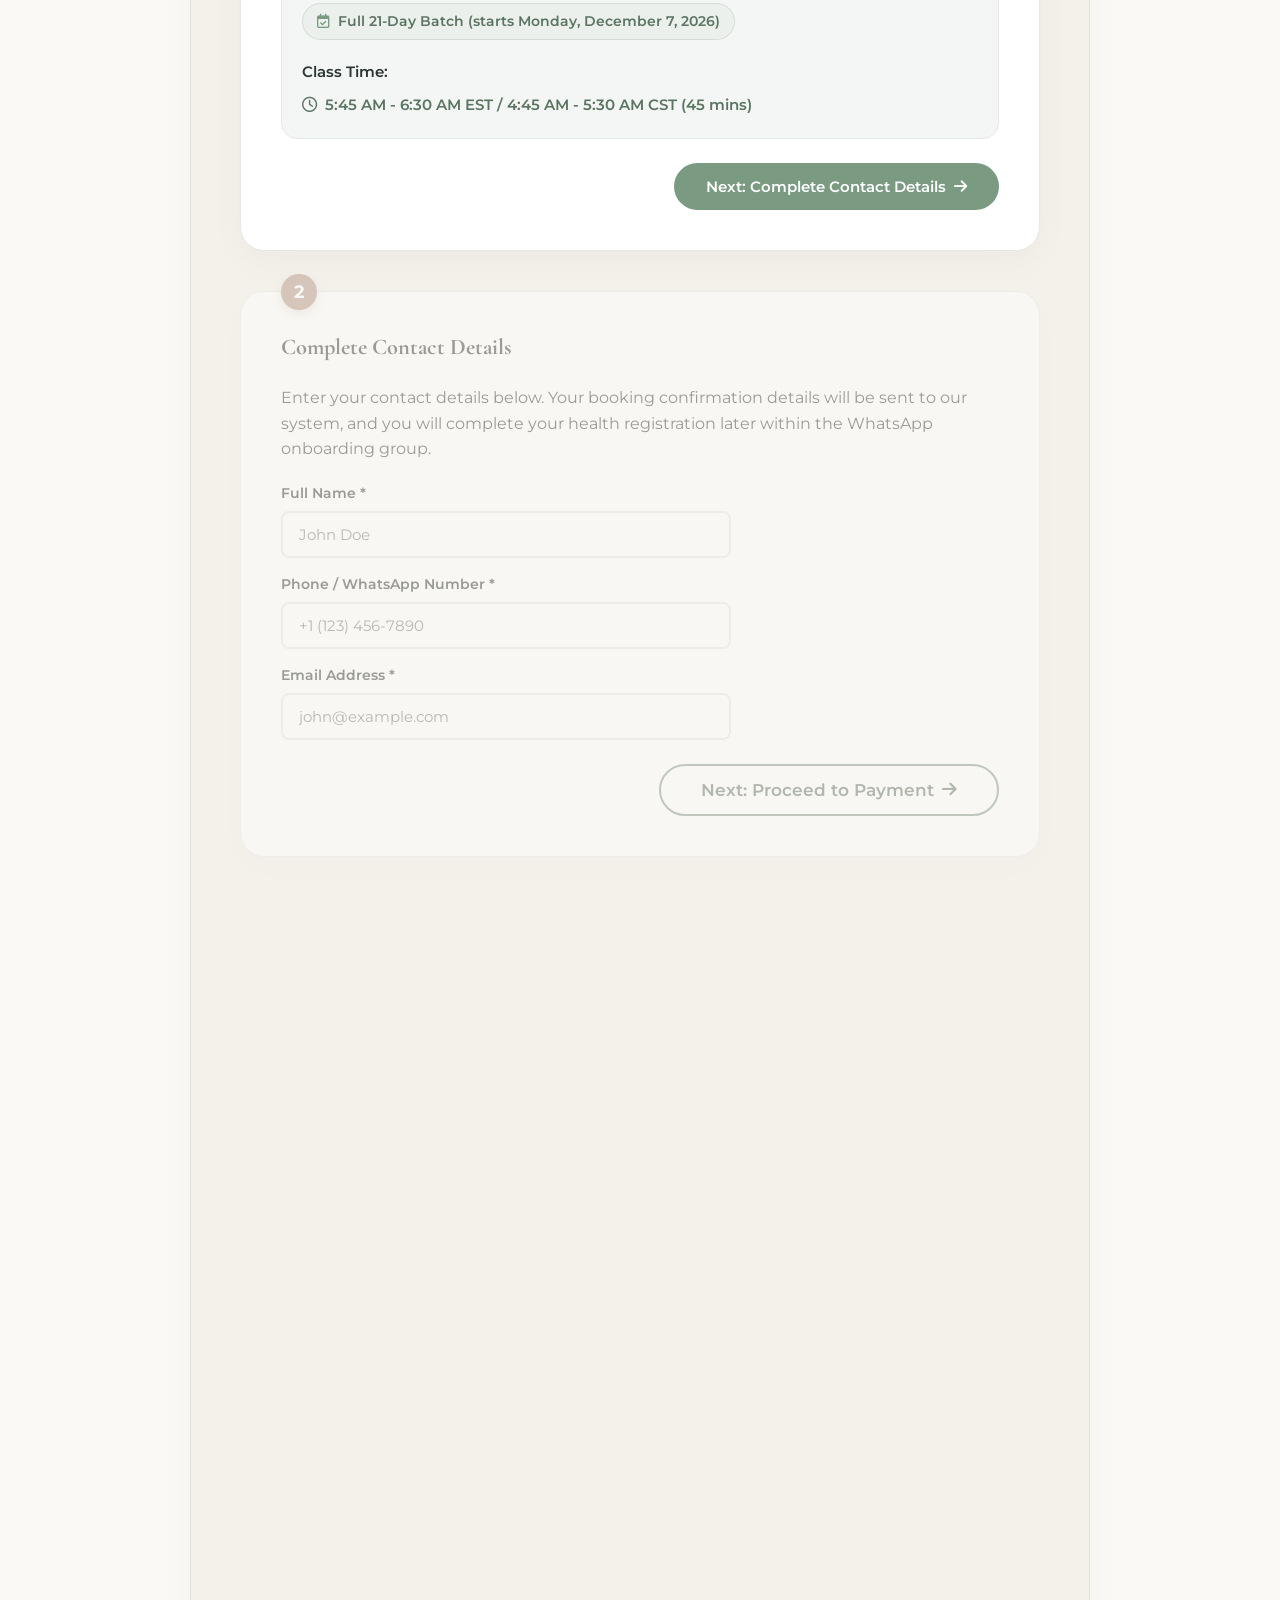
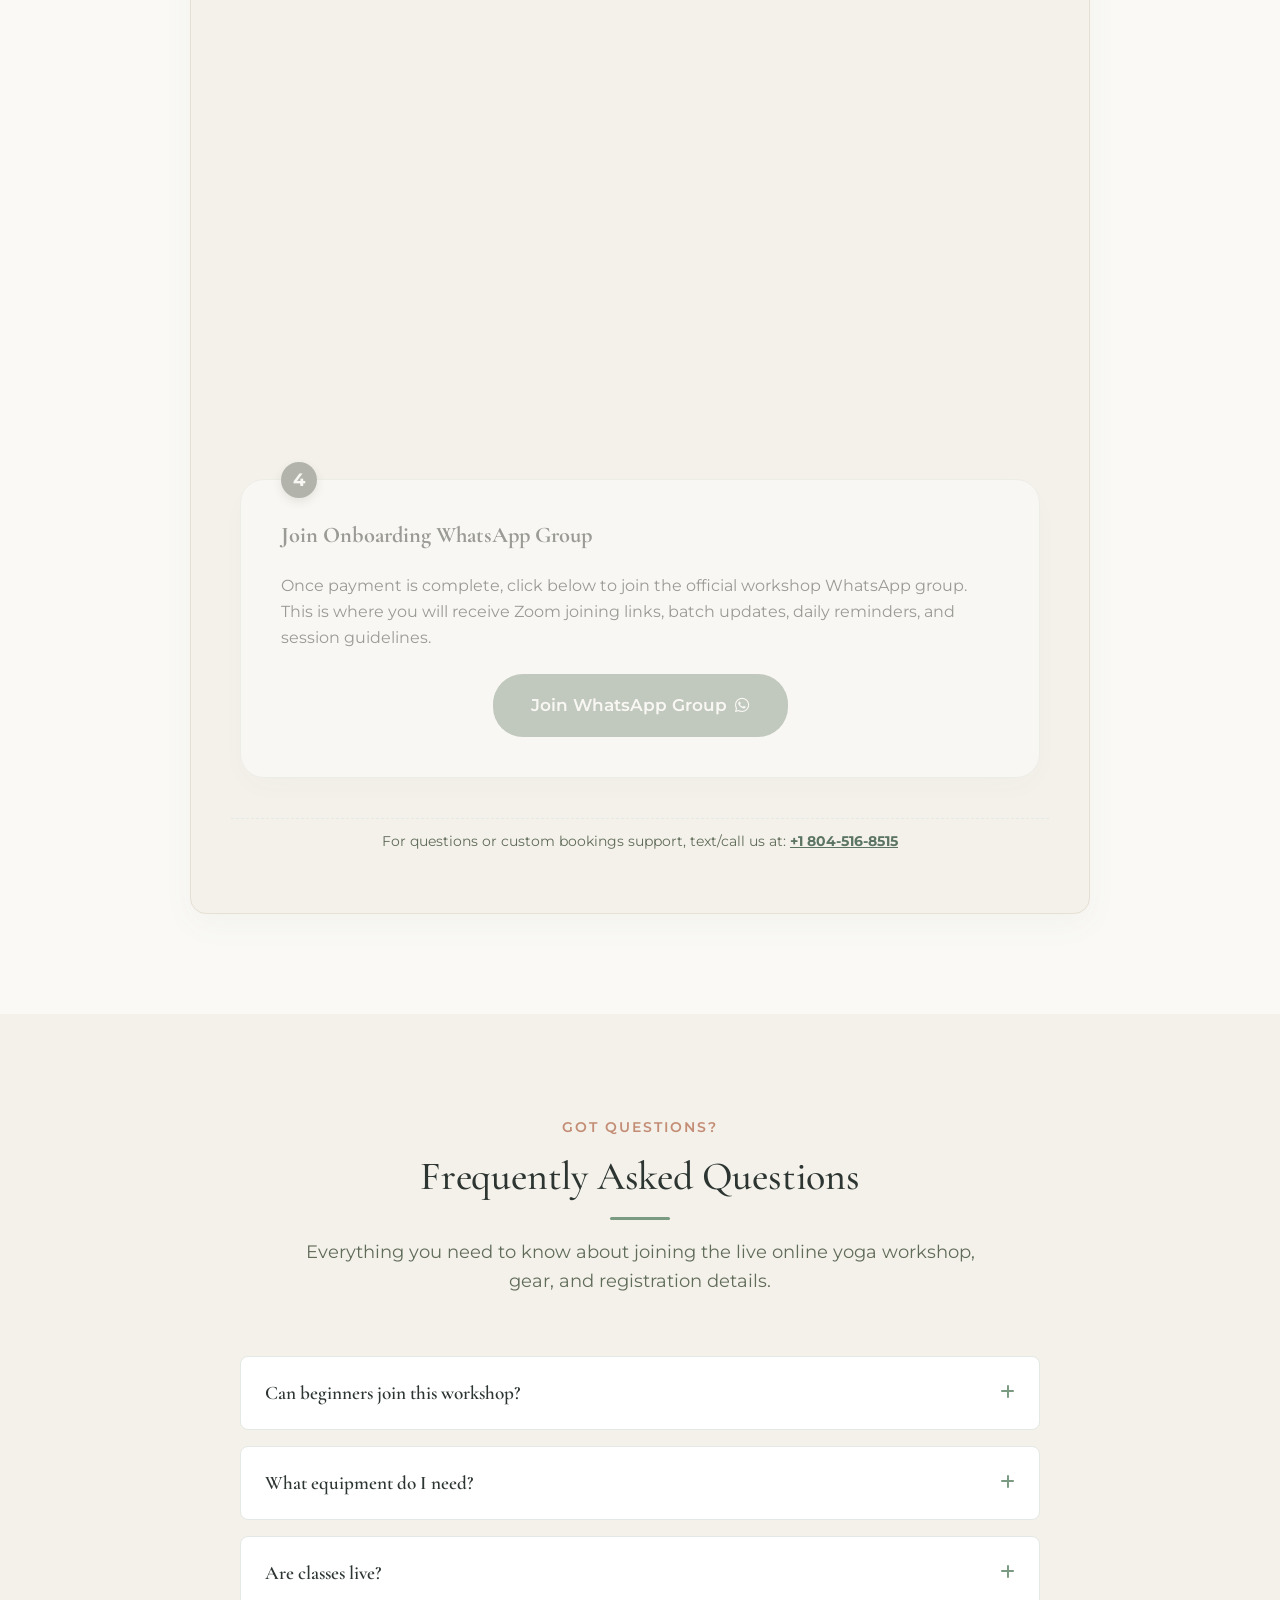
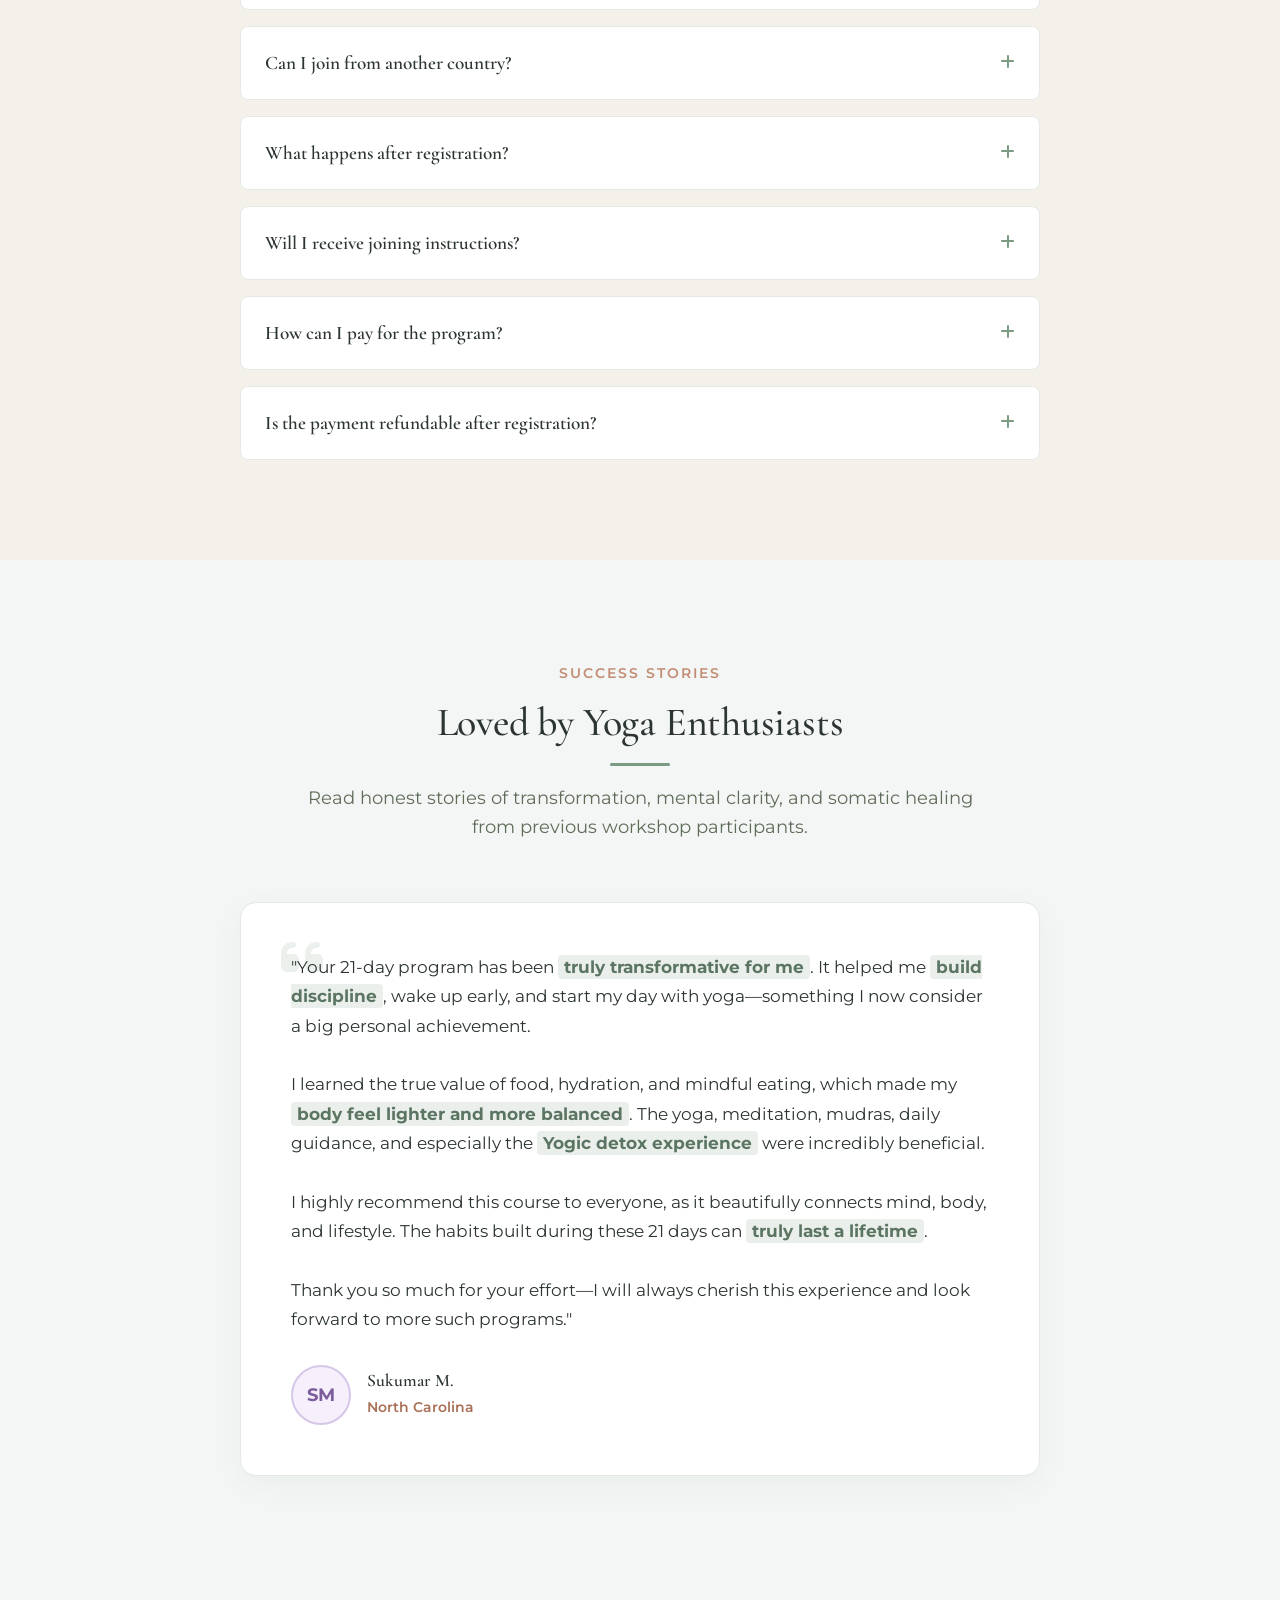
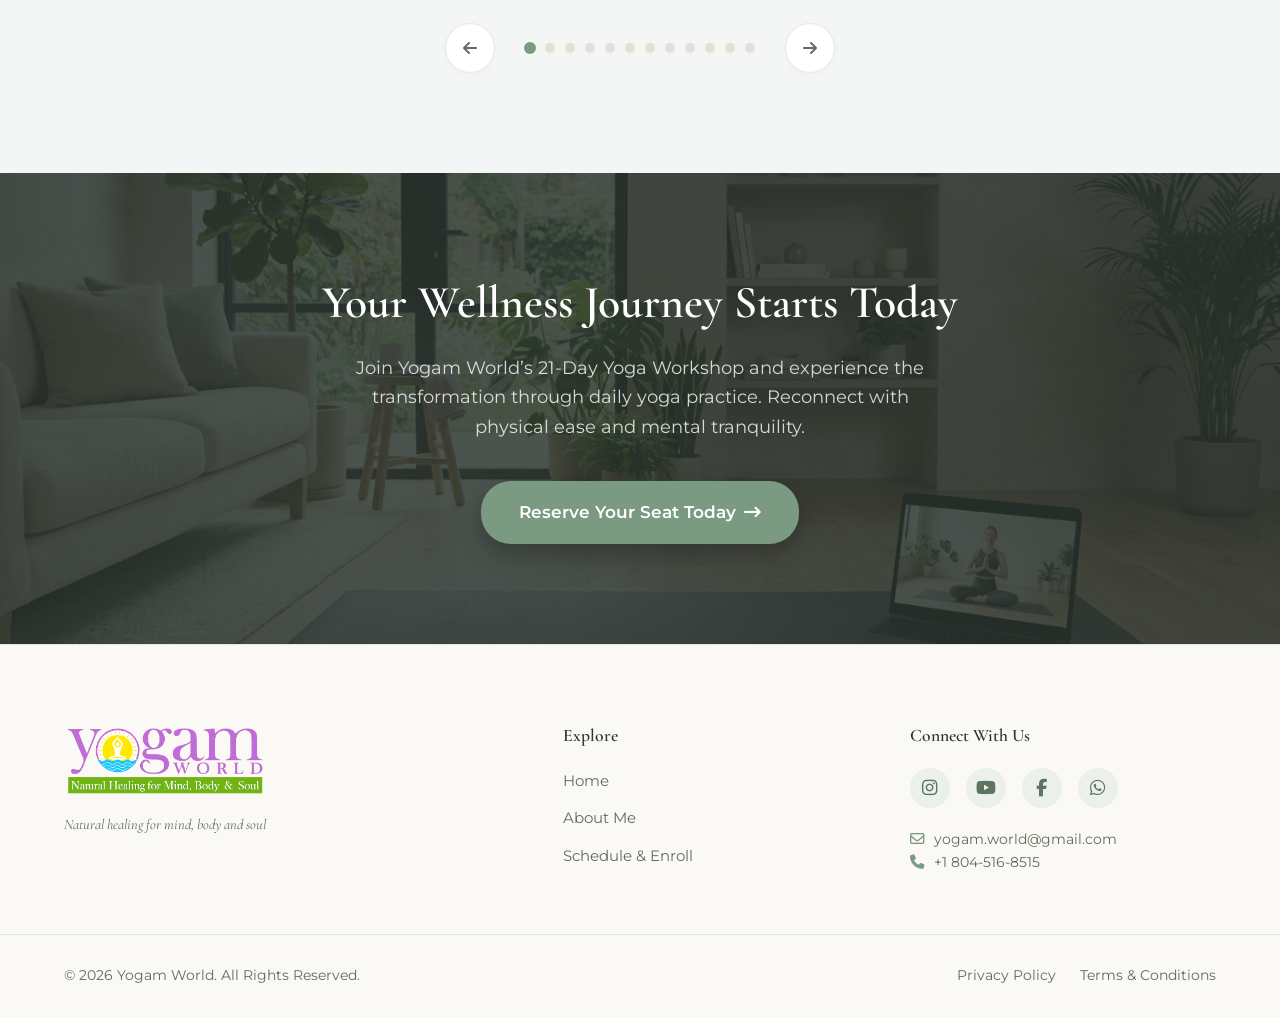
==== commit 40065653: "Remove 21-Day Journey badge from review card header" ====
--- a/index.html
+++ b/index.html
@@ -292,7 +292,6 @@
                                     <div class="checkout-review-info">
                                         <div class="checkout-review-header">
                                             <div>
-                                                <span class="checkout-review-badge" id="review-card-badge"><i class="fa-solid fa-sparkles"></i> 21-Day Journey</span>
                                                 <h4 class="checkout-review-title" id="review-card-title">21-Day Online Yoga Workshop</h4>
                                                 <p class="checkout-review-subtitle" id="review-card-subtitle">
                                                     A Yogic Lifestyle Journey
@@ -834,6 +833,6 @@
     </div>
 
     <!-- Core Script -->
-    <script src="main.js?v=26.0"></script>
+    <script src="main.js?v=27.0"></script>
 </body>
 </html>
